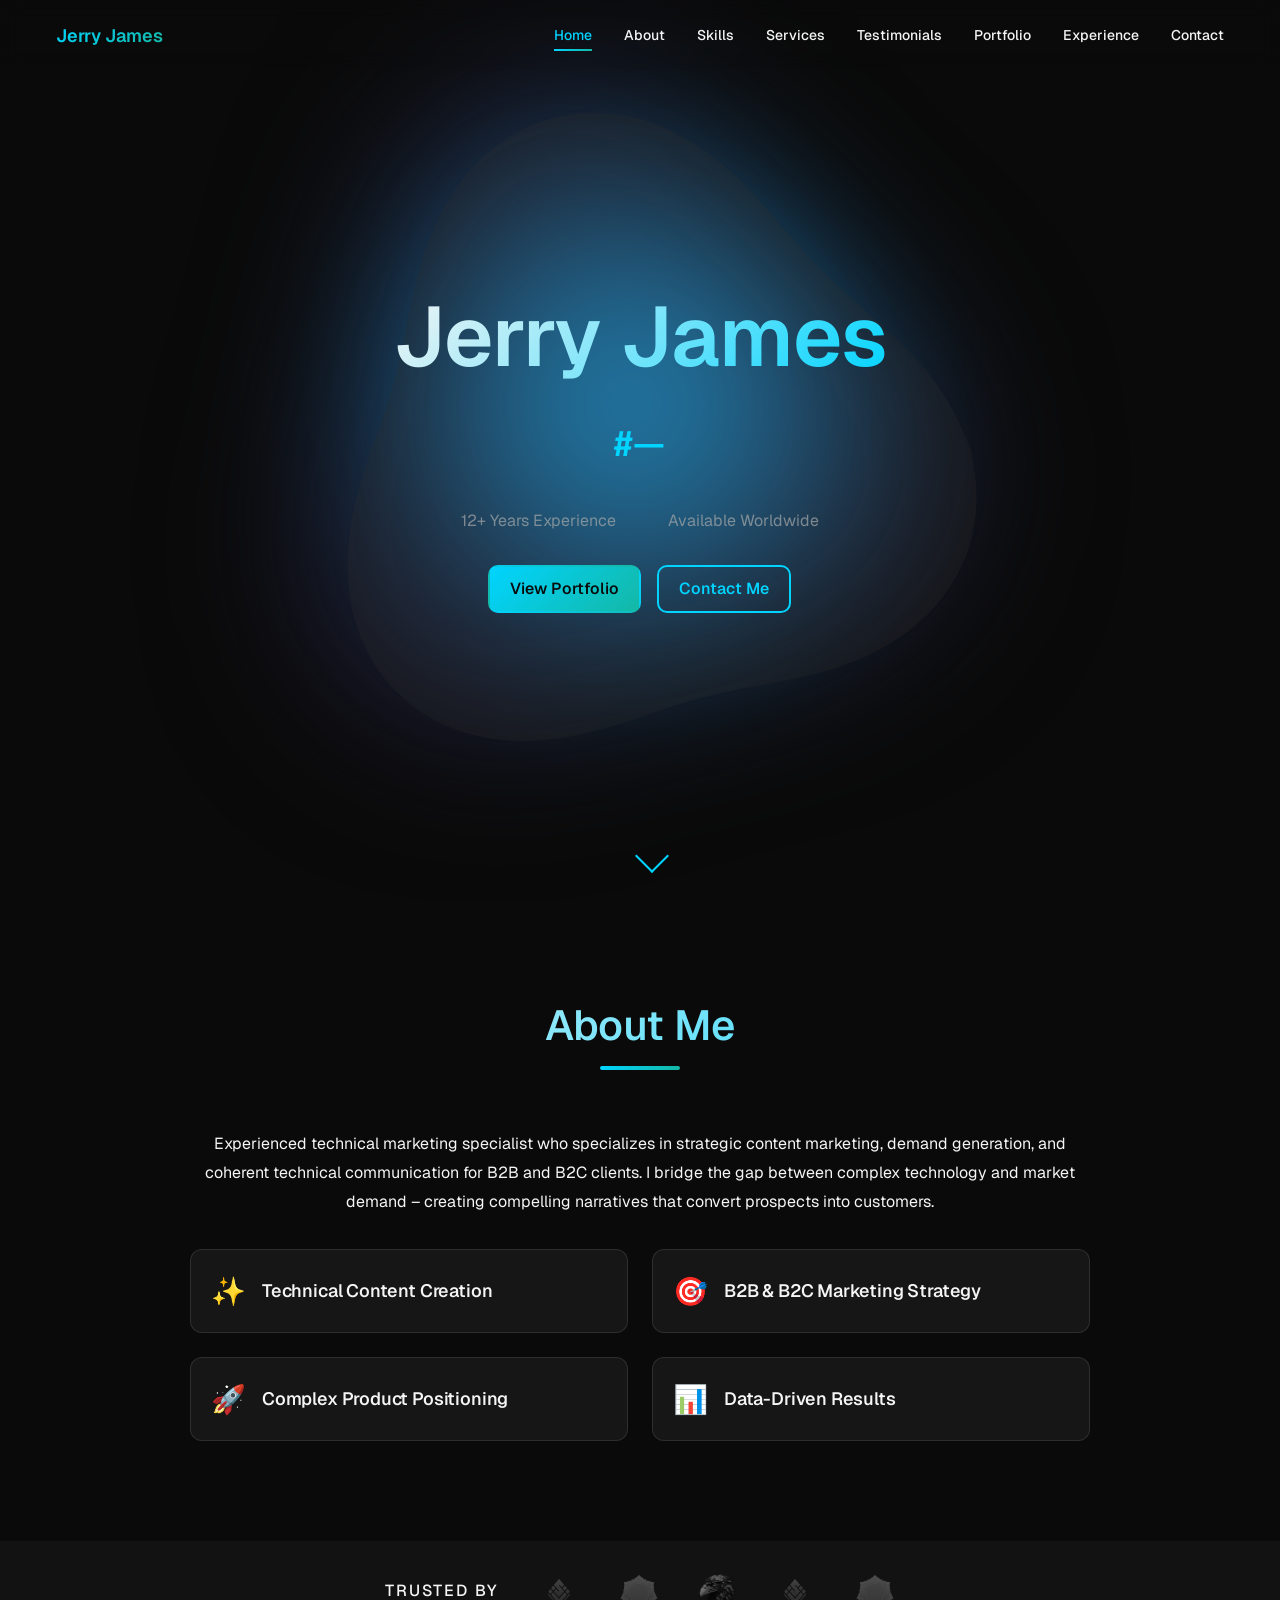
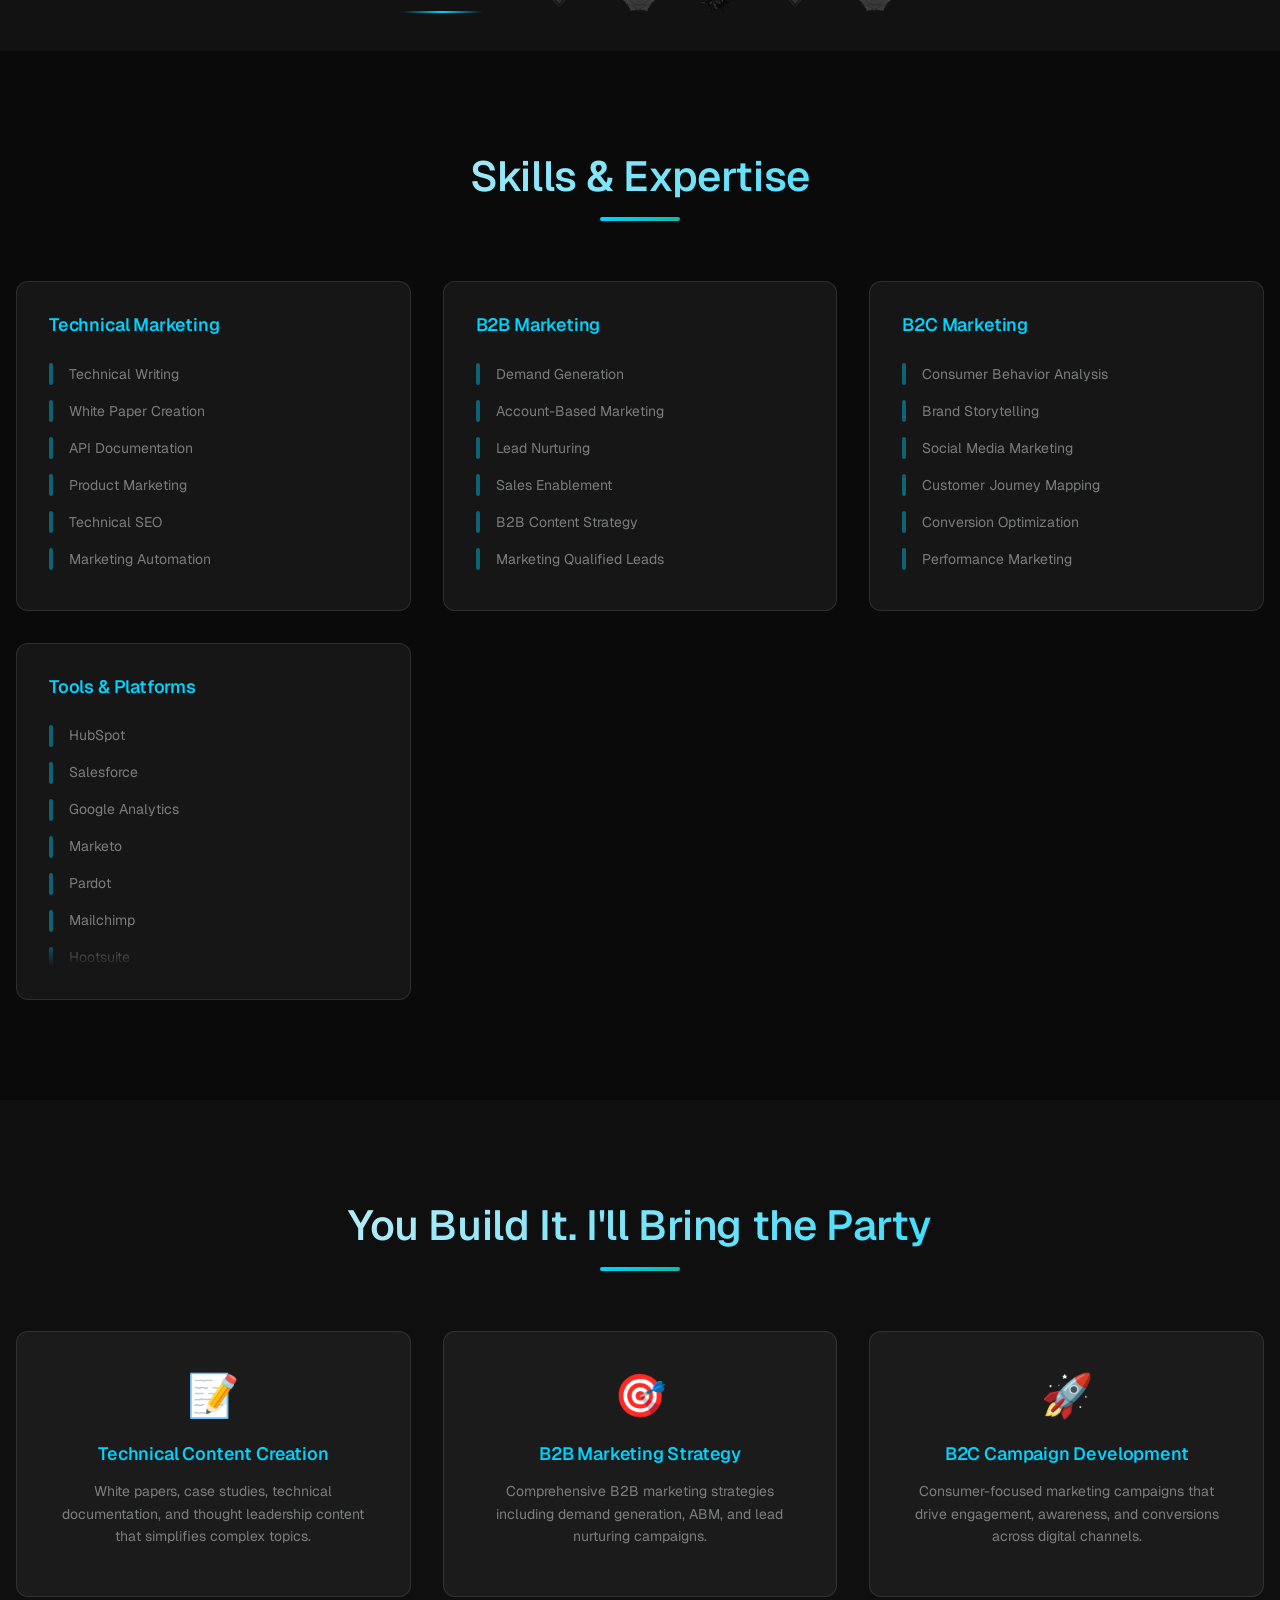
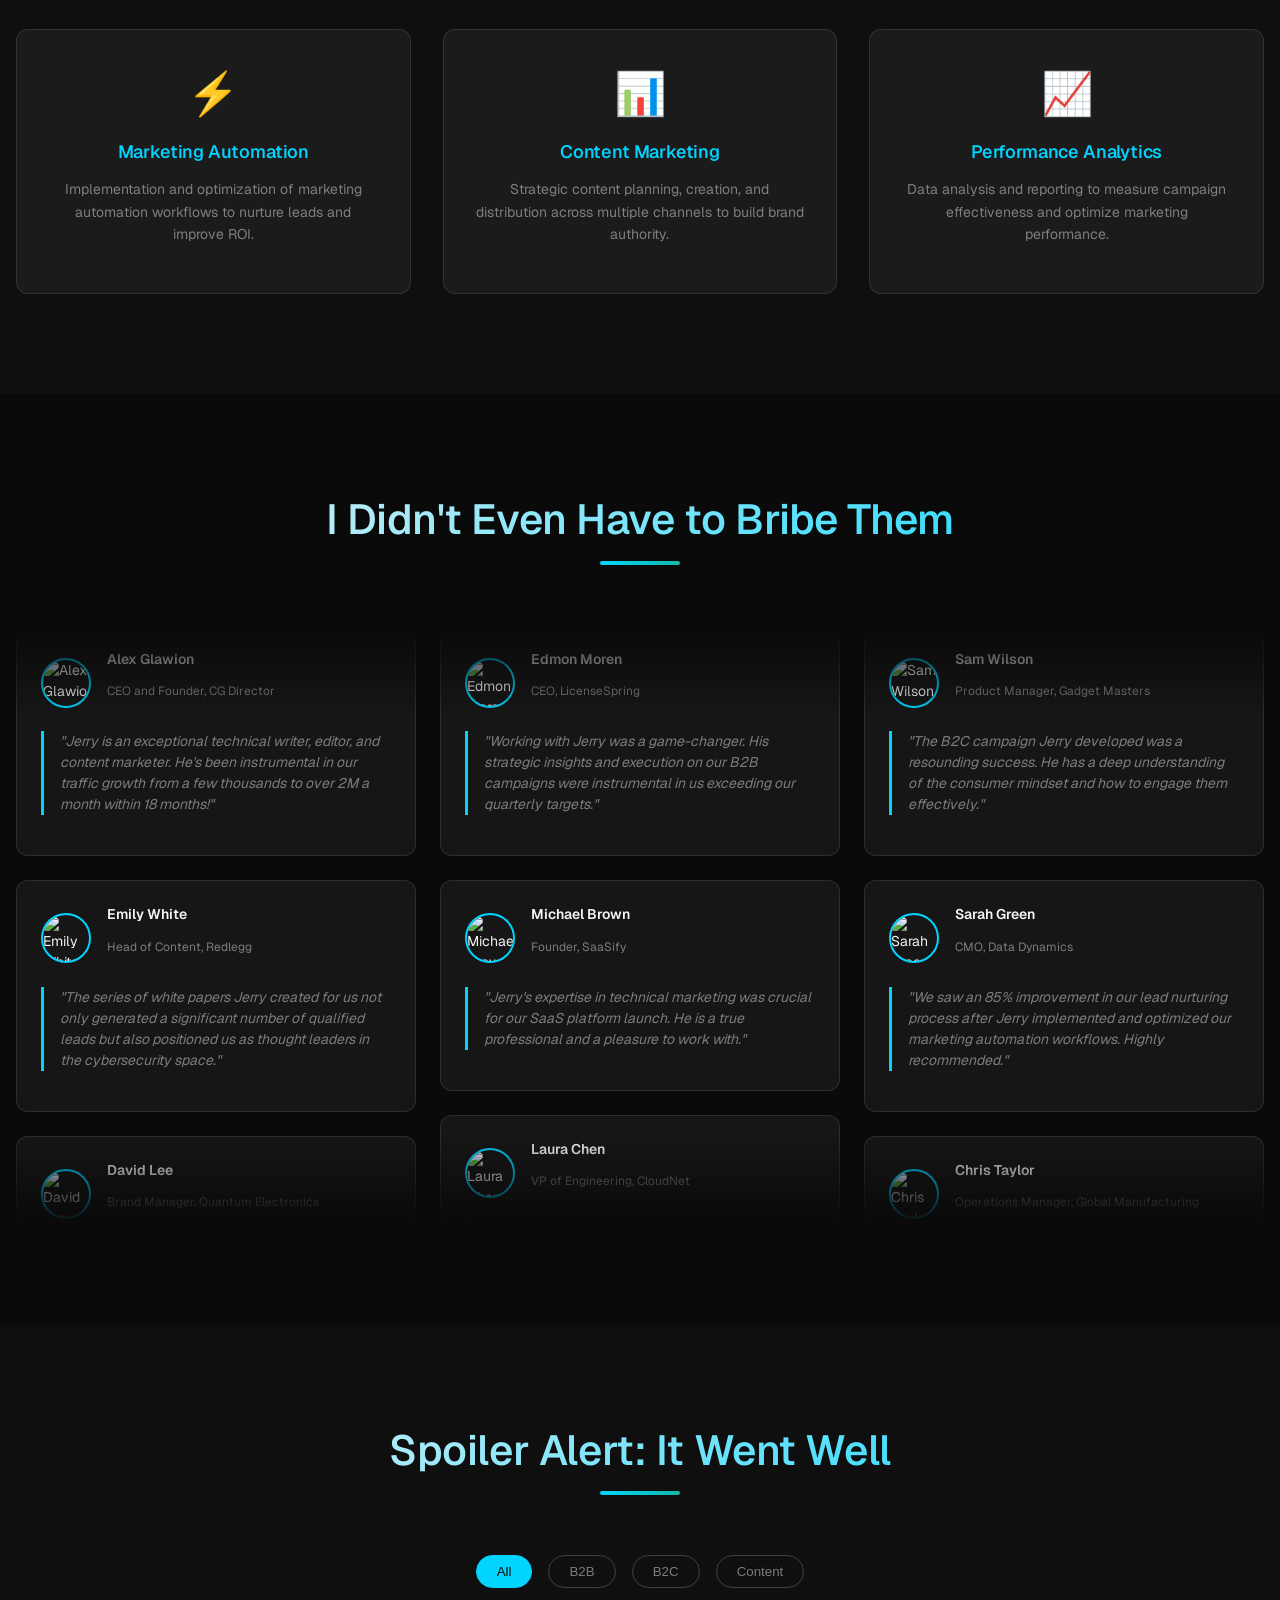
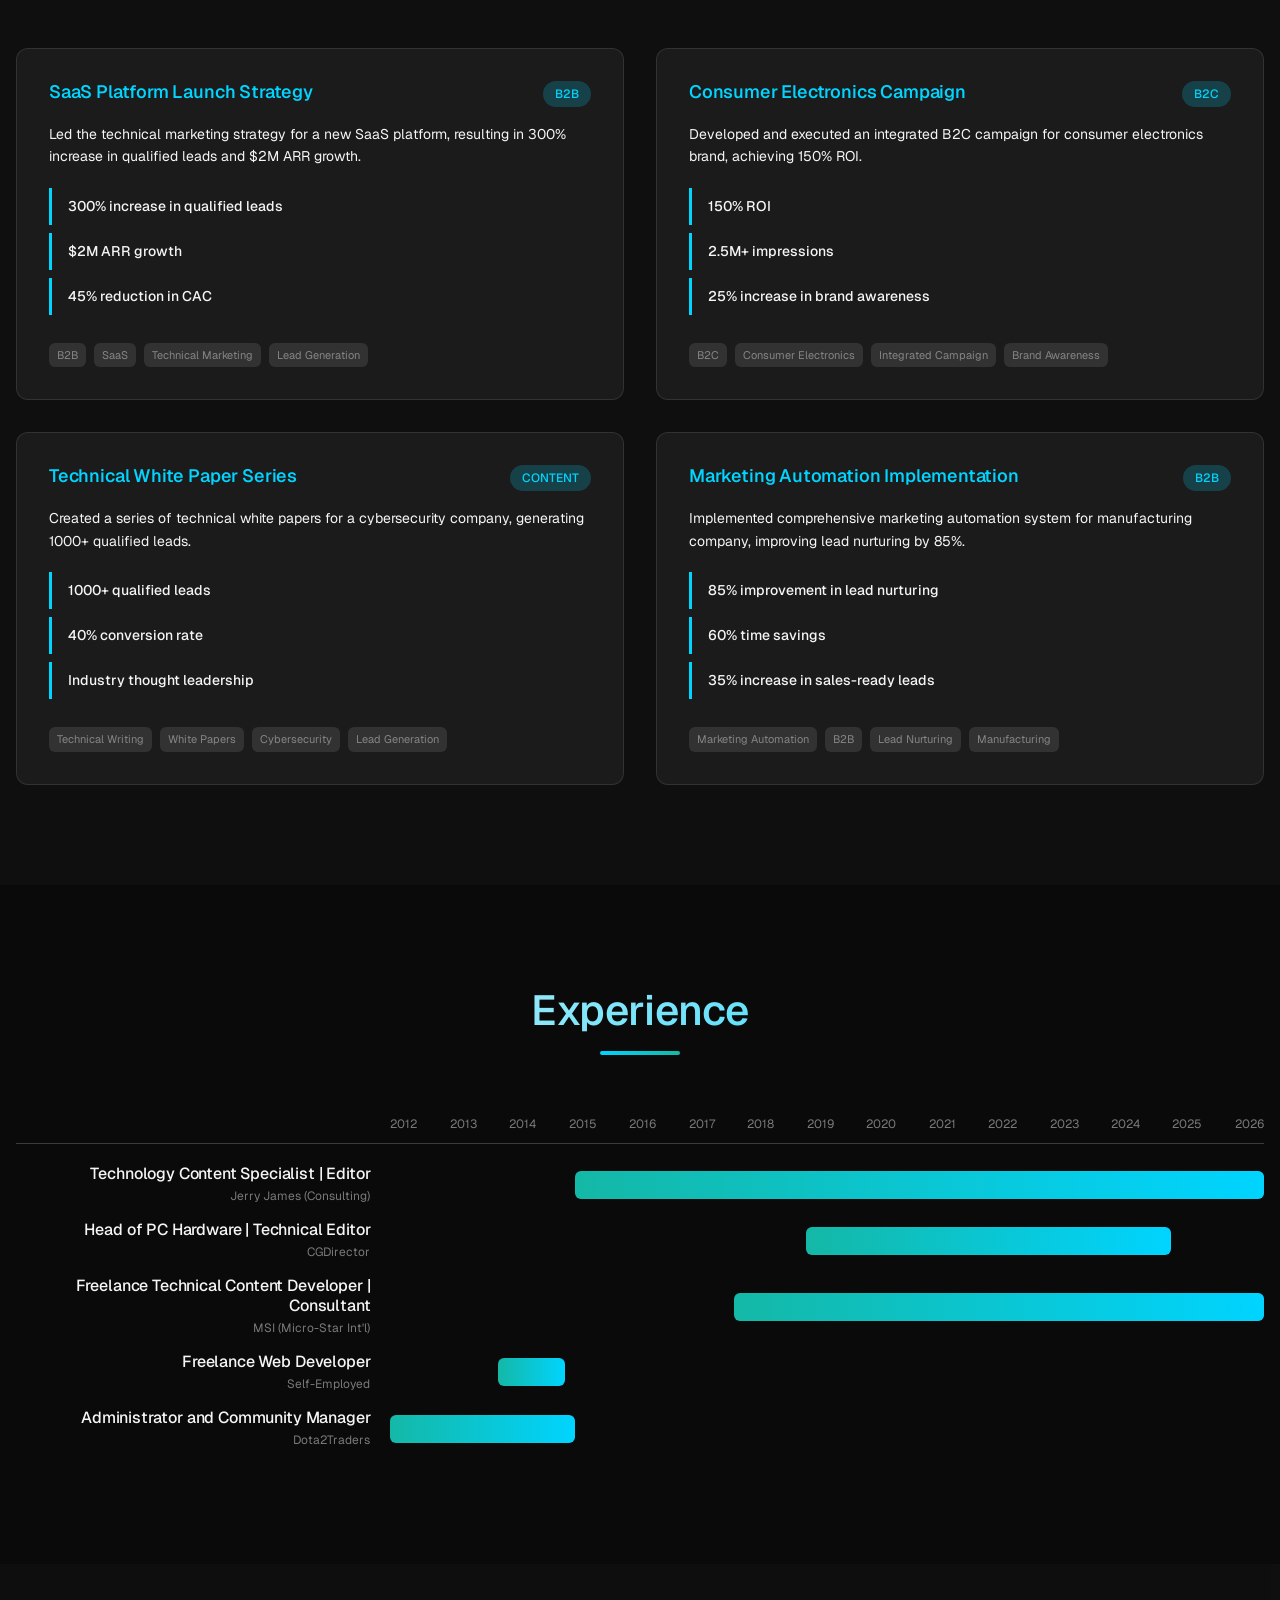
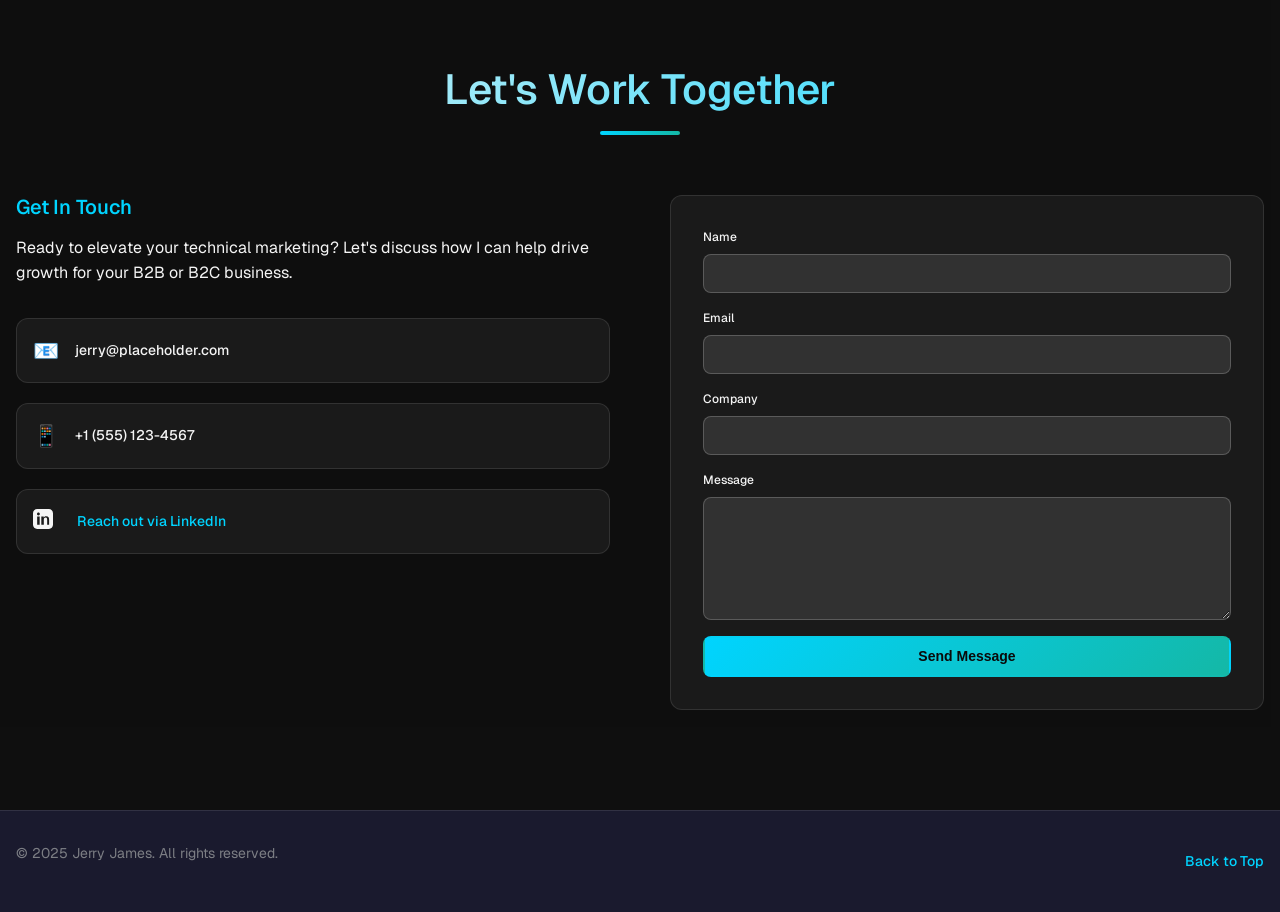
==== index.html @ 5242ea87 "Updated Hero section with a gradient blob" ====
<!DOCTYPE html>
<html lang="en" data-color-scheme="dark">
<head>
    <meta charset="UTF-8">
    <meta name="viewport" content="width=device-width, initial-scale=1.0">
    <title>Jerry James - Technical Marketing Specialist</title>
    <link rel="preconnect" href="https://fonts.googleapis.com">
    <link rel="preconnect" href="https://fonts.gstatic.com" crossorigin>
    <link href="https://fonts.googleapis.com/css2?family=Geist:wght@100..900&display=swap" rel="stylesheet">
    <link rel="stylesheet" href="style.css">
</head>
<body>
    <!-- Loading Screen -->
    <div id="loading-screen" class="loading-screen">
        <div class="loading-animation">
            <div class="loading-dot"></div>
            <div class="loading-dot"></div>
            <div class="loading-dot"></div>
        </div>
    </div>

    <!-- Navigation -->
    <nav class="navbar" id="navbar">
        <div class="nav-container">
            <div class="nav-brand">Jerry James</div>
            <div class="nav-menu" id="nav-menu">
                <a href="#hero" class="nav-link active">Home</a>
                <a href="#about" class="nav-link">About</a>
                <a href="#skills" class="nav-link">Skills</a>
                <a href="#services" class="nav-link">Services</a>
                <a href="#testimonials" class="nav-link">Testimonials</a>
                <a href="#portfolio" class="nav-link">Portfolio</a>
                <a href="#experience" class="nav-link">Experience</a>
                <a href="#contact" class="nav-link">Contact</a>
            </div>
            <div class="hamburger" id="hamburger">
                <span></span>
                <span></span>
                <span></span>
            </div>
        </div>
    </nav>

    <!-- Hero Section -->
    <section id="hero" class="hero">
        <div class="hero-background">

        </div>
        <svg id="hero-blob-svg" class="hero-blob-svg" width="100%" height="100%">
            <defs>
                <!-- This gradient will be applied to both paths -->
                <radialGradient id="vibrant-core-gradient">
                    <stop offset="0%" stop-color="#00d4ff" id="gradient-stop-1" />
                    <stop offset="90%" stop-color="#1a1a2e" />
                </radialGradient>
            </defs>
            <!-- A group to move both paths together -->
            <g id="blob-group">
                <!-- This path creates the soft, blurred glow effect -->
                <path id="hero-blob-glow-path" fill="url(#vibrant-core-gradient)"></path>
                <!-- This path is the sharp, main orb -->
                <path id="hero-blob-path" fill="url(#vibrant-core-gradient)"></path>
            </g>
        </svg>
        <div class="hero-content">
            <div class="hero-text">
                <h1 class="hero-name">Jerry James</h1>
                <div class="hero-title">
                    <span class="typing-text" id="typing-text"></span>
                </div>
                <p class="hero-subtitle">
                    <span class="subtitle-experience">
                        <span id="years-experience"></span>+ Years Experience
                    </span> 
                    <span class="shape-assembler" id="shape-assembler">
                        <i></i><i></i><i></i>
                        <i></i><i></i><i></i>
                        <i></i><i></i><i></i>
                    </span>
                    <span class="subtitle-location">
                        Available Worldwide
                    </span>
                </p>
                <div class="hero-buttons">
                    <a href="#portfolio" class="btn btn--primary btn--lg">View Portfolio</a>
                    <a href="#contact" class="btn btn--outline btn--lg">Contact Me</a>
                </div>
            </div>
        </div>
        <div class="scroll-indicator">
            <div class="scroll-arrow"></div>
        </div>
    </section>

    <!-- About Section -->
    <section id="about" class="section">
        <div class="container">
            <div class="section-header">
                <h2 class="section-title">About Me</h2>
                <div class="section-line"></div>
            </div>
            <div class="about-content">
                <div class="about-text">
                    <p class="about-description">Experienced technical marketing specialist who specializes in strategic content marketing, demand generation, and coherent technical communication for B2B and B2C clients. I bridge the gap between complex technology and market demand – creating compelling narratives that convert prospects into customers.</p>
                    <div class="about-highlights">
                        <div class="highlight-item" tabindex="0">
                            <div class="highlight-header">
                                <div class="highlight-icon">✨</div>
                                <h4 class="highlight-title">Technical Content Creation</h4>
                            </div>
                            <div class="highlight-description">
                                <p>I create compelling white papers, case studies, and documentation that translate complex technical features into clear business value, driving lead generation and establishing thought leadership.</p>
                            </div>
                        </div>
                        <div class="highlight-item" tabindex="0">
                            <div class="highlight-header">
                                <div class="highlight-icon">🎯</div>
                                <h4 class="highlight-title">B2B & B2C Marketing Strategy</h4>
                            </div>
                            <div class="highlight-description">
                                <p>From account-based marketing (ABM) for enterprise clients to broad consumer campaigns, I develop and execute cohesive strategies that resonate with the target audience and achieve measurable goals.</p>
                            </div>
                        </div>
                        <div class="highlight-item" tabindex="0">
                            <div class="highlight-header">
                                <div class="highlight-icon">🚀</div>
                                <h4 class="highlight-title">Complex Product Positioning</h4>
                            </div>
                            <div class="highlight-description">
                                <p>I specialize in taking multifaceted tech products and positioning them in crowded markets. I build the narrative that highlights unique strengths and solves real-world customer problems.</p>
                            </div>
                        </div>
                        <div class="highlight-item" tabindex="0">
                            <div class="highlight-header">
                                <div class="highlight-icon">📊</div>
                                <h4 class="highlight-title">Data-Driven Results</h4>
                            </div>
                            <div class="highlight-description">
                                <p>Every decision is backed by data. I leverage analytics from Google, HubSpot, and other platforms to track KPIs, optimize campaign performance, and demonstrate clear marketing ROI.</p>
                            </div>
                        </div>
                    </div>
                </div>
            </div>
        </div>
    </section>

    <!-- Logo Bar Section -->
    <section id="logos" class="logo-bar-section">
        <div class="logo-bar-wrapper">
            <div class="logo-bar">
                <div class="logo-bar-label">
                    Trusted By
                </div>
                <div class="logo-set-container">
                    <div class="logo-item"><img src="logos/Logo1_CompanyA.png" alt="Company A logo" class="logo-img" /></div>
                    <div class="logo-item"><img src="logos/Logo2_CompanyB.png" alt="Company B logo" class="logo-img" /></div>
                    <div class="logo-item"><img src="logos/Logo3_CompanyC.png" alt="Company C logo" class="logo-img" /></div>
                    <div class="logo-item"><img src="logos/Logo4_CompanyD.png" alt="Company D logo" class="logo-img" /></div>
                    <div class="logo-item"><img src="logos/Logo5_CompanyE.png" alt="Company E logo" class="logo-img" /></div>
                </div>
            </div>
        </div>
    </section>  

    <!-- Skills Section -->
    <section id="skills" class="section">
        <div class="container">
            <div class="section-header">
                <h2 class="section-title">Skills & Expertise</h2>
                <div class="section-line"></div>
            </div>
            <div class="skills-grid" id="skills-grid">
            <!-- SKILLS WILL BE INJECTED HERE BY JAVASCRIPT -->
            </div>
        </div>
    </section>

    <!-- Services Section -->
    <section id="services" class="section">
        <div class="container">
            <div class="section-header">
                <h2 class="section-title">You Build It. I'll Bring the Party</h2>
                <div class="section-line"></div>
            </div>
            <div class="services-grid" id="services-grid">
            <!-- SERVICES WILL BE INJECTED HERE BY JAVASCRIPT -->
            </div>
        </div>
    </section>

    <!-- Testimonials Section -->
    <section id="testimonials" class="section">
        <div class="container">
            <div class="section-header">
                <h2 class="section-title">I Didn't Even Have to Bribe Them</h2>
                <div class="section-line"></div>
            </div>
            <!-- This container will hold our scrolling columns -->
            <div id="testimonials-container" class="testimonials-scroller">
                <!-- Columns will be generated by JavaScript -->
            </div>
        </div>
    </section>

    <!-- Portfolio Section -->
    <section id="portfolio" class="section">
        <div class="container">
            <div class="section-header">
                <h2 class="section-title">Spoiler Alert: It Went Well</h2>
                <div class="section-line"></div>
            </div>
            <div class="portfolio-filters">
                <button class="filter-btn active" data-filter="all">All</button>
                <button class="filter-btn" data-filter="b2b">B2B</button>
                <button class="filter-btn" data-filter="b2c">B2C</button>
                <button class="filter-btn" data-filter="content">Content</button>
            </div>
            <div class="portfolio-grid" id="portfolio-grid">
            <!-- PORTFOLIO CARDS WILL BE INJECTED HERE BY JAVASCRIPT -->
            </div>
        </div>
    </section>

    <!-- Experience Section -->
    <section id="experience" class="section">
        <div class="container">
            <div class="section-header">
                <h2 class="section-title">Experience</h2>
                <div class="section-line"></div>
            </div>
            <div id="gantt-chart-container">
            <!-- EXPERIENCE GANTT CHART WILL BE INJECTED HERE BY JAVASCRIPT -->
            </div>
        </div>
    </section>

    <!-- Contact Section -->
    <section id="contact" class="section">
        <div class="container">
            <div class="section-header">
                <h2 class="section-title">Let's Work Together</h2>
                <div class="section-line"></div>
            </div>
            <div class="contact-content">
                <div class="contact-info">
                    <h3>Get In Touch</h3>
                    <p>Ready to elevate your technical marketing? Let's discuss how I can help drive growth for your B2B or B2C business.</p>
                    <div class="contact-details">
                        <div class="contact-item">
                            <div class="contact-icon">📧</div>
                            <div class="contact-text">jerry@placeholder.com</div>
                        </div>
                        <div class="contact-item">
                            <div class="contact-icon">📱</div>
                            <div class="contact-text">+1 (555) 123-4567</div>
                        </div>
                        <div class="contact-item">
                            <div class="contact-icon" aria-label="LinkedIn">
                                <svg xmlns="http://www.w3.org/2000/svg" width="20" height="20" viewBox="0 0 24 24" fill="currentColor" style="margin-right: 8px;"><path d="M19 0h-14c-2.761 0-5 2.239-5 5v14c0 2.761 2.239 5 5 5h14c2.761 0 5-2.239 5-5v-14c0-2.761-2.239-5-5-5zm-11 19h-3v-10h3v10zm-1.5-11.268c-.966 0-1.75-.784-1.75-1.75s.784-1.75 1.75-1.75 1.75.784 1.75 1.75-.784 1.75-1.75 1.75zm13.5 11.268h-3v-5.604c0-1.337-.026-3.063-1.868-3.063-1.868 0-2.154 1.459-2.154 2.967v5.7h-3v-10h2.881v1.367h.041c.401-.761 1.379-1.563 2.838-1.563 3.036 0 3.599 2 3.599 4.594v5.602z"/></svg>
                            </div>
                            <div class="contact-text">
                                <a href="https://linkedin.com/in/jerry-james-tech/" target="_blank" rel="noopener">Reach out via LinkedIn</a>
                            </div>
                        </div>
                    </div>
                </div>
                <div class="contact-form-container">
                    <form class="contact-form" id="contact-form">
                        <div class="form-group">
                            <label for="name" class="form-label">Name</label>
                            <input type="text" id="name" name="name" class="form-control" required>
                        </div>
                        <div class="form-group">
                            <label for="email" class="form-label">Email</label>
                            <input type="email" id="email" name="email" class="form-control" required>
                        </div>
                        <div class="form-group">
                            <label for="company" class="form-label">Company</label>
                            <input type="text" id="company" name="company" class="form-control">
                        </div>
                        <div class="form-group">
                            <label for="message" class="form-label">Message</label>
                            <textarea id="message" name="message" rows="5" class="form-control" required></textarea>
                        </div>
                        <button type="submit" class="btn btn--primary btn--full-width">Send Message</button>
                    </form>
                </div>
            </div>
        </div>
    </section>

    <!-- Footer -->
    <footer class="footer">
        <div class="container">
            <div class="footer-content">
                <div class="footer-text">
                    <p>&copy; 2025 Jerry James. All rights reserved.</p>
                </div>
                <div class="footer-links">
                    <a href="#hero" class="footer-link">Back to Top</a>
                </div>
            </div>
        </div>
    </footer>
    <script src="content.js" defer></script>
    <script src="app.js" defer></script>
</body>
</html>
---- style.css ----
/* Jerry James Portfolio - Refactored and Reformatted CSS */

:root {
  /* Colors */
  --color-background: rgba(252, 252, 249, 1);
  --color-surface: rgba(255, 255, 253, 1);
  --color-text: rgba(19, 52, 59, 1);
  --color-text-secondary: rgba(98, 108, 113, 1);
  --color-primary: rgba(33, 128, 141, 1);
  --color-primary-hover: rgba(29, 116, 128, 1);
  --color-primary-active: rgba(26, 104, 115, 1);
  --color-secondary: rgba(94, 82, 64, 0.12);
  --color-secondary-hover: rgba(94, 82, 64, 0.2);
  --color-secondary-active: rgba(94, 82, 64, 0.25);
  --color-border: rgba(94, 82, 64, 0.2);
  --color-btn-primary-text: rgba(252, 252, 249, 1);
  --color-card-border: rgba(94, 82, 64, 0.12);
  --color-card-border-inner: rgba(94, 82, 64, 0.12);
  --color-error: rgba(192, 21, 47, 1);
  --color-success: rgba(33, 128, 141, 1);
  --color-warning: rgba(168, 75, 47, 1);
  --color-info: rgba(98, 108, 113, 1);
  --color-focus-ring: rgba(33, 128, 141, 0.4);
  --color-select-caret: rgba(19, 52, 59, 0.8);

  /* RGB versions for opacity control */
  --color-success-rgb: 33, 128, 141;
  --color-error-rgb: 192, 21, 47;
  --color-warning-rgb: 168, 75, 47;
  --color-info-rgb: 98, 108, 113;

  /* Typography */
  --font-family-base: "Geist", "Inter", -apple-system, BlinkMacSystemFont, "Segoe UI", Roboto, sans-serif;
  --font-family-mono: "Berkeley Mono", ui-monospace, SFMono-Regular, Menlo, Monaco, Consolas, monospace;
  --font-size-xs: 11px; --font-size-sm: 12px; --font-size-base: 14px; --font-size-md: 14px; --font-size-lg: 16px; --font-size-xl: 18px; --font-size-2xl: 20px; --font-size-3xl: 24px; --font-size-4xl: 30px;
  --font-weight-normal: 400; --font-weight-medium: 500; --font-weight-semibold: 550; --font-weight-bold: 600;
  --line-height-tight: 1.2; --line-height-normal: 1.5;
  --letter-spacing-tight: -0.01em;

  /* Spacing */
  --space-0: 0; --space-1: 1px; --space-2: 2px; --space-4: 4px; --space-6: 6px; --space-8: 8px; --space-10: 10px; --space-12: 12px; --space-16: 16px; --space-20: 20px; --space-24: 24px; --space-32: 32px;

  /* Border Radius */
  --radius-sm: 6px; --radius-base: 8px; --radius-md: 10px; --radius-lg: 12px; --radius-full: 9999px;

  /* Shadows */
  --shadow-xs: 0 1px 2px rgba(0, 0, 0, 0.02);
  --shadow-sm: 0 1px 3px rgba(0, 0, 0, 0.04), 0 1px 2px rgba(0, 0, 0, 0.02);
  --shadow-md: 0 4px 6px -1px rgba(0, 0, 0, 0.04), 0 2px 4px -1px rgba(0, 0, 0, 0.02);
  --shadow-lg: 0 10px 15px -3px rgba(0, 0, 0, 0.04), 0 4px 6px -2px rgba(0, 0, 0, 0.02);
  --shadow-inset-sm: inset 0 1px 0 rgba(255, 255, 255, 0.15), inset 0 -1px 0 rgba(0, 0, 0, 0.03);

  /* Animation */
  --duration-fast: 150ms; --duration-normal: 250ms; --ease-standard: cubic-bezier(0.16, 1, 0.3, 1);

  /* Layout */
  --container-sm: 640px; --container-md: 768px; --container-lg: 1024px; --container-xl: 1280px;

  /* Common style patterns */
  --focus-ring: 0 0 0 3px var(--color-focus-ring);
  --focus-outline: 2px solid var(--color-primary);
  --status-bg-opacity: 0.15;
  --status-border-opacity: 0.25;
  --select-caret-light: url("data:image/svg+xml,%3Csvg xmlns='http://www.w3.org/2000/svg' width='16' height='16' viewBox='0 0 24 24' fill='none' stroke='%23134252' stroke-width='2' stroke-linecap='round' stroke-linejoin='round'%3E%3Cpolyline points='6 9 12 15 18 9'%3E%3C/polyline%3E%3C/svg%3E");
  --select-caret-dark: url("data:image/svg+xml,%3Csvg xmlns='http://www.w3.org/2000/svg' width='16' height='16' viewBox='0 0 24 24' fill='none' stroke='%23f5f5f5' stroke-width='2' stroke-linecap='round' stroke-linejoin='round'%3E%3Cpolyline points='6 9 12 15 18 9'%3E%3C/polyline%3E%3C/svg%3E");

  /* Custom styles for Jerry James Portfolio */
  --color-dark-primary: #0a0a0a;
  --color-dark-secondary: #1a1a2e;
  --color-electric-blue: #00d4ff;
  --color-electric-blue-hover: #0066cc;
  --color-accent-teal: #14b8a6;
  --animation-speed: 0.3s;
  --animation-curve: cubic-bezier(0.4, 0, 0.2, 1);
}

/* --- CONSOLIDATED DARK MODE --- */
@media (prefers-color-scheme: dark) {
  :root:not([data-color-scheme="light"]) {
    --color-background: var(--color-dark-primary);
    --color-surface: var(--color-dark-secondary);
    --color-primary: var(--color-electric-blue);
    --color-primary-hover: var(--color-electric-blue-hover);
  }
}

[data-color-scheme="dark"] {
  --color-background: var(--color-dark-primary);
  --color-surface: var(--color-dark-secondary);
  --color-primary: var(--color-electric-blue);
  --color-primary-hover: var(--color-electric-blue-hover);
  --color-text: rgba(245, 245, 245, 1);
  --color-text-secondary: rgba(167, 169, 169, 0.7);
  --color-primary-active: rgba(41, 150, 161, 1);
  --color-secondary: rgba(119, 124, 124, 0.15);
  --color-secondary-hover: rgba(119, 124, 124, 0.25);
  --color-secondary-active: rgba(119, 124, 124, 0.3);
  --color-border: rgba(119, 124, 124, 0.3);
  --color-error: rgba(255, 84, 89, 1);
  --color-success: rgba(50, 184, 198, 1);
  --color-warning: rgba(230, 129, 97, 1);
  --color-info: rgba(167, 169, 169, 1);
  --color-focus-ring: rgba(50, 184, 198, 0.4);
  --color-btn-primary-text: rgba(19, 52, 59, 1);
  --color-card-border: rgba(119, 124, 124, 0.2);
  --color-card-border-inner: rgba(119, 124, 124, 0.15);
  --color-border-secondary: rgba(119, 124, 124, 0.2);
  --color-select-caret: rgba(245, 245, 245, 0.8);
  --shadow-inset-sm: inset 0 1px 0 rgba(255, 255, 255, 0.1), inset 0 -1px 0 rgba(0, 0, 0, 0.15);
  --color-success-rgb: 50, 184, 198;
  --color-error-rgb: 255, 84, 89;
  --color-warning-rgb: 230, 129, 97;
  --color-info-rgb: 167, 169, 169;
}

/* --- BASE STYLES --- */
html {
  font-family: var(--font-family-base);
  font-size: var(--font-size-base);
  line-height: var(--line-height-normal);
  color: var(--color-text);
  background-color: var(--color-background);
  -webkit-font-smoothing: antialiased;
  box-sizing: border-box;
  scroll-behavior: smooth;
}
body {
  margin: 0;
  padding: 0;
}
*, *::before, *::after {
  box-sizing: inherit;
}

/* --- TYPOGRAPHY --- */
h1, h2, h3, h4, h5, h6 {
  margin: 0;
  font-weight: var(--font-weight-semibold);
  line-height: var(--line-height-tight);
  letter-spacing: var(--letter-spacing-tight);
}
h1 { font-size: var(--font-size-4xl); }
h2 { font-size: var(--font-size-3xl); }
h3 { font-size: var(--font-size-2xl); }
h4 { font-size: var(--font-size-xl); }
h5 { font-size: var(--font-size-lg); }
h6 { font-size: var(--font-size-md); }

p {
  margin: 0 0 var(--space-16) 0;
}
a {
  color: var(--color-primary);
  text-decoration: none;
  transition: color var(--duration-fast) var(--ease-standard);
}
a:hover {
  color: var(--color-primary-hover);
}
code, pre {
  font-family: var(--font-family-mono);
  font-size: calc(var(--font-size-base) * 0.95);
  background-color: var(--color-secondary);
  border-radius: var(--radius-sm);
}
code {
  padding: var(--space-1) var(--space-4);
}
pre {
  padding: var(--space-16);
  margin: var(--space-16) 0;
  overflow: auto;
  border: 1px solid var(--color-border);
}
pre code {
  background: none;
  padding: 0;
}

/* --- BUTTONS --- */
.btn {
  display: inline-flex;
  align-items: center;
  justify-content: center;
  padding: var(--space-8) var(--space-16);
  border-radius: var(--radius-base);
  font-size: var(--font-size-base);
  font-weight: 500;
  line-height: 1.5;
  cursor: pointer;
  transition: all var(--duration-normal) var(--ease-standard);
  border: none;
  text-decoration: none;
  position: relative;
}
.btn:focus-visible {
  outline: none;
  box-shadow: var(--focus-ring);
}
.btn--primary {
  background: var(--color-primary);
  color: var(--color-btn-primary-text);
}
.btn--primary:hover { background: var(--color-primary-hover); }
.btn--primary:active { background: var(--color-primary-active); }
.btn--secondary {
  background: var(--color-secondary);
  color: var(--color-text);
}
.btn--secondary:hover { background: var(--color-secondary-hover); }
.btn--secondary:active { background: var(--color-secondary-active); }
.btn--outline {
  background: transparent;
  border: 1px solid var(--color-border);
  color: var(--color-text);
}
.btn--outline:hover { background: var(--color-secondary); }
.btn--sm { padding: var(--space-4) var(--space-12); font-size: var(--font-size-sm); border-radius: var(--radius-sm); }
.btn--lg { padding: var(--space-10) var(--space-20); font-size: var(--font-size-lg); border-radius: var(--radius-md); }
.btn--full-width { width: 100%; }
.btn:disabled { opacity: 0.5; cursor: not-allowed; }

/* --- FORM ELEMENTS --- */
.form-control {
  display: block;
  width: 100%;
  padding: var(--space-8) var(--space-12);
  font-size: var(--font-size-md);
  line-height: 1.5;
  color: var(--color-text);
  background-color: var(--color-surface);
  border: 1px solid var(--color-border);
  border-radius: var(--radius-base);
  transition: border-color var(--duration-fast) var(--ease-standard), box-shadow var(--duration-fast) var(--ease-standard);
}
textarea.form-control {
  font-family: var(--font-family-base);
  font-size: var(--font-size-base);
}
select.form-control {
  -webkit-appearance: none;
  -moz-appearance: none;
  appearance: none;
  background-image: var(--select-caret-light);
  background-repeat: no-repeat;
  background-position: right var(--space-12) center;
  background-size: 16px;
  padding-right: var(--space-32);
}
[data-color-scheme="dark"] select.form-control {
  background-image: var(--select-caret-dark);
}
.form-control:focus {
  border-color: var(--color-primary);
  outline: var(--focus-outline);
}
.form-label {
  display: block;
  margin-bottom: var(--space-8);
  font-weight: var(--font-weight-medium);
  font-size: var(--font-size-sm);
}
.form-group {
  margin-bottom: var(--space-16);
}

/* --- CARD COMPONENTS --- */
.card-base {
  background: rgba(255, 255, 255, 0.05);
  border: 1px solid rgba(255, 255, 255, 0.1);
  border-radius: var(--radius-lg);
  transition: transform 0.3s ease, background 0.3s ease, border-color 0.3s ease;
}
.card-base:hover {
  background: rgba(255, 255, 255, 0.08);
  border-color: var(--color-electric-blue);
}
.card {
  background-color: var(--color-surface);
  border-radius: var(--radius-lg);
  border: 1px solid var(--color-card-border);
  box-shadow: var(--shadow-sm);
  overflow: hidden;
  transition: box-shadow var(--duration-normal) var(--ease-standard);
}
.card:hover {
  box-shadow: var(--shadow-md);
}
.card__body {
  padding: var(--space-16);
}
.card__header,
.card__footer {
  padding: var(--space-16);
  border-bottom: 1px solid var(--color-card-border-inner);
}

/* --- STATUS INDICATORS --- */
.status {
  display: inline-flex;
  align-items: center;
  padding: var(--space-6) var(--space-12);
  border-radius: var(--radius-full);
  font-weight: var(--font-weight-medium);
  font-size: var(--font-size-sm);
}
.status--success { background-color: rgba(var(--color-success-rgb), var(--status-bg-opacity)); color: var(--color-success); border: 1px solid rgba(var(--color-success-rgb), var(--status-border-opacity)); }
.status--error { background-color: rgba(var(--color-error-rgb), var(--status-bg-opacity)); color: var(--color-error); border: 1px solid rgba(var(--color-error-rgb), var(--status-border-opacity)); }
.status--warning { background-color: rgba(var(--color-warning-rgb), var(--status-bg-opacity)); color: var(--color-warning); border: 1px solid rgba(var(--color-warning-rgb), var(--status-border-opacity)); }
.status--info { background-color: rgba(var(--color-info-rgb), var(--status-bg-opacity)); color: var(--color-info); border: 1px solid rgba(var(--color-info-rgb), var(--status-border-opacity)); }

/* --- LAYOUT & UTILITIES --- */
.container {
  width: 100%;
  margin: 0 auto;
  padding: 0 var(--space-16);
}
@media (min-width: 640px) { .container { max-width: var(--container-sm); } }
@media (min-width: 768px) { .container { max-width: var(--container-md); } }
@media (min-width: 1024px) { .container { max-width: var(--container-lg); } }
@media (min-width: 1280px) { .container { max-width: var(--container-xl); } }

.flex { display: flex; }
.flex-col { flex-direction: column; }
.items-center { align-items: center; }
.justify-center { justify-content: center; }
.justify-between { justify-content: space-between; }
.gap-4 { gap: var(--space-4); } .gap-8 { gap: var(--space-8); } .gap-16 { gap: var(--space-16); }
.m-0 { margin: 0; } .mt-8 { margin-top: var(--space-8); } .mb-8 { margin-bottom: var(--space-8); }
.p-0 { padding: 0; } .py-8 { padding-top: var(--space-8); padding-bottom: var(--space-8); }
.block { display: block; }
.hidden { display: none; }
.sr-only { position: absolute; width: 1px; height: 1px; padding: 0; margin: -1px; overflow: hidden; clip: rect(0, 0, 0, 0); white-space: nowrap; border-width: 0; }
:focus-visible { outline: var(--focus-outline); outline-offset: 2px; }

/* Custom Font */
@font-face {
  font-family: 'FKGroteskNeue';
  src: url('https://r2cdn.perplexity.ai/fonts/FKGroteskNeue.woff2') format('woff2');
}

/* --- PORTFOLIO SPECIFIC STYLES --- */

/* Loading Screen */
.loading-screen {
  position: fixed;
  top: 0; left: 0;
  width: 100%;
  height: 100%;
  background: linear-gradient(135deg, var(--color-dark-primary) 0%, var(--color-dark-secondary) 100%);
  display: flex;
  justify-content: center;
  align-items: center;
  z-index: 10000;
  transition: opacity 0.5s ease-out, visibility 0.5s ease-out;
}
.loading-screen.hidden { opacity: 0; visibility: hidden; }
.loading-animation { display: flex; gap: 10px; }
.loading-dot {
  width: 12px;
  height: 12px;
  border-radius: 50%;
  background: var(--color-electric-blue);
  animation: loadingPulse 1.4s infinite ease-in-out both;
}
.loading-dot:nth-child(1) { animation-delay: -0.32s; }
.loading-dot:nth-child(2) { animation-delay: -0.16s; }
@keyframes loadingPulse {
  0%, 80%, 100% { transform: scale(0); opacity: 0.5; }
  40% { transform: scale(1); opacity: 1; }
}

/* Navigation */
.navbar {
  position: fixed;
  top: 0; left: 0;
  width: 100%;
  backdrop-filter: blur(10px);
  z-index: 1000;
  transition: background-color 0.4s ease, box-shadow 0.4s ease;
}
.navbar.scrolled {
  background-color: rgba(10, 10, 10, 0.85);
  box-shadow: 0 6px 50px rgba(245, 245, 245, 0.1);
}
.navbar::after {
  content: '';
  position: absolute;
  left: 0;
  bottom: -2px;
  width: 100%;
  height: 2px;
  background: radial-gradient(ellipse var(--glow-size, 50px 5px) at var(--glow-position-x, 50%) 50%, var(--glow-color, rgba(20, 184, 166, 0.5)) 0%, transparent 80%);
  opacity: var(--glow-opacity, 0);
  transition: opacity 0.5s ease-in-out;
}
.nav-container {
  max-width: 1200px;
  margin: 0 auto;
  padding: 0 var(--space-16);
  display: flex;
  justify-content: space-between;
  align-items: center;
  height: 70px;
}
.nav-brand {
  font-size: var(--font-size-xl);
  font-weight: var(--font-weight-bold);
  background: linear-gradient(135deg, var(--color-electric-blue) 0%, var(--color-accent-teal) 100%);
  -webkit-background-clip: text;
  -webkit-text-fill-color: transparent;
  background-clip: text;
}
.nav-menu {
  display: flex;
  gap: var(--space-32);
  align-items: center;
}
.nav-link {
  color: var(--color-text);
  text-decoration: none;
  font-weight: var(--font-weight-medium);
  transition: all var(--animation-speed) var(--animation-curve);
  position: relative;
}
.nav-link::after {
  content: '';
  position: absolute;
  bottom: -5px;
  left: 0;
  width: 0;
  height: 2px;
  background: linear-gradient(90deg, var(--color-electric-blue), var(--color-accent-teal));
  transition: width var(--animation-speed) var(--animation-curve);
}
.nav-link:hover,
.nav-link.active {
  color: var(--color-electric-blue);
}
.nav-link:hover::after,
.nav-link.active::after {
  width: 100%;
}
.hamburger {
  display: none;
  flex-direction: column;
  cursor: pointer;
  gap: 4px;
}
.hamburger span {
  width: 25px;
  height: 3px;
  background: var(--color-text);
  transition: all var(--animation-speed) var(--animation-curve);
}

/* Hero Section */
.hero {
  min-height: 100vh;
  display: flex;
  align-items: center;
  justify-content: center;
  position: relative;
  overflow: hidden;
  background: var(--color-dark-primary);
}
.hero-content {
  position: relative;
  z-index: 2;
  text-align: center;
  max-width: 800px;
  padding: 0 var(--space-16);
}
.hero-background {
  position: absolute;
  top: 0; left: 0;
  width: 100%;
  height: 100%;
  z-index: 1;
}
.hero-blob-svg {
  position: absolute;
  top: 0; left: 0;
  width: 100%;
  height: 100%;
  pointer-events: none;
  z-index: 1;
}

#hero-blob-glow-path {
  filter: blur(70px); 
  transform: scale(1.05);
  transform-origin: center center;
}

#hero-blob-path {
  fill: rgba(43, 43, 43, 0.28);
}
.hero-name {
  font-size: clamp(3rem, 8vw, 6rem);
  font-weight: var(--font-weight-bold);
  margin-bottom: var(--space-16);
  background: linear-gradient(135deg, var(--color-text) 0%, var(--color-electric-blue) 100%);
  -webkit-background-clip: text;
  -webkit-text-fill-color: transparent;
  background-clip: text;
  animation: fadeInUp 1s ease-out 0.5s both;
}
.hero-title {
  font-size: clamp(1.5rem, 4vw, 2.5rem);
  margin-bottom: var(--space-24);
  min-height: 80px;
  display: flex;
  align-items: center;
  justify-content: center;
  gap: 5px;
  flex-wrap: wrap;
}
.typing-text {
  color: var(--color-electric-blue);
  font-weight: var(--font-weight-semibold);
}
.cursor {
  color: var(--color-electric-blue);
  animation: blink 1s infinite;
}
@keyframes blink { 50% { opacity: 0; } }
#typing-text {
  transition: opacity 0.3s ease-out, transform 0.3s ease-out;
}
#typing-text.scramble-fade-out {
  opacity: 0;
  transform: translateY(10px);
}
.hero-subtitle {
  font-size: var(--font-size-lg);
  color: var(--color-text-secondary);
  margin-bottom: var(--space-32);
  animation: fadeInUp 1s ease-out 1s both;
}
.hero-subtitle .subtitle-experience,
.hero-subtitle .subtitle-location {
  display: inline-block;
  vertical-align: middle;
}
.hero-buttons {
  display: flex;
  gap: var(--space-16);
  justify-content: center;
  flex-wrap: wrap;
  animation: fadeInUp 1s ease-out 1.2s both;
}
.scroll-indicator {
  position: absolute;
  bottom: var(--space-32);
  left: 50%;
  transform: translateX(-50%);
  z-index: 2;
  animation: fadeInUp 1s ease-out 1.5s both;
}
.scroll-arrow {
  width: 24px;
  height: 24px;
  border: 2px solid var(--color-electric-blue);
  border-top: none;
  border-left: none;
  transform: rotate(45deg);
  animation: bounce 2s infinite;
}
@keyframes bounce {
  0%, 20%, 50%, 80%, 100% { transform: translateY(0) rotate(45deg); }
  40% { transform: translateY(-10px) rotate(45deg); }
  60% { transform: translateY(-5px) rotate(45deg); }
}
@keyframes fadeInUp {
  from { opacity: 0; transform: translateY(30px); }
  to { opacity: 1; transform: translateY(0); }
}

/* Sections */
.section {
  padding: 100px 0;
  position: relative;
  opacity: 0;
  transform: translateY(50px);
  transition: all 0.8s var(--animation-curve);
}
.section.visible {
  opacity: 1;
  transform: translateY(0);
}
.section:nth-child(even) {
  background: rgba(255, 255, 255, 0.02);
}
.section-header {
  text-align: center;
  margin-bottom: 60px;
}
.section-title {
  font-size: clamp(2rem, 5vw, 3rem);
  margin-bottom: var(--space-16);
  background: linear-gradient(135deg, var(--color-text) 0%, var(--color-electric-blue) 100%);
  -webkit-background-clip: text;
  -webkit-text-fill-color: transparent;
  background-clip: text;
}
.section-line {
  width: 80px;
  height: 4px;
  background: linear-gradient(90deg, var(--color-electric-blue), var(--color-accent-teal));
  margin: 0 auto;
  border-radius: 2px;
}
section[id] {
  scroll-margin-top: 80px;
}
/* About Section */
.about-content {
  max-width: 900px;
  margin: 0 auto;
}
.about-description {
  font-size: var(--font-size-lg);
  line-height: 1.8;
  margin-bottom: var(--space-32);
  text-align: center;
}
.about-highlights {
  display: flex;
  flex-wrap: wrap;
  gap: var(--space-24);
  align-items: flex-start;
}
.highlight-item {
  flex: 1 1 calc(50% - 12px);
  padding: var(--space-20);
  border-radius: var(--radius-lg);
  cursor: pointer;
  background: rgba(255, 255, 255, 0.05);
  border: 1px solid rgba(255, 255, 255, 0.1);
  transition: transform 0.3s ease, background 0.3s ease, border-color 0.3s ease;
}
.highlight-item:hover {
  transform: translateY(-5px);
  background: rgba(255, 255, 255, 0.1);
  border-color: var(--color-electric-blue);
}
.highlight-header {
  display: flex;
  align-items: center;
  gap: var(--space-16);
}
.highlight-description {
  max-height: 0;
  opacity: 0;
  overflow: hidden;
  margin-top: 0;
  transition: max-height 0.5s ease-out, opacity 0.5s ease-out, margin-top 0.5s ease-out;
}
.highlight-item.expanded {
  cursor: default;
  border-color: var(--color-electric-blue);
  box-shadow: 0 0 20px rgba(0, 212, 255, 0.15);
  transform: translateY(0);
}
.highlight-item.expanded .highlight-description {
  max-height: 200px;
  opacity: 1;
  margin-top: var(--space-20);
}
.highlight-icon { font-size: 2rem; }
.highlight-text { font-weight: var(--font-weight-medium); font-size: var(--font-size-lg); }

/* Logo Bar */
.logo-bar-section {
  padding: 32px 0;
  background: rgba(255,255,255,0.03);
}
.logo-bar-wrapper {
  max-width: 1200px;
  margin: 0 auto;
  padding: 0 20px;
}
.logo-bar {
  display: flex;
  justify-content: center;
  align-items: center;
  flex-wrap: nowrap;
  gap: 40px;
}
.logo-bar-label {
  color: var(--color-text);
  font-weight: var(--font-weight-medium);
  font-size: var(--font-size-lg);
  text-transform: uppercase;
  letter-spacing: 2px;
  flex-shrink: 0;
  position: relative;
  padding-bottom: 10px;
}
.logo-bar-label::after {
  content: '';
  position: absolute;
  bottom: 0;
  left: 50%;
  transform: translateX(-50%);
  width: 70%;
  height: 2px;
  background: linear-gradient(to right, transparent 0%, var(--color-electric-blue) 50%, transparent 100%);
}
.logo-set-container {
  display: flex;
  justify-content: center;
  align-items: center;
  gap: 40px;
}
.logo-item {
  position: relative;
}
.logo-item::after {
  content: '';
  position: absolute;
  bottom: -15px;
  left: 50%;
  width: 80%;
  height: 10px;
  background: radial-gradient(ellipse, rgba(0, 212, 255, 0.4) 0%, transparent 80%);
  filter: blur(5px);
  transform: translateX(-50%) perspective(100px) rotateX(70deg);
  opacity: 0;
  transition: opacity 0.5s ease;
}
.logo-img {
  height: 40px;
  max-width: 150px;
  width: auto;
  flex-shrink: 0;
  opacity: 0.6;
  filter: grayscale(1) brightness(0.7);
  transform: scale(1);
  transition: all 0.5s cubic-bezier(0.4, 0, 0.2, 1);
}
.logo-item.active .logo-img,
.logo-item:hover .logo-img {
  opacity: 1;
  filter: grayscale(0) brightness(1) drop-shadow(0 5px 15px rgba(0, 212, 255, 0.2));
  transform: scale(1.1);
}
.logo-item.active::after,
.logo-item:hover::after {
  opacity: 1;
}

/* Skills Section */
.skills-grid {
  display: grid;
  grid-template-columns: repeat(auto-fit, minmax(300px, 1fr));
  gap: var(--space-32);
}
.skill-category {
  padding: var(--space-32);
}
.skill-category-title {
  font-size: var(--font-size-xl);
  margin-bottom: var(--space-20);
  color: var(--color-electric-blue);
}
.skill-tags .skill-tag {
  display: block;
  padding: var(--space-8) 0 var(--space-8) 20px;
  font-size: var(--font-size-base);
  color: var(--color-text-secondary);
  position: relative;
  transition: all var(--animation-speed) var(--animation-curve);
}
.skill-tags .skill-tag::before {
  content: '';
  position: absolute;
  left: 0;
  top: 50%;
  transform: translateY(-50%);
  width: 4px;
  height: 60%;
  background: var(--color-electric-blue);
  opacity: 0.4;
  border-radius: 2px;
  transition: all var(--animation-speed) var(--animation-curve);
}
.skill-tags .skill-tag:hover {
  color: var(--color-electric-blue);
}
.skill-tags .skill-tag:hover::before {
  opacity: 1;
  box-shadow: 0 0 8px rgba(0, 212, 255, 0.5);
  height: 80%;
}
.skill-pane-container {
  max-height: 250px;
  overflow-y: auto;
  padding-right: 10px;
  -webkit-mask-image: linear-gradient(to bottom, black 90%, transparent 100%);
  mask-image: linear-gradient(to bottom, black 90%, transparent 100%);
}
.skill-pane-container::-webkit-scrollbar { width: 5px; }
.skill-pane-container::-webkit-scrollbar-track { background: transparent; }
.skill-pane-container::-webkit-scrollbar-thumb { background: rgba(98, 108, 113, 0.4); border-radius: 10px; transition: background 0.2s ease-in-out; }
.skill-pane-container::-webkit-scrollbar-thumb:hover { background: rgba(98, 108, 113, 0.7); }
.section.visible .skill-tag { transform: translateY(0) scale(1); }

/* --- CONSOLIDATED HOVER EFFECT for Cards --- */
.service-card:hover,
.skill-category:hover {
  transform: translateY(-5px);
  border-color: var(--color-electric-blue); 
}

.portfolio-card:hover {
  transform: translateY(-10px);
  border-color: var(--color-electric-blue); /* Make border consistent */
  box-shadow: 0 20px 40px rgba(0, 212, 255, 0.1);
}

/* Services Section */
.services-grid {
  display: grid;
  grid-template-columns: repeat(auto-fit, minmax(350px, 1fr));
  gap: var(--space-32);
}
.service-card {
  padding: var(--space-32);
  text-align: center;
  position: relative;
  overflow: hidden;
}
.service-card:hover {
  box-shadow: 0 20px 40px rgba(0, 212, 255, 0.1);
}
.service-card::before {
  content: '';
  position: absolute;
  top: 0;
  left: -100%;
  width: 100%;
  height: 100%;
  background: linear-gradient(90deg, transparent, rgba(0, 212, 255, 0.1), transparent);
  transition: left 0.5s ease;
}
.service-card:hover::before {
  left: 100%;
}
.service-icon {
  font-size: 3rem;
  margin-bottom: var(--space-16);
}
.service-title {
  font-size: var(--font-size-xl);
  margin-bottom: var(--space-16);
  color: var(--color-electric-blue);
}
.service-description {
  line-height: 1.6;
  color: var(--color-text-secondary);
}

/* Testimonials Section */
#testimonials {
  position: relative;
}
.testimonials-scroller {
  display: flex;
  gap: var(--space-24);
  height: 600px;
}
.testimonials-scroller-column {
  flex: 1;
  display: flex;
  flex-direction: column;
  gap: var(--space-24);
  -webkit-mask-image: linear-gradient(to bottom, transparent, black 15%, black 85%, transparent);
  mask-image: linear-gradient(to bottom, transparent, black 15%, black 85%, transparent);
}
.testimonials-scroller-inner {
  display: flex;
  flex-direction: column;
  gap: var(--space-24);
  animation: scroll-vertical var(--scroll-duration, 100s) linear infinite;
}
.testimonials-scroller-column:nth-child(even) .testimonials-scroller-inner {
  animation-direction: reverse;
}
.testimonials-scroller:hover .testimonials-scroller-inner {
  animation-play-state: paused;
}
@keyframes scroll-vertical {
  from { transform: translateY(0); }
  to { transform: translateY(-50%); }
}
.testimonial-card {
  background: rgba(255, 255, 255, 0.05);
  border: 1px solid rgba(255, 255, 255, 0.1);
  border-radius: var(--radius-lg);
  padding: var(--space-24);
  display: flex;
  flex-direction: column;
  gap: var(--space-16);
}
.testimonial-header {
  display: flex;
  align-items: center;
  gap: var(--space-16);
}
.testimonial-image {
  width: 50px;
  height: 50px;
  border-radius: 50%;
  object-fit: cover;
  border: 2px solid var(--color-electric-blue);
}
.testimonial-author-info { line-height: 1.3; }
.testimonial-author { font-weight: var(--font-weight-bold); }
.testimonial-title { font-size: var(--font-size-sm); color: var(--color-text-secondary); }
.testimonial-quote {
  font-style: italic;
  color: var(--color-text-secondary);
  border-left: 3px solid var(--color-electric-blue);
  padding-left: var(--space-16);
}

/* Portfolio Section */
.portfolio-filters {
  display: flex;
  justify-content: center;
  gap: var(--space-16);
  margin-bottom: 60px;
  flex-wrap: wrap;
}
.filter-btn {
  padding: var(--space-8) var(--space-20);
  background: transparent;
  color: var(--color-text-secondary);
  border: 1px solid rgba(255, 255, 255, 0.2);
  border-radius: var(--radius-full);
  cursor: pointer;
  transition: all var(--animation-speed) var(--animation-curve);
  font-weight: var(--font-weight-medium);
}
.filter-btn:hover,
.filter-btn.active {
  background: var(--color-electric-blue);
  color: var(--color-dark-primary);
  border-color: var(--color-electric-blue);
}
.portfolio-grid {
  display: grid;
  grid-template-columns: repeat(auto-fit, minmax(400px, 1fr));
  gap: var(--space-32);
}
.portfolio-item {
  transition: all var(--animation-speed) var(--animation-curve);
}
.portfolio-item.hidden {
  opacity: 0;
  transform: scale(0.8);
  pointer-events: none;
}
.portfolio-card {
  padding: var(--space-32);
  height: 100%;
  display: flex;
  flex-direction: column;
}
.portfolio-header {
  display: flex;
  justify-content: space-between;
  align-items: flex-start;
  margin-bottom: var(--space-16);
  gap: var(--space-16);
}
.portfolio-title {
  font-size: var(--font-size-xl);
  color: var(--color-electric-blue);
  flex: 1;
}
.portfolio-category {
  padding: var(--space-4) var(--space-12);
  background: rgba(0, 212, 255, 0.2);
  color: var(--color-electric-blue);
  border-radius: var(--radius-full);
  font-size: var(--font-size-sm);
  font-weight: var(--font-weight-medium);
  white-space: nowrap;
}
.portfolio-description {
  margin-bottom: var(--space-20);
  line-height: 1.6;
  flex: 1;
}
.portfolio-results { margin-bottom: var(--space-20); }
.result-item {
  padding: var(--space-8) 0 var(--space-8) var(--space-16);
  border-left: 3px solid var(--color-electric-blue);
  margin-bottom: var(--space-8);
  font-weight: var(--font-weight-medium);
}
.portfolio-tags { display: flex; flex-wrap: wrap; gap: var(--space-8); }
.tag {
  padding: var(--space-4) var(--space-8);
  background: rgba(255, 255, 255, 0.1);
  border-radius: var(--radius-sm);
  font-size: var(--font-size-xs);
  color: var(--color-text-secondary);
}

/* Experience Section */
#gantt-chart-container {
    width: 100%;
    margin: 0 auto;
    opacity: 0; /* Initially hidden for scroll animation */
    transition: opacity 0.8s ease-out;
}

#gantt-chart-container.visible {
    opacity: 1;
}

.gantt-timeline {
    display: flex;
    justify-content: space-between;
    padding: 0 0 10px 30%; /* Align with bars, left padding = label width */
    border-bottom: 1px solid rgba(255, 255, 255, 0.2);
    margin-bottom: 20px;
    font-size: var(--font-size-sm);
    color: var(--color-text-secondary);
}

.gantt-row {
    display: flex;
    align-items: center;
    margin-bottom: 15px;
    position: relative;
}

.gantt-label {
    width: 30%;
    padding-right: 20px;
    flex-shrink: 0;
    text-align: right;
    transition: color 0.3s ease;
}

.gantt-label h3 {
    font-size: var(--font-size-lg);
    font-weight: 500;
    margin-bottom: 4px;
    color: var(--color-text);
    transition: color 0.3s ease;
}

.gantt-label p {
    font-size: var(--font-size-sm);
    color: var(--color-text-secondary);
    margin: 0;
}

.gantt-bar-area {
    width: 70%;
    position: relative;
}

.gantt-bar {
    height: 28px;
    border-radius: 6px;
    background: linear-gradient(90deg, var(--color-accent-teal) 0%, var(--color-electric-blue) 100%);
    position: relative;
    overflow: hidden;
    transform: scaleX(0);
    transform-origin: left;
}

#gantt-chart-container.visible .gantt-bar {
    animation: drawBar 1s cubic-bezier(0.645, 0.045, 0.355, 1) forwards;
}

.gantt-bar.present::after {
    content: '';
    position: absolute;
    right: 0;
    top: 0;
    height: 100%;
    width: 20px;
    background: linear-gradient(90deg, rgba(0, 212, 255, 0), rgba(0, 212, 255, 0.8));
    box-shadow: 0 0 12px 4px rgba(0, 212, 255, 0.5);
    filter: blur(3px);
    border-radius: 0 6px 6px 0;
}

.gantt-tooltip {
    position: absolute;
    bottom: 110%; /* Position above the bar */
    left: 10px;
    background: rgba(36, 36, 60, 0.95);
    border: 1px solid rgba(255, 255, 255, 0.2);
    padding: 15px;
    border-radius: var(--radius-lg);
    width: 350px;
    z-index: 10;
    opacity: 0;
    visibility: hidden;
    transform: translateY(10px);
    transition: all 0.3s var(--animation-curve);
    backdrop-filter: blur(5px);
}

.gantt-bar-area:hover .gantt-tooltip {
    opacity: 1;
    visibility: visible;
    transform: translateY(0);
}

.gantt-row:hover .gantt-label h3 {
    color: var(--color-electric-blue);
}

.tooltip-period {
    font-size: var(--font-size-sm);
    font-weight: 500;
    color: var(--color-accent-teal);
    margin-bottom: 12px;
}

.tooltip-achievements {
    list-style: none;
    padding: 0;
    margin: 0;
}

.tooltip-achievements li {
    display: flex;
    align-items: center;
    gap: 10px;
    margin-bottom: 8px;
    font-size: var(--font-size-sm);
}

@keyframes drawBar {
    from { transform: scaleX(0); }
    to { transform: scaleX(1); }
}

/* Responsive adjustments for Gantt Chart */
@media (max-width: 768px) {
    .gantt-row {
        flex-direction: column;
        align-items: flex-start;
        background: rgba(255, 255, 255, 0.03);
        padding: 15px;
        border-radius: var(--radius-md);
        margin-bottom: 20px;
    }
    .gantt-label {
        width: 100%;
        text-align: left;
        margin-bottom: 15px;
        padding-right: 0;
    }
    .gantt-bar-area {
        width: 100%;
        height: 28px;
    }
    .gantt-timeline {
        padding: 0 0 10px 0; /* Remove left padding on mobile */
    }
    .gantt-tooltip {
       width: 90%;
       left: 50%;
       transform: translateX(-50%) translateY(10px);
    }
    .gantt-bar-area:hover .gantt-tooltip {
       transform: translateX(-50%) translateY(0);
    }
}

/* Contact Section */
.contact-content {
  display: grid;
  grid-template-columns: 1fr 1fr;
  gap: 60px;
  align-items: start;
}
.contact-info h3 {
  font-size: var(--font-size-2xl);
  margin-bottom: var(--space-16);
  color: var(--color-electric-blue);
}
.contact-info p {
  font-size: var(--font-size-lg);
  line-height: 1.6;
  margin-bottom: var(--space-32);
}
.contact-details { display: flex; flex-direction: column; gap: var(--space-20); }
.contact-item {
  display: flex;
  align-items: center;
  gap: var(--space-16);
  padding: var(--space-16);
  background: rgba(255, 255, 255, 0.05);
  border-radius: var(--radius-lg);
  border: 1px solid rgba(255, 255, 255, 0.1);
  transition: all var(--animation-speed) var(--animation-curve);
}
.contact-item:hover {
  background: rgba(255, 255, 255, 0.08);
  border-color: var(--color-electric-blue);
  transform: translateX(5px);
}
.contact-icon { font-size: 1.5rem; }
.contact-text { font-weight: var(--font-weight-medium); }
.contact-form-container {
  background: rgba(255, 255, 255, 0.05);
  padding: var(--space-32);
  border-radius: var(--radius-lg);
  border: 1px solid rgba(255, 255, 255, 0.1);
}
.contact-form .form-control {
  background: rgba(255, 255, 255, 0.1);
  border: 1px solid rgba(255, 255, 255, 0.2);
  color: var(--color-text);
}
.contact-form .form-control:focus {
  border-color: var(--color-electric-blue);
  box-shadow: 0 0 0 3px rgba(0, 212, 255, 0.1);
}

/* Footer */
.footer {
  background: var(--color-dark-secondary);
  padding: var(--space-32) 0;
  border-top: 1px solid rgba(255, 255, 255, 0.1);
}
.footer-content {
  display: flex;
  justify-content: space-between;
  align-items: center;
}
.footer-text {
  color: var(--color-text-secondary);
}
.footer-link {
  color: var(--color-electric-blue);
  text-decoration: none;
  font-weight: var(--font-weight-medium);
  transition: color var(--animation-speed) var(--animation-curve);
}
.footer-link:hover {
  color: var(--color-accent-teal);
}

/* --- RESPONSIVE DESIGN --- */
@media (max-width: 768px) {
  .hamburger { display: flex; }
  .nav-menu {
    position: fixed;
    top: 70px;
    left: -100%;
    width: 100%;
    height: calc(100vh - 70px);
    background: rgba(26, 26, 46, 0.98);
    backdrop-filter: blur(10px);
    flex-direction: column;
    justify-content: flex-start;
    padding-top: 60px;
    transition: left var(--animation-speed) var(--animation-curve);
  }
  .nav-menu.active { left: 0; }
  .hamburger.active span:nth-child(1) { transform: rotate(-45deg) translate(-5px, 6px); }
  .hamburger.active span:nth-child(2) { opacity: 0; }
  .hamburger.active span:nth-child(3) { transform: rotate(45deg) translate(-5px, -6px); }
  .hero-buttons { flex-direction: column; align-items: center; }
  .hero-buttons .btn { width: 100%; max-width: 300px; }
  .skills-grid,
  .services-grid,
  .portfolio-grid,
  .contact-content { grid-template-columns: 1fr; }
  .footer-content { flex-direction: column; gap: var(--space-16); text-align: center; }
  .logo-bar { flex-direction: column; gap: 35px; }
  .logo-bar-label { font-size: var(--font-size-base); }
  .logo-set-container { flex-wrap: wrap; justify-content: center; }
  .testimonials-scroller { height: 500px; }
  .testimonials-scroller-column:nth-child(n+2) { display: none; }
}

@media (max-width: 480px) {
  .section { padding: 60px 0; }
  .container { padding: 0 var(--space-20); }
  .highlight-item { flex-direction: column; text-align: center; }
  .filter-btn { padding: var(--space-6) var(--space-16); font-size: var(--font-size-sm); }
}

/* Custom button overrides */
.btn--primary,
.btn--outline {
  border: 2px solid transparent;
  font-weight: var(--font-weight-semibold);
  position: relative;
  overflow: hidden;
  transition: all 0.3s cubic-bezier(0.4, 0, 0.2, 1);
}
.btn--primary:hover,
.btn--outline:hover {
  transform: translateY(-3px);
  box-shadow: 0 8px 25px rgba(0, 212, 255, 0.2);
}
.btn--primary {
  background: linear-gradient(135deg, var(--color-electric-blue) 0%, var(--color-accent-teal) 100%);
  color: var(--color-dark-primary);
}
.btn--primary:hover {
  background: transparent;
  border-color: var(--color-electric-blue);
  color: var(--color-electric-blue);
}
.btn--outline {
  background: transparent;
  border-color: var(--color-electric-blue);
  color: var(--color-electric-blue);
}
.btn--outline:hover {
  background: linear-gradient(135deg, var(--color-electric-blue) 0%, var(--color-accent-teal) 100%);
  border-color: transparent;
  color: var(--color-dark-primary);
}

/* Shape Assembler Animation */
.shape-assembler {
  display: inline-grid;
  grid-template-columns: repeat(3, 1fr);
  grid-template-rows: repeat(3, 1fr);
  gap: 3px;
  width: 24px;
  height: 24px;
  margin: 0 0.6em;
  vertical-align: middle;
}

.shape-assembler i {
  width: 100%;
  height: 100%;
  background-color: var(--color-electric-blue);
  border-radius: 2px;
  opacity: 0;
  transform: scale(0);
  animation: assemble-square 3s infinite ease-in-out;
}

@keyframes assemble-square {
  5%, 15% { opacity: 0.5; transform: scale(1); }
  10%, 20% { opacity: 0; transform: scale(0); }
  45%, 90% { opacity: 1; transform: scale(1); box-shadow: 0 0 4px var(--color-electric-blue); }
  95%, 100% { opacity: 0; transform: scale(0); box-shadow: none; }
}
.shape-assembler i:nth-child(1) { animation-delay: 0s; }
.shape-assembler i:nth-child(2) { animation-delay: 0.1s; }
.shape-assembler i:nth-child(3) { animation-delay: 0.2s; }
.shape-assembler i:nth-child(4) { animation-delay: 0.6s; }
.shape-assembler i:nth-child(5) { animation-delay: 0.4s; }
.shape-assembler i:nth-child(6) { animation-delay: 0.3s; }
.shape-assembler i:nth-child(7) { animation-delay: 0.8s; }
.shape-assembler i:nth-child(8) { animation-delay: 0.5s; }
.shape-assembler i:nth-child(9) { animation-delay: 0.7s; }
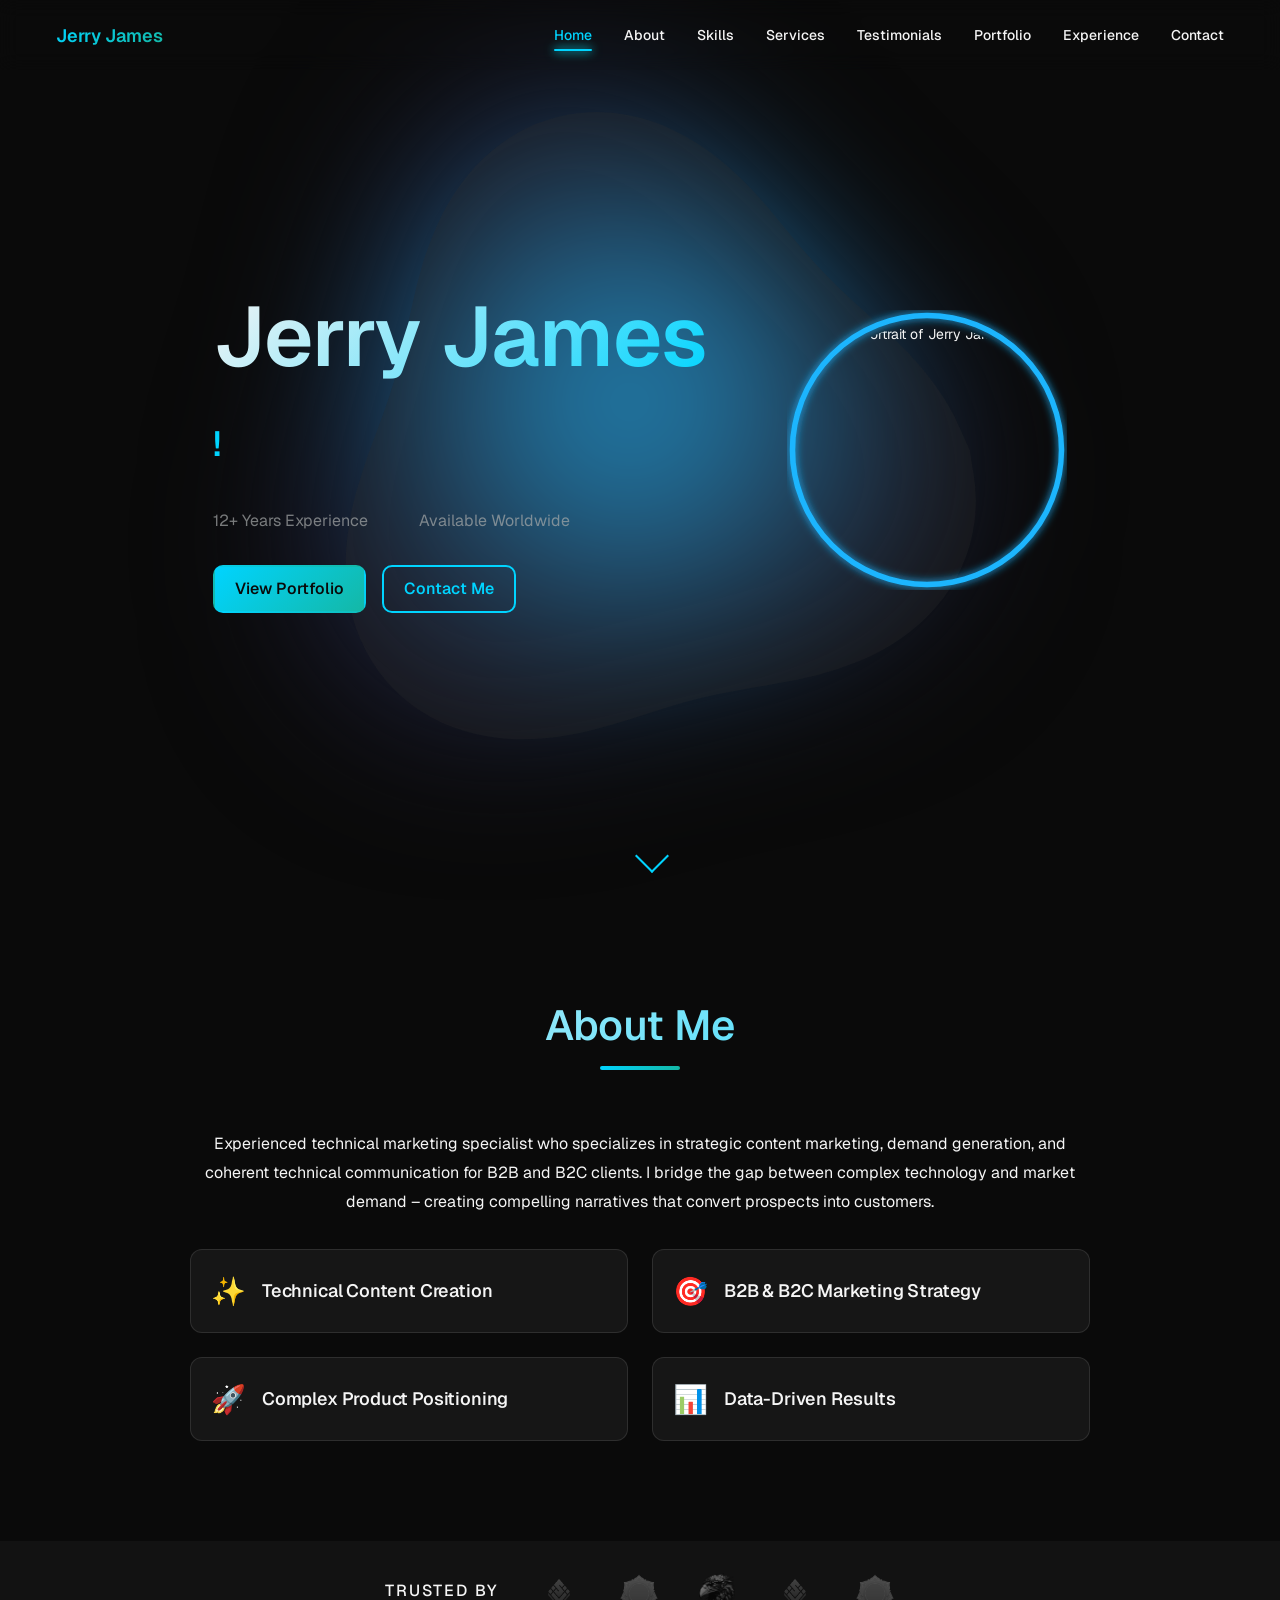
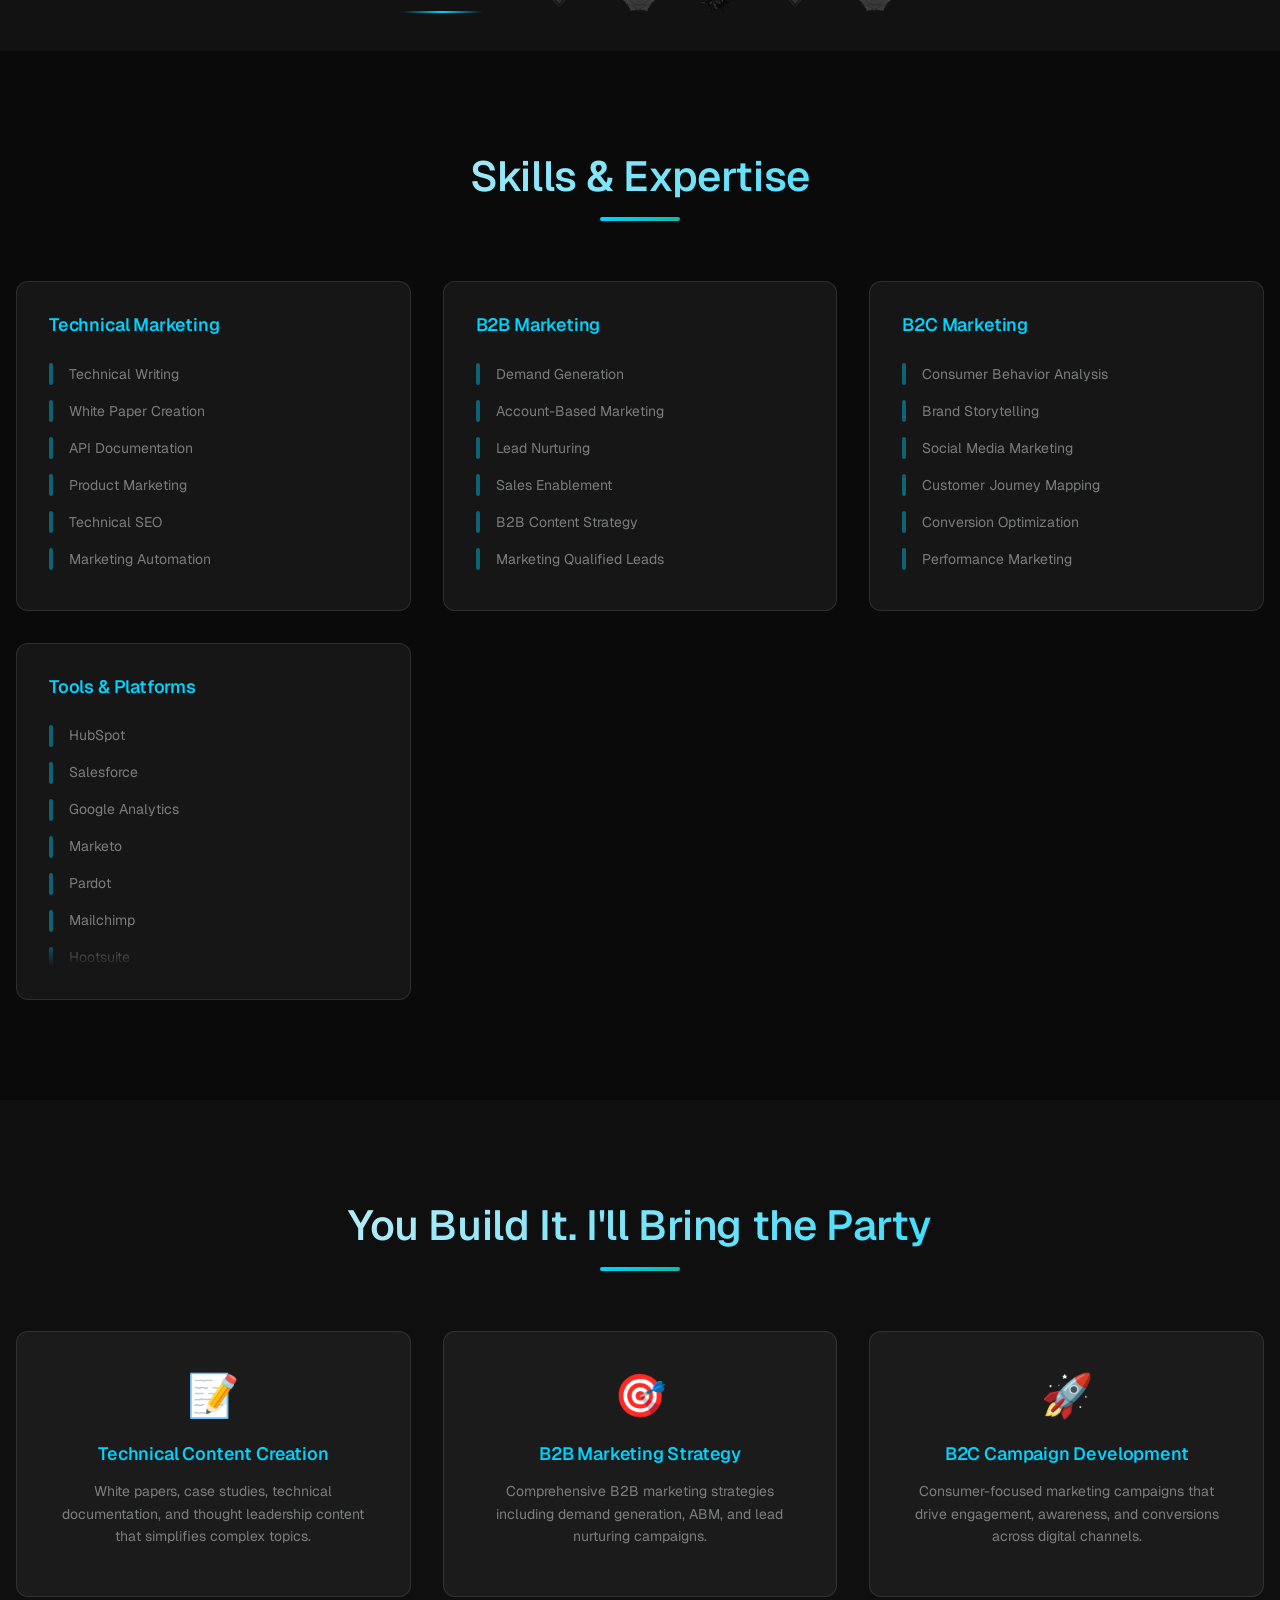
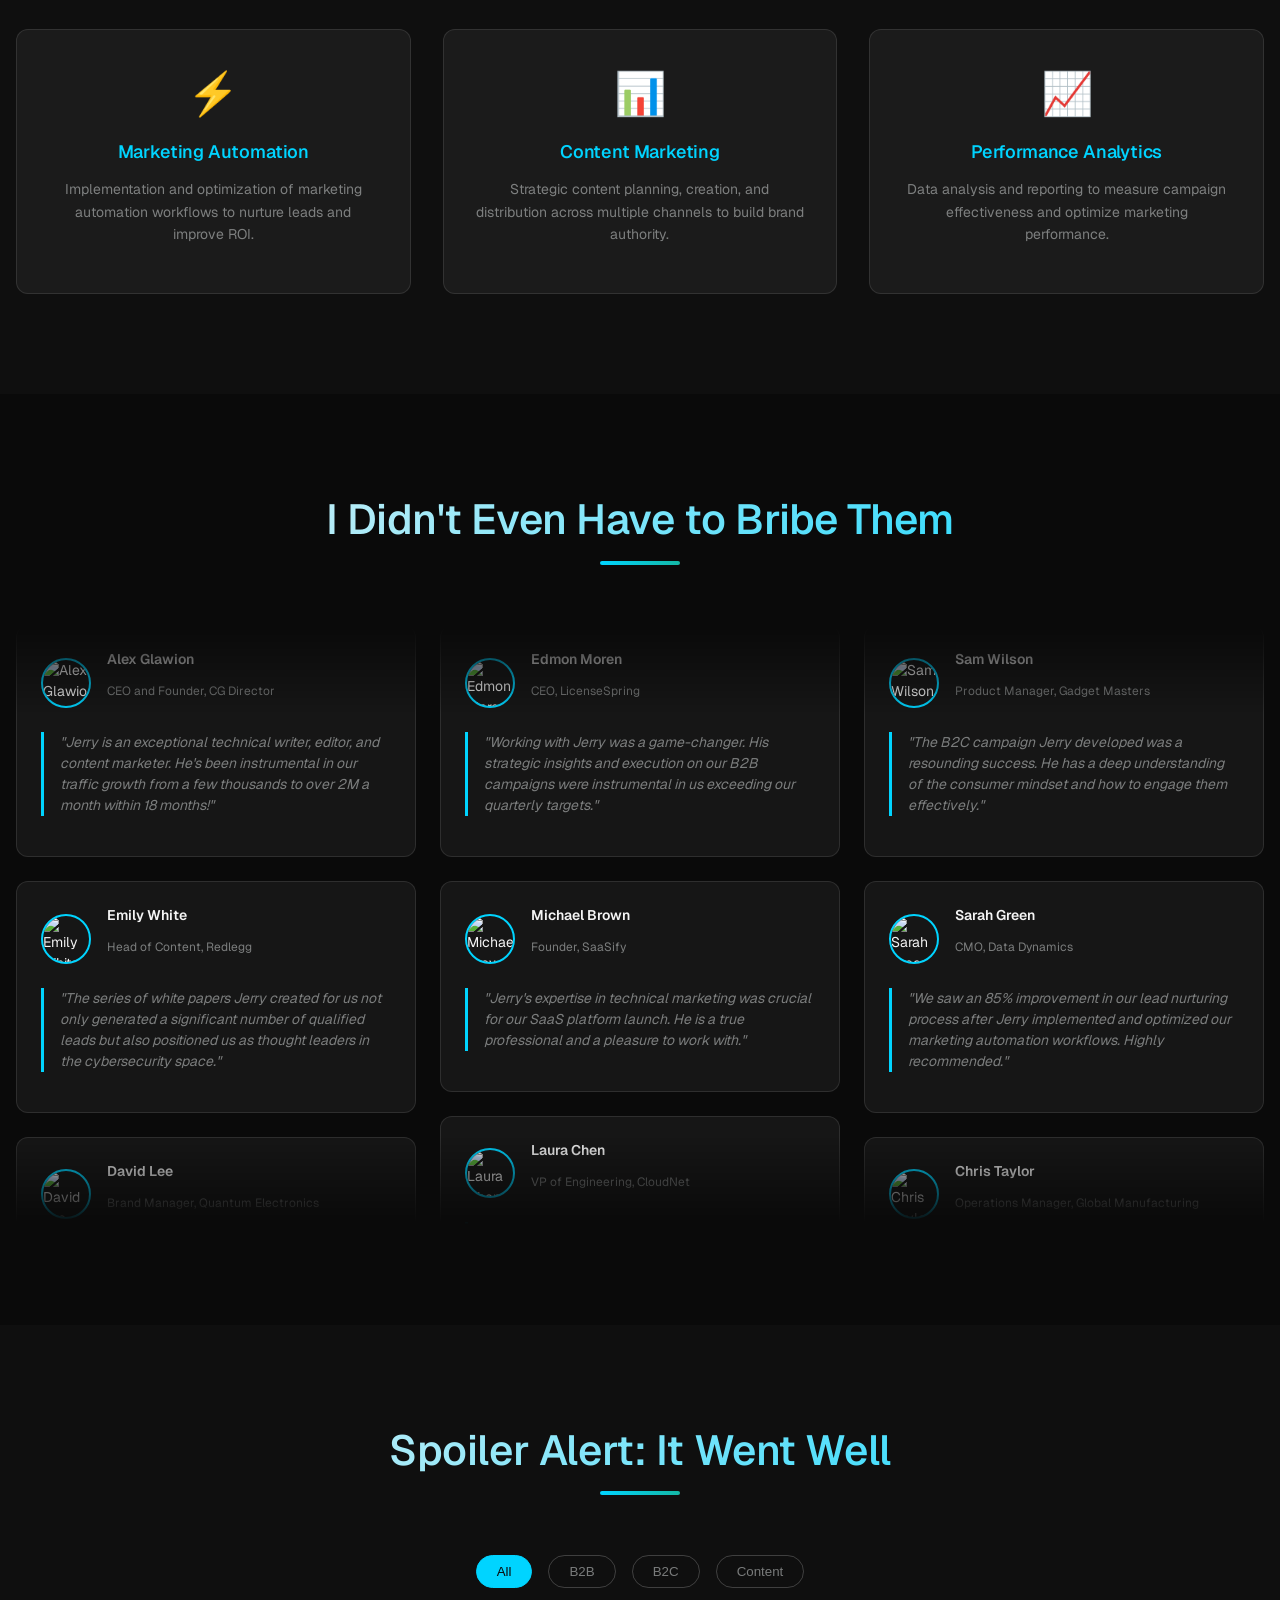
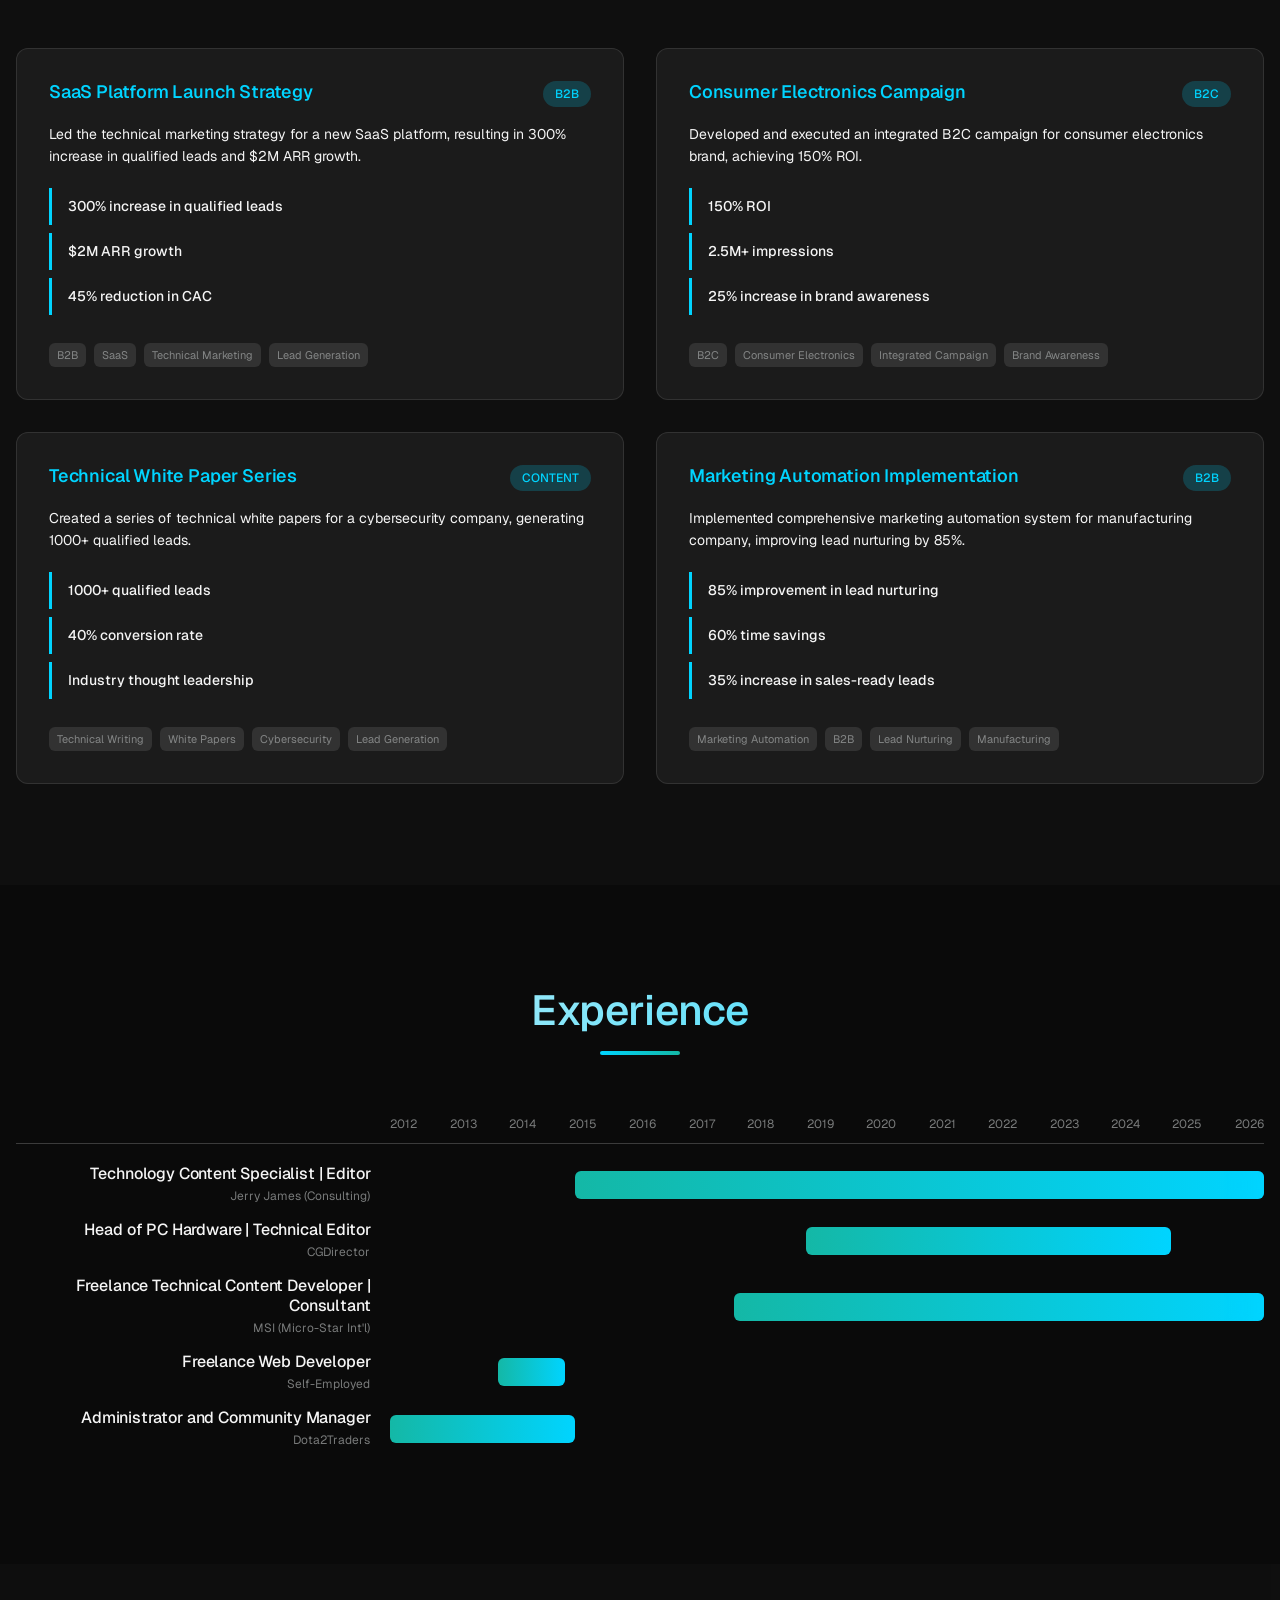
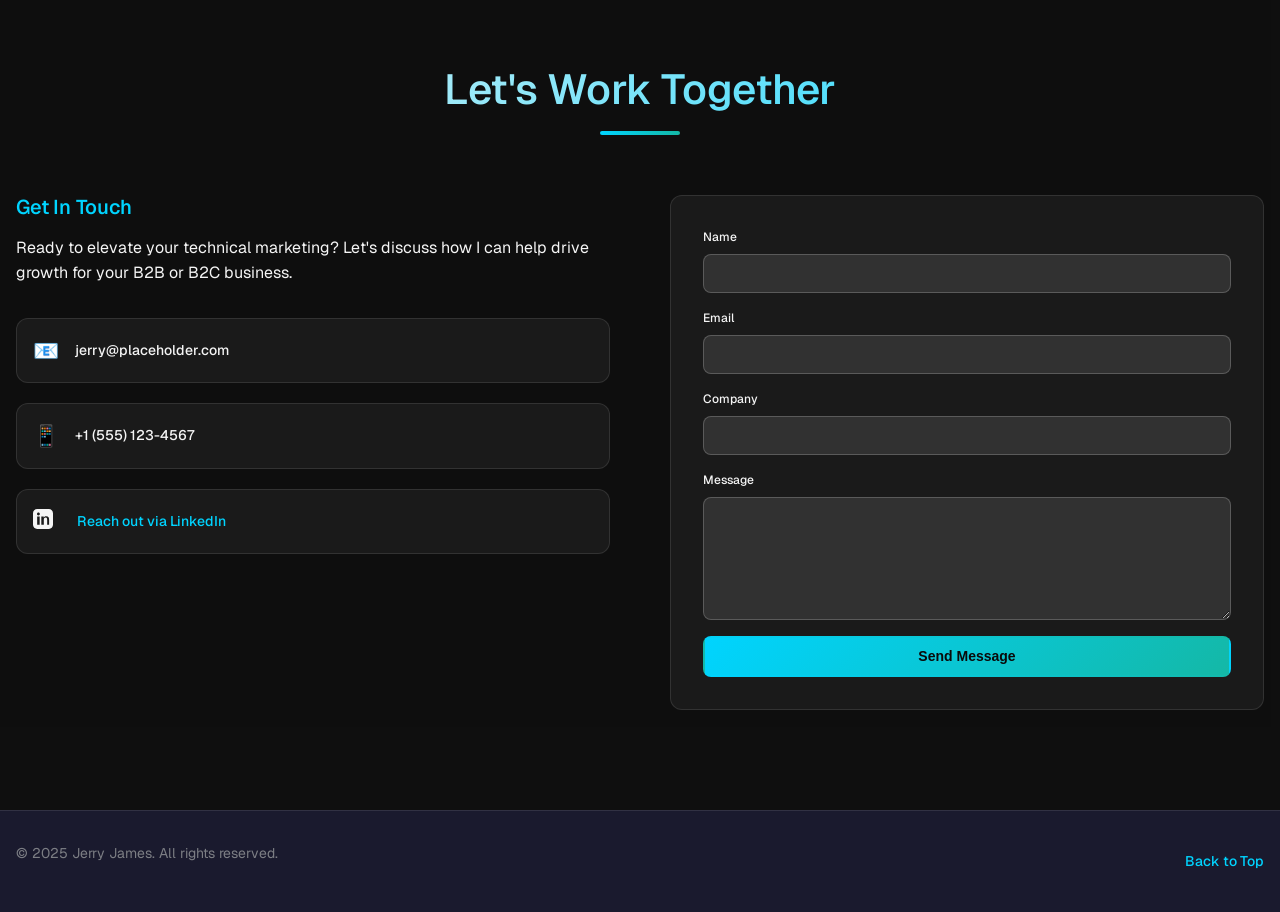
==== commit b668549c: "Hero section blob and neon portrait updates" ====
--- a/index.html
+++ b/index.html
@@ -63,6 +63,26 @@
             </g>
         </svg>
         <div class="hero-content">
+            <div class="neon-frame-container">
+                <img src="https://media.licdn.com/dms/image/v2/D5603AQEUhyjoCfiYQw/profile-displayphoto-shrink_400_400/profile-displayphoto-shrink_400_400/0/1703645590071?e=1761177600&v=beta&t=E82Wj0ZMJxB6Xwj0-I_wD7GXDjmtjI4IOEeLKBDLzR8" alt="Portrait of Jerry James" class="neon-frame-image">
+                
+                <!-- This SVG will draw the glowing circle -->
+                <svg class="neon-circle-svg" viewBox="0 0 102 102" xmlns="http://www.w3.org/2000/svg">
+                    <defs>
+                        <!-- This filter creates the "glow" effect -->
+                        <filter id="neon-glow">
+                            <feGaussianBlur stdDeviation="1.5" result="coloredBlur"></feGaussianBlur>
+                            <feMerge>
+                                <feMergeNode in="coloredBlur"></feMergeNode>
+                                <feMergeNode in="SourceGraphic"></feMergeNode>
+                            </feMerge>
+                        </filter>
+                    </defs>
+                    <!-- The circle that gets animated -->
+                    <circle class="neon-circle" cx="51" cy="51" r="49"></circle>
+                </svg>
+            </div>
+            <!-- The Text Content -->
             <div class="hero-text">
                 <h1 class="hero-name">Jerry James</h1>
                 <div class="hero-title">
--- a/style.css
+++ b/style.css
@@ -333,12 +333,6 @@
 .sr-only { position: absolute; width: 1px; height: 1px; padding: 0; margin: -1px; overflow: hidden; clip: rect(0, 0, 0, 0); white-space: nowrap; border-width: 0; }
 :focus-visible { outline: var(--focus-outline); outline-offset: 2px; }
 
-/* Custom Font */
-@font-face {
-  font-family: 'FKGroteskNeue';
-  src: url('https://r2cdn.perplexity.ai/fonts/FKGroteskNeue.woff2') format('woff2');
-}
-
 /* --- PORTFOLIO SPECIFIC STYLES --- */
 
 /* Loading Screen */
@@ -415,6 +409,7 @@
   display: flex;
   gap: var(--space-32);
   align-items: center;
+  position: relative; 
 }
 .nav-link {
   color: var(--color-text);
@@ -423,23 +418,32 @@
   transition: all var(--animation-speed) var(--animation-curve);
   position: relative;
 }
-.nav-link::after {
+.nav-link.active {
+  color: var(--color-electric-blue);
+}
+.nav-link:hover {
+  color: var(--color-electric-blue); /* Uses the existing teal color variable */
+  transition: color 0.2s ease-in-out;
+}
+#nav-menu::after {
   content: '';
   position: absolute;
-  bottom: -5px;
-  left: 0;
-  width: 0;
+  bottom: -5px; /* Position it below the nav links */
   height: 2px;
-  background: linear-gradient(90deg, var(--color-electric-blue), var(--color-accent-teal));
-  transition: width var(--animation-speed) var(--animation-curve);
-}
-.nav-link:hover,
-.nav-link.active {
-  color: var(--color-electric-blue);
-}
-.nav-link:hover::after,
-.nav-link.active::after {
-  width: 100%;
+  background: var(--color-electric-blue);
+  box-shadow: 0 0 8px var(--color-electric-blue), 0 0 12px var(--color-accent-teal);
+  border-radius: 2px;
+
+  /* Use CSS variables for dynamic positioning from JavaScript */
+  width: var(--glow-width, 0);
+  left: var(--glow-left, 0);
+  opacity: var(--glow-opacity, 0);
+
+  /* This is the key to the smooth transition */
+  transition: 
+    left 0.4s cubic-bezier(0.65, 0, 0.35, 1), 
+    width 0.4s cubic-bezier(0.65, 0, 0.35, 1),
+    opacity 0.2s ease-out;
 }
 .hamburger {
   display: none;
@@ -452,6 +456,60 @@
   height: 3px;
   background: var(--color-text);
   transition: all var(--animation-speed) var(--animation-curve);
+}
+
+/* Notifications */
+.notification {
+  position: fixed;
+  top: 100px;
+  right: 20px;
+  color: white;
+  padding: 16px 20px;
+  border-radius: 8px;
+  box-shadow: 0 10px 30px rgba(0, 0, 0, 0.2);
+  z-index: 10000;
+  transform: translateX(120%); /* Start further off-screen */
+  transition: transform 0.4s cubic-bezier(0.25, 1, 0.5, 1);
+  backdrop-filter: blur(10px);
+  max-width: 350px;
+}
+
+.notification.visible {
+  transform: translateX(0);
+}
+
+.notification--success {
+  background: rgba(20, 184, 166, 0.95);
+}
+
+.notification--error {
+  background: rgba(239, 68, 68, 0.95);
+}
+
+.notification-content {
+  display: flex;
+  align-items: center;
+  gap: 15px;
+}
+
+.notification-message {
+  flex-grow: 1;
+}
+
+.notification-close {
+  background: none;
+  border: none;
+  color: white;
+  font-size: 24px;
+  line-height: 1;
+  padding: 0 5px;
+  cursor: pointer;
+  opacity: 0.7;
+  transition: opacity 0.2s ease;
+}
+
+.notification-close:hover {
+  opacity: 1;
 }
 
 /* Hero Section */
@@ -520,11 +578,6 @@
   color: var(--color-electric-blue);
   font-weight: var(--font-weight-semibold);
 }
-.cursor {
-  color: var(--color-electric-blue);
-  animation: blink 1s infinite;
-}
-@keyframes blink { 50% { opacity: 0; } }
 #typing-text {
   transition: opacity 0.3s ease-out, transform 0.3s ease-out;
 }
@@ -576,6 +629,90 @@
   from { opacity: 0; transform: translateY(30px); }
   to { opacity: 1; transform: translateY(0); }
 }
+
+
+/* 2. Styles for the Portrait and its Container */
+.neon-frame-container {
+    width: 280px;
+    height: 280px;
+    position: relative;
+    display: flex;
+    align-items: center;
+    justify-content: center;
+    flex-shrink: 0; /* Prevents the container from shrinking */
+}
+
+.neon-frame-image {
+    width: 90%;
+    height: 90%;
+    object-fit: cover;
+    border-radius: 50%; /* This makes the image circular */
+    filter: grayscale(30%);
+    animation: fadeInUp 1s 0.2s ease-out both; /* Use existing fade-in animation */
+}
+
+/* 3. Styles for the SVG Circle Animation */
+.neon-circle-svg {
+    position: absolute;
+    top: 0;
+    left: 0;
+    width: 100%;
+    height: 100%;
+    transform: rotate(-90deg); /* Starts the drawing animation from the top */
+}
+
+.neon-circle {
+    fill: none;
+    stroke-width: 2;
+    /* Circumference = 2 * PI * r = 2 * 3.14159 * 49 ≈ 308 */
+    stroke-dasharray: 308;
+    stroke-dashoffset: 308; /* Start with the circle "undrawn" */
+    animation: draw-circle 1.5s 0.5s ease-out forwards;
+    filter: url(#neon-glow); /* Applies the glow effect from the SVG <defs> */
+}
+
+@keyframes draw-circle {
+    to {
+        stroke-dashoffset: 0; /* Animates the stroke into view */
+    }
+}
+
+@media (min-width: 820px) {
+    .hero-content {
+        display: flex;
+        /* This reverses the visual order to keep the image on the right */
+        flex-direction: row-reverse; 
+        align-items: center;
+        justify-content: space-between;
+        gap: 80px;
+        max-width: 1100px;
+    }
+    .hero-text {
+        text-align: left;
+        flex: 1;
+    }
+    .hero-buttons, .hero-title {
+        justify-content: flex-start;
+    }
+}
+
+/* 2. Updated Mobile Styles */
+@media (max-width: 819px) {
+    .hero-content {
+        /* This now creates the natural stacking order you want */
+        flex-direction: column; 
+        text-align: center;
+        gap: 40px;
+    }
+    .hero-buttons, .hero-title {
+        justify-content: center;
+    }
+    .neon-frame-container {
+        width: 220px;
+        height: 220px;
+    }
+}
+
 
 /* Sections */
 .section {
@@ -884,6 +1021,7 @@
   flex-direction: column;
   gap: var(--space-24);
   animation: scroll-vertical var(--scroll-duration, 100s) linear infinite;
+  will-change: transform;
 }
 .testimonials-scroller-column:nth-child(even) .testimonials-scroller-inner {
   animation-direction: reverse;
@@ -957,6 +1095,7 @@
 }
 .portfolio-item {
   transition: all var(--animation-speed) var(--animation-curve);
+  will-change: opacity, transform;
 }
 .portfolio-item.hidden {
   opacity: 0;
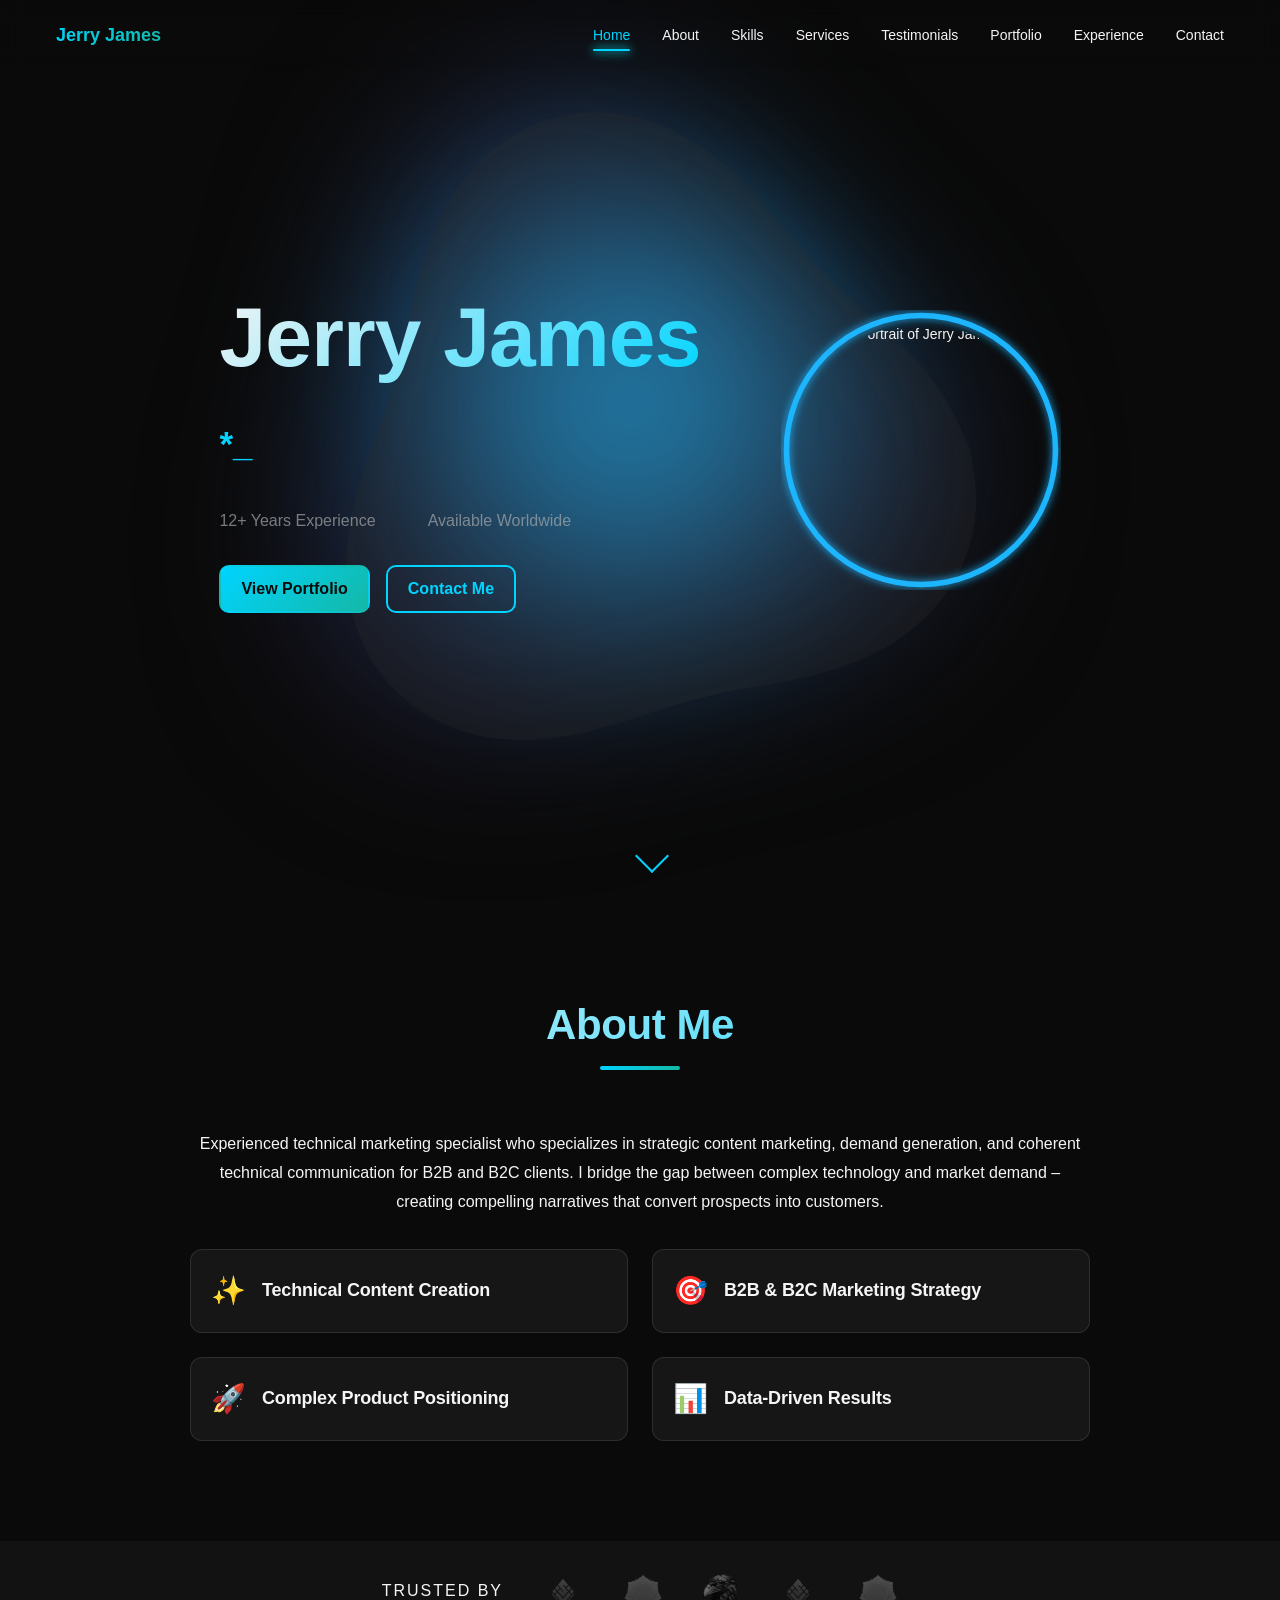
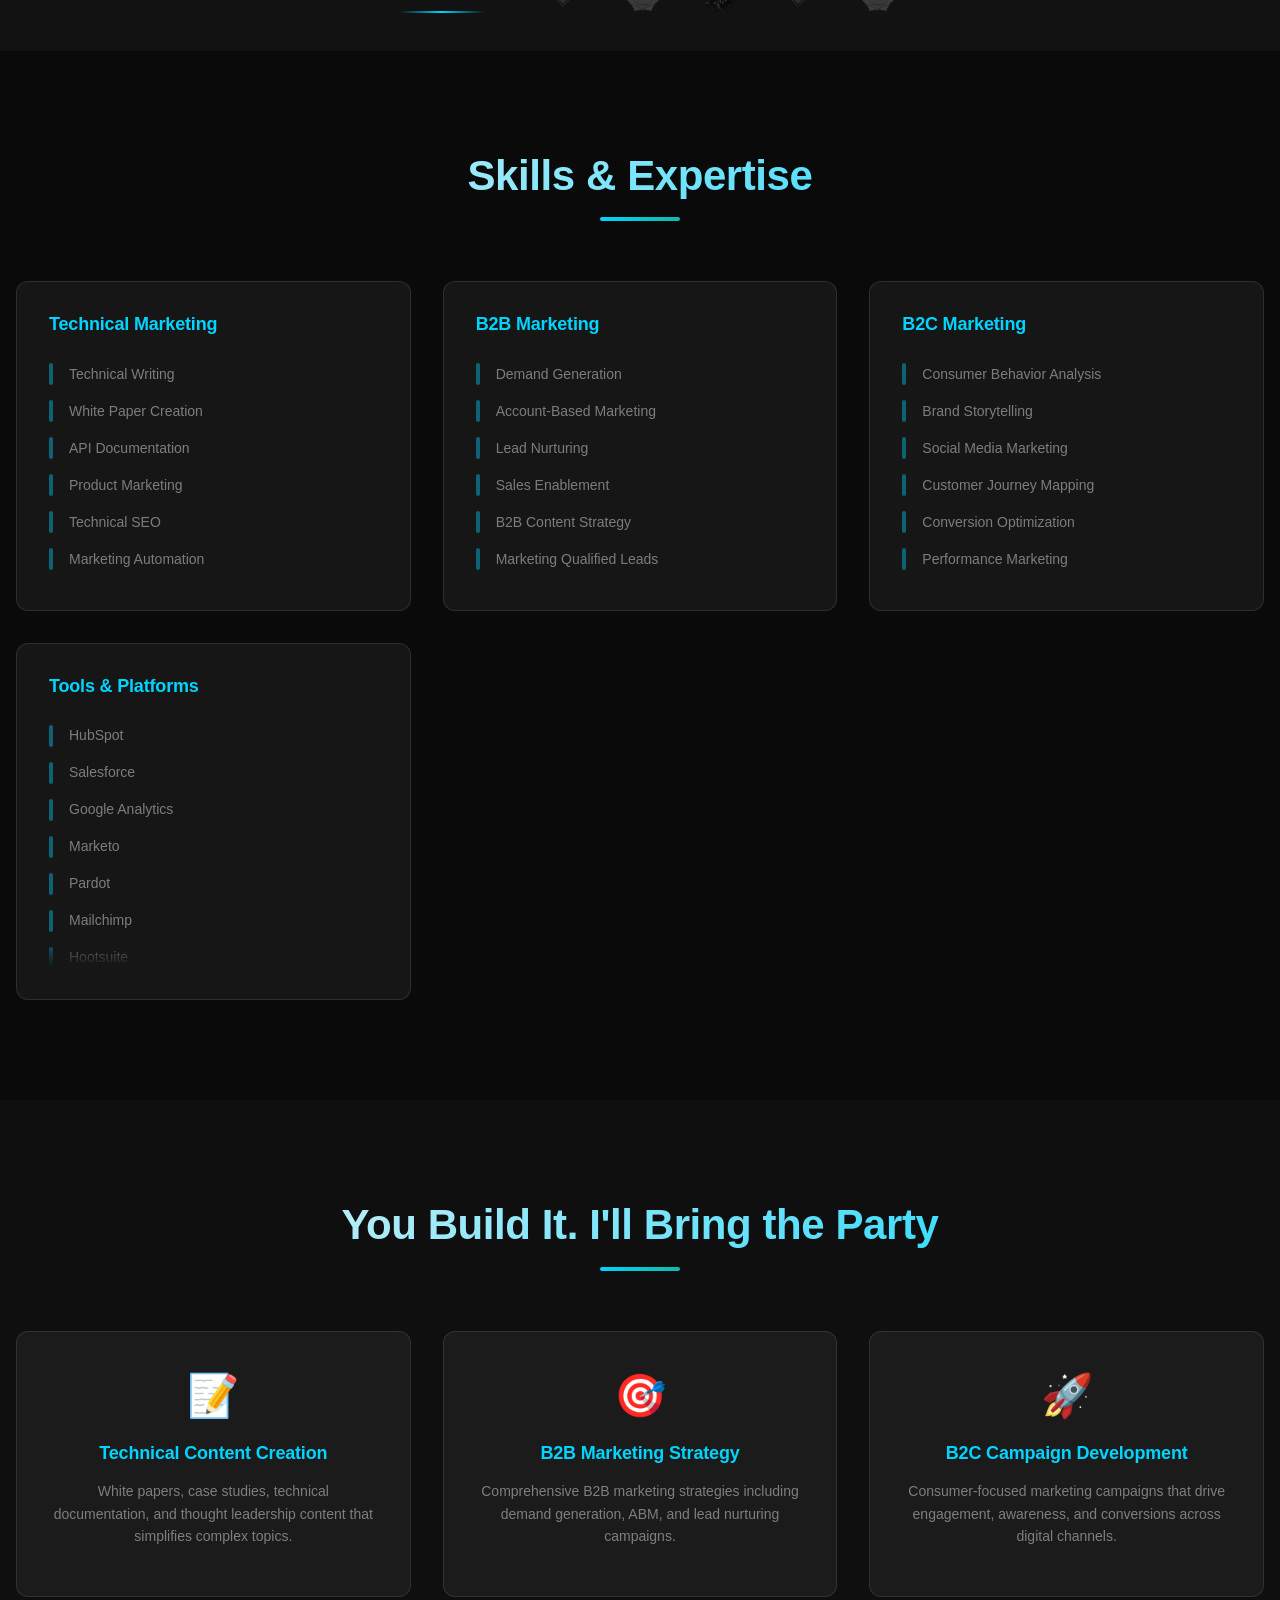
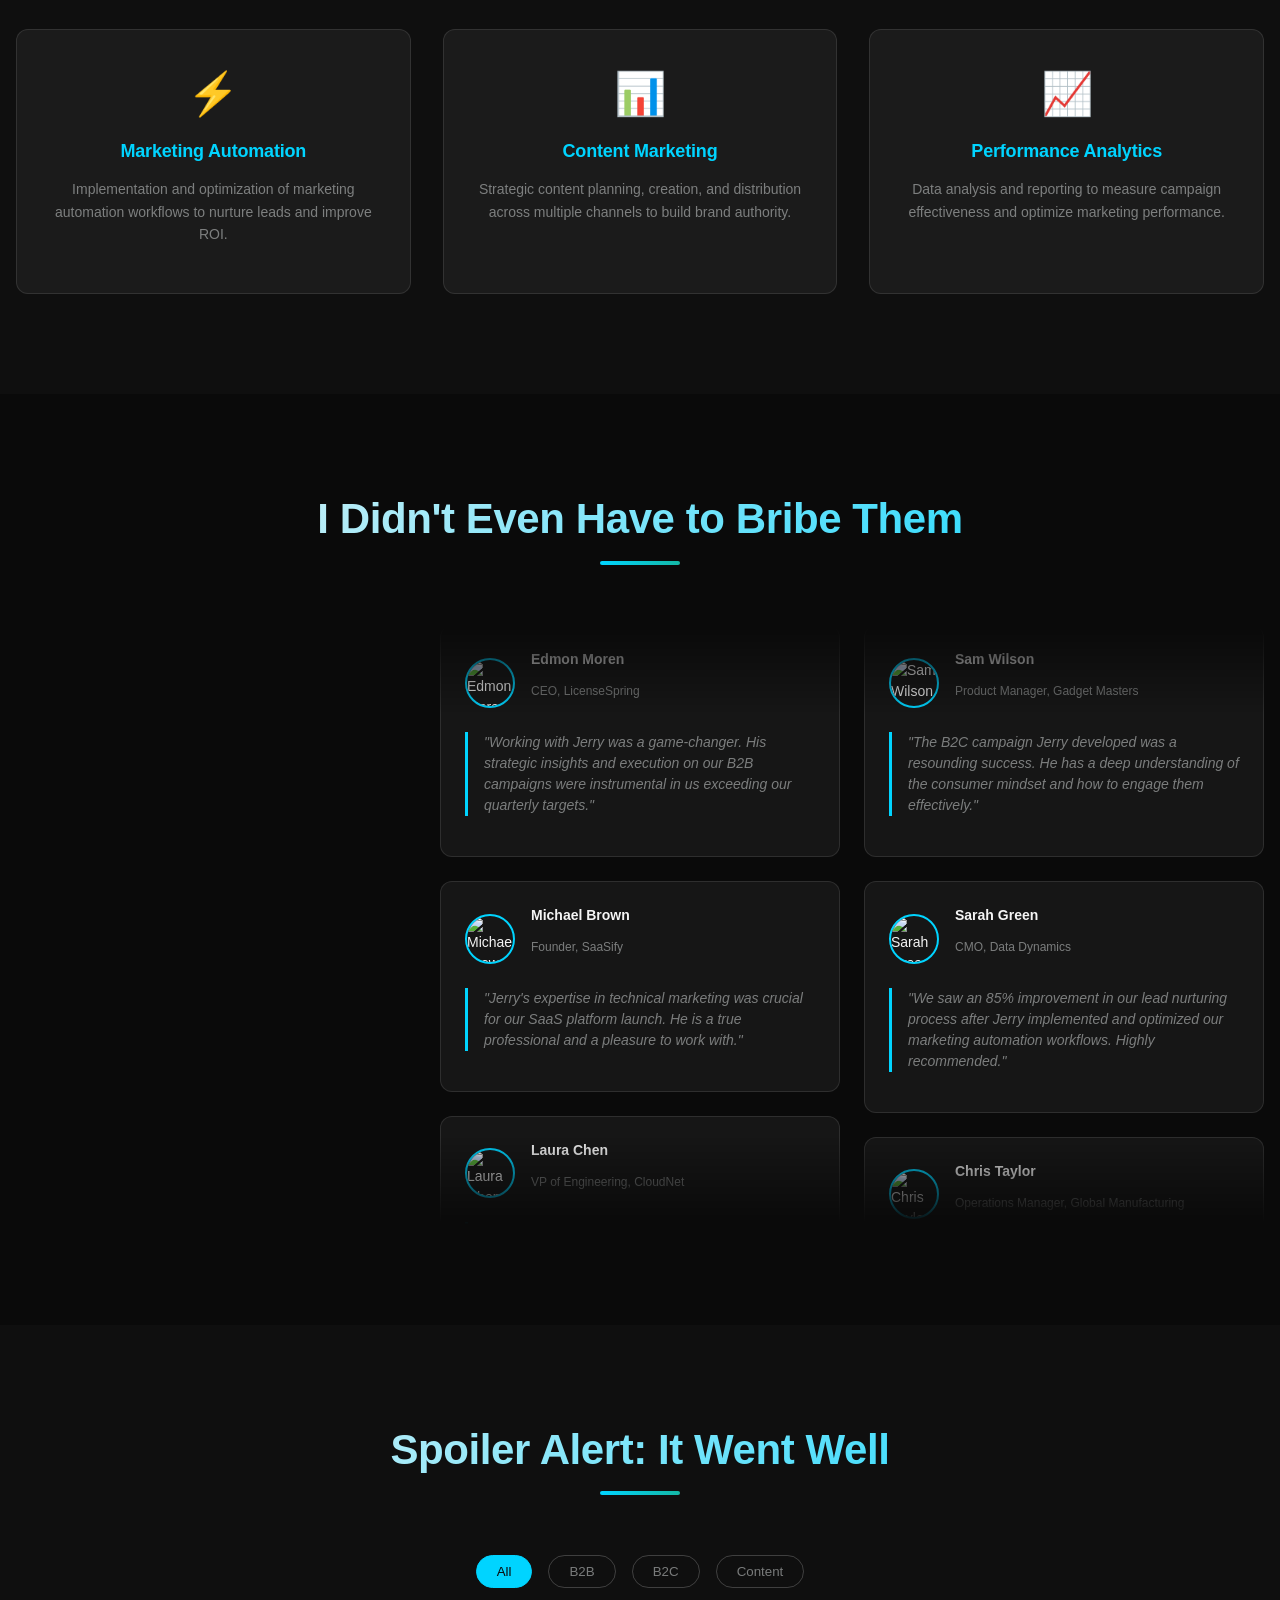
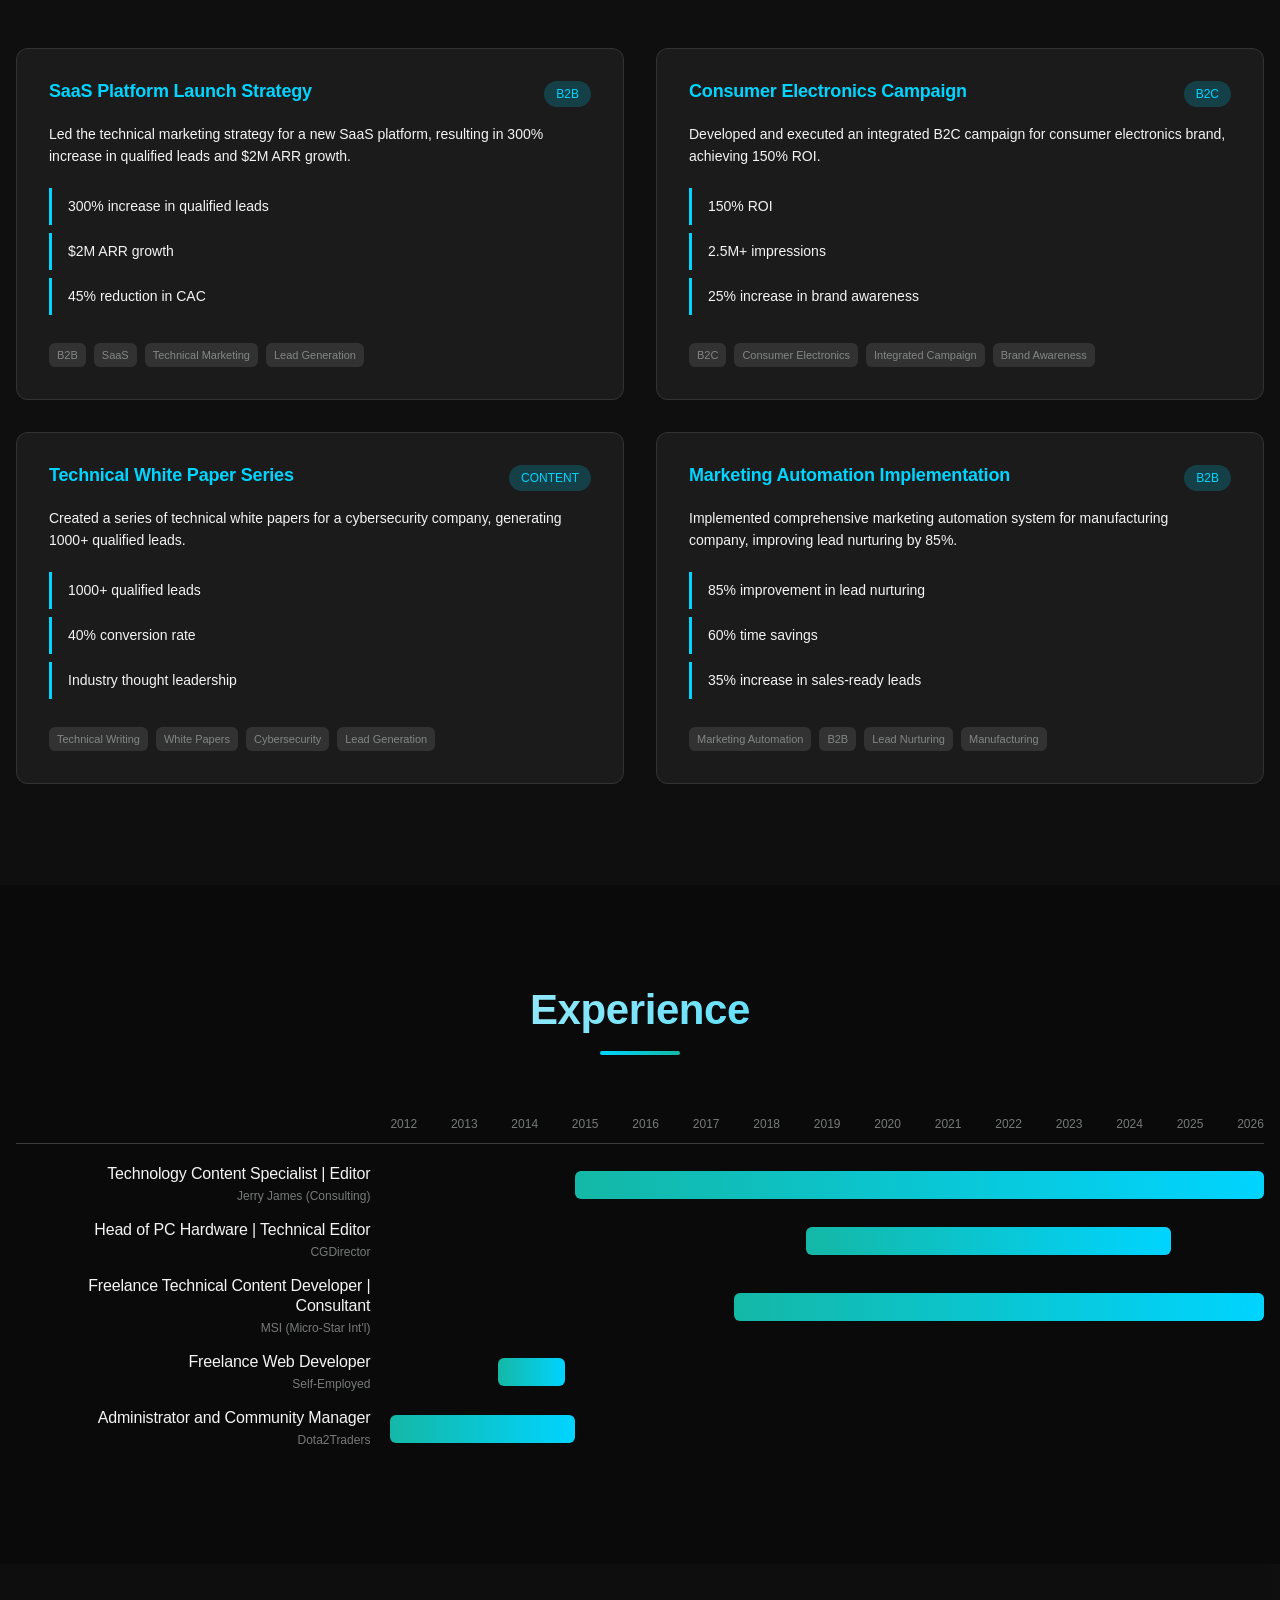
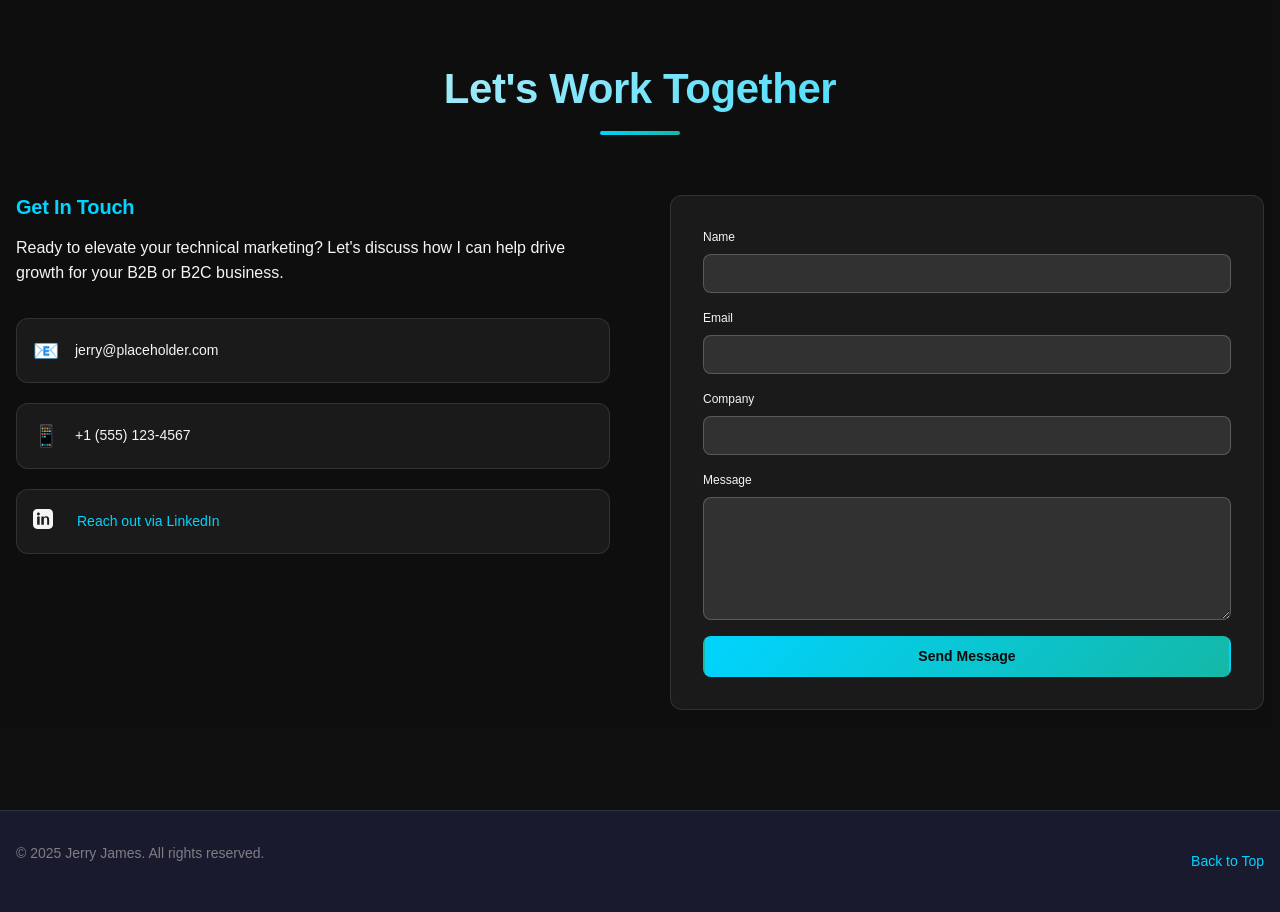
==== commit 451c2917: "Maintainability changes, moved more hardcoded values to config in app.js + moved HTML to templates f" ====
--- a/index.html
+++ b/index.html
@@ -323,6 +323,73 @@
             </div>
         </div>
     </footer>
+    <!-- ======================================================================= -->
+    <!-- TEMPLATES for Dynamic Content Injection -->
+    <!-- ======================================================================= -->
+
+    <template id="skill-category-template">
+        <div class="skill-category card-base">
+            <h3 class="skill-category-title"></h3>
+            <!-- The specific layout for tags will be injected here by JavaScript -->
+        </div>
+    </template>
+
+    <template id="service-card-template">
+        <div class="service-card card-base">
+            <div class="service-icon"></div>
+            <h3 class="service-title"></h3>
+            <p class="service-description"></p>
+        </div>
+    </template>
+
+    <template id="testimonial-card-template">
+        <div class="testimonial-card">
+            <div class="testimonial-header">
+                <img class="testimonial-image" loading="lazy" width="50" height="50">
+                <div class="testimonial-author-info">
+                    <p class="testimonial-author"></p>
+                    <p class="testimonial-title"></p>
+                </div>
+            </div>
+            <p class="testimonial-quote"></p>
+        </div>
+    </template>
+
+    <template id="portfolio-item-template">
+        <div class="portfolio-item" data-category="">
+            <div class="portfolio-card card-base">
+                <div class="portfolio-header">
+                    <h3 class="portfolio-title"></h3>
+                    <span class="portfolio-category"></span>
+                </div>
+                <p class="portfolio-description"></p>
+                <div class="portfolio-results">
+                    <!-- Result items will be inserted here -->
+                </div>
+                <div class="portfolio-tags">
+                    <!-- Tags will be inserted here -->
+                </div>
+            </div>
+        </div>
+    </template>
+
+    <template id="gantt-row-template">
+        <div class="gantt-row">
+            <div class="gantt-label">
+                <h3></h3>
+                <p></p>
+            </div>
+            <div class="gantt-bar-area">
+                <div class="gantt-bar"></div>
+                <div class="gantt-tooltip">
+                    <div class="tooltip-period"></div>
+                    <ul class="tooltip-achievements">
+                        <!-- Achievements will be inserted here -->
+                    </ul>
+                </div>
+            </div>
+        </div>
+    </template>
     <script src="content.js" defer></script>
     <script src="app.js" defer></script>
 </body>
--- a/style.css
+++ b/style.css
@@ -30,7 +30,7 @@
   --color-info-rgb: 98, 108, 113;
 
   /* Typography */
-  --font-family-base: "Geist", "Inter", -apple-system, BlinkMacSystemFont, "Segoe UI", Roboto, sans-serif;
+  --font-family-base: "Inter", -apple-system, BlinkMacSystemFont, "Segoe UI", Roboto, sans-serif;
   --font-family-mono: "Berkeley Mono", ui-monospace, SFMono-Regular, Menlo, Monaco, Consolas, monospace;
   --font-size-xs: 11px; --font-size-sm: 12px; --font-size-base: 14px; --font-size-md: 14px; --font-size-lg: 16px; --font-size-xl: 18px; --font-size-2xl: 20px; --font-size-3xl: 24px; --font-size-4xl: 30px;
   --font-weight-normal: 400; --font-weight-medium: 500; --font-weight-semibold: 550; --font-weight-bold: 600;
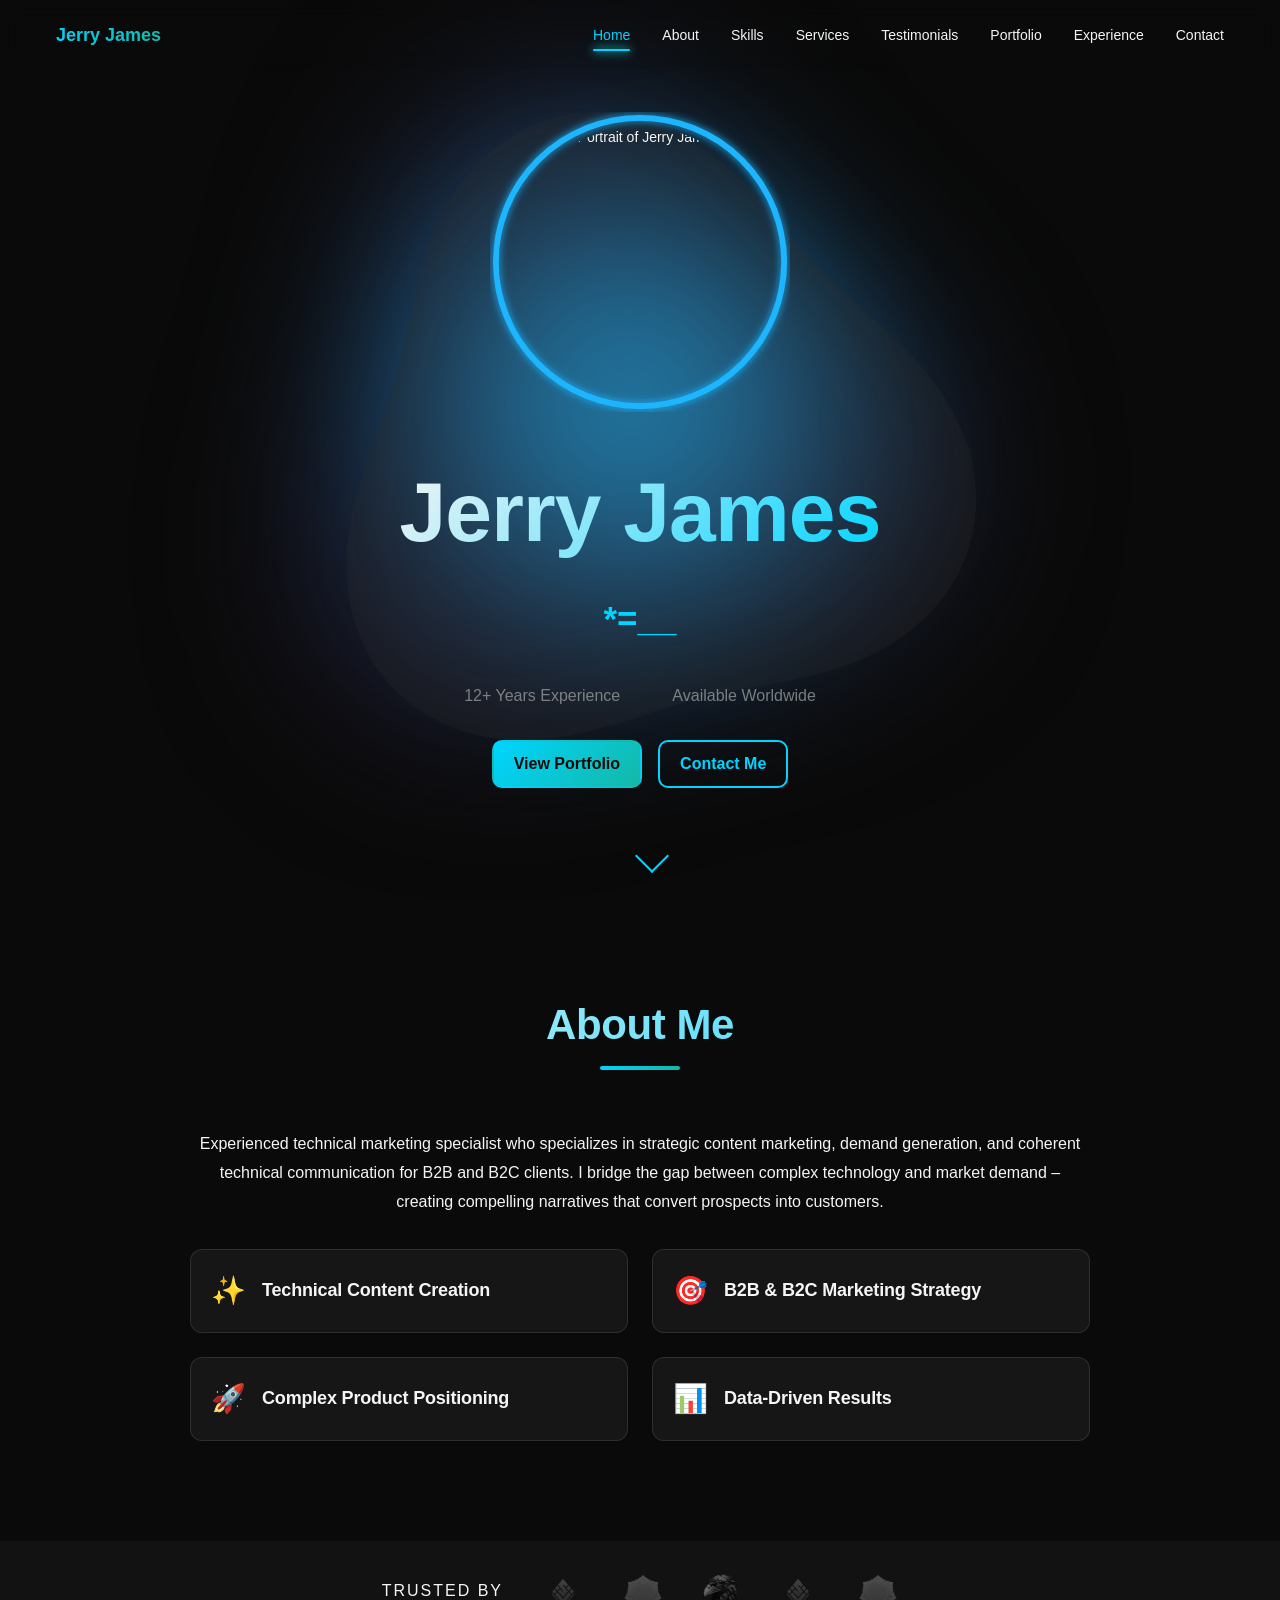
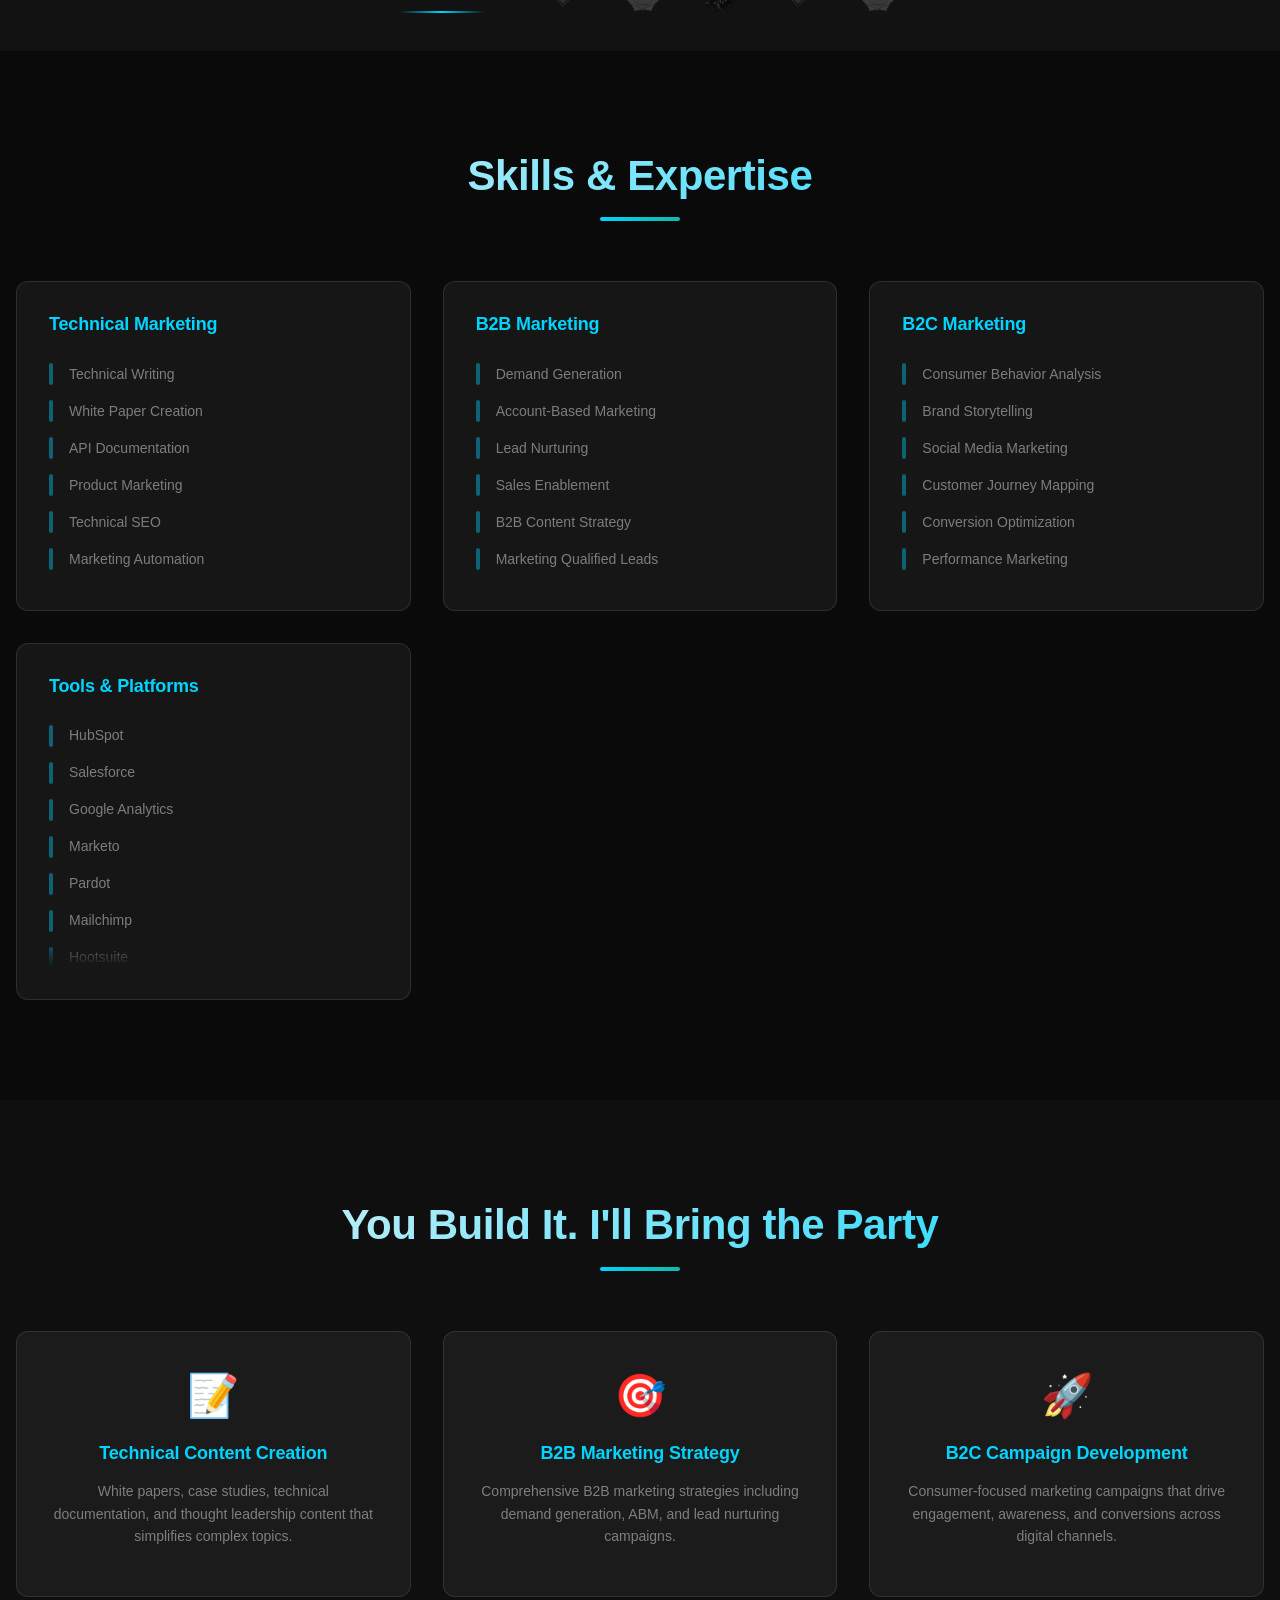
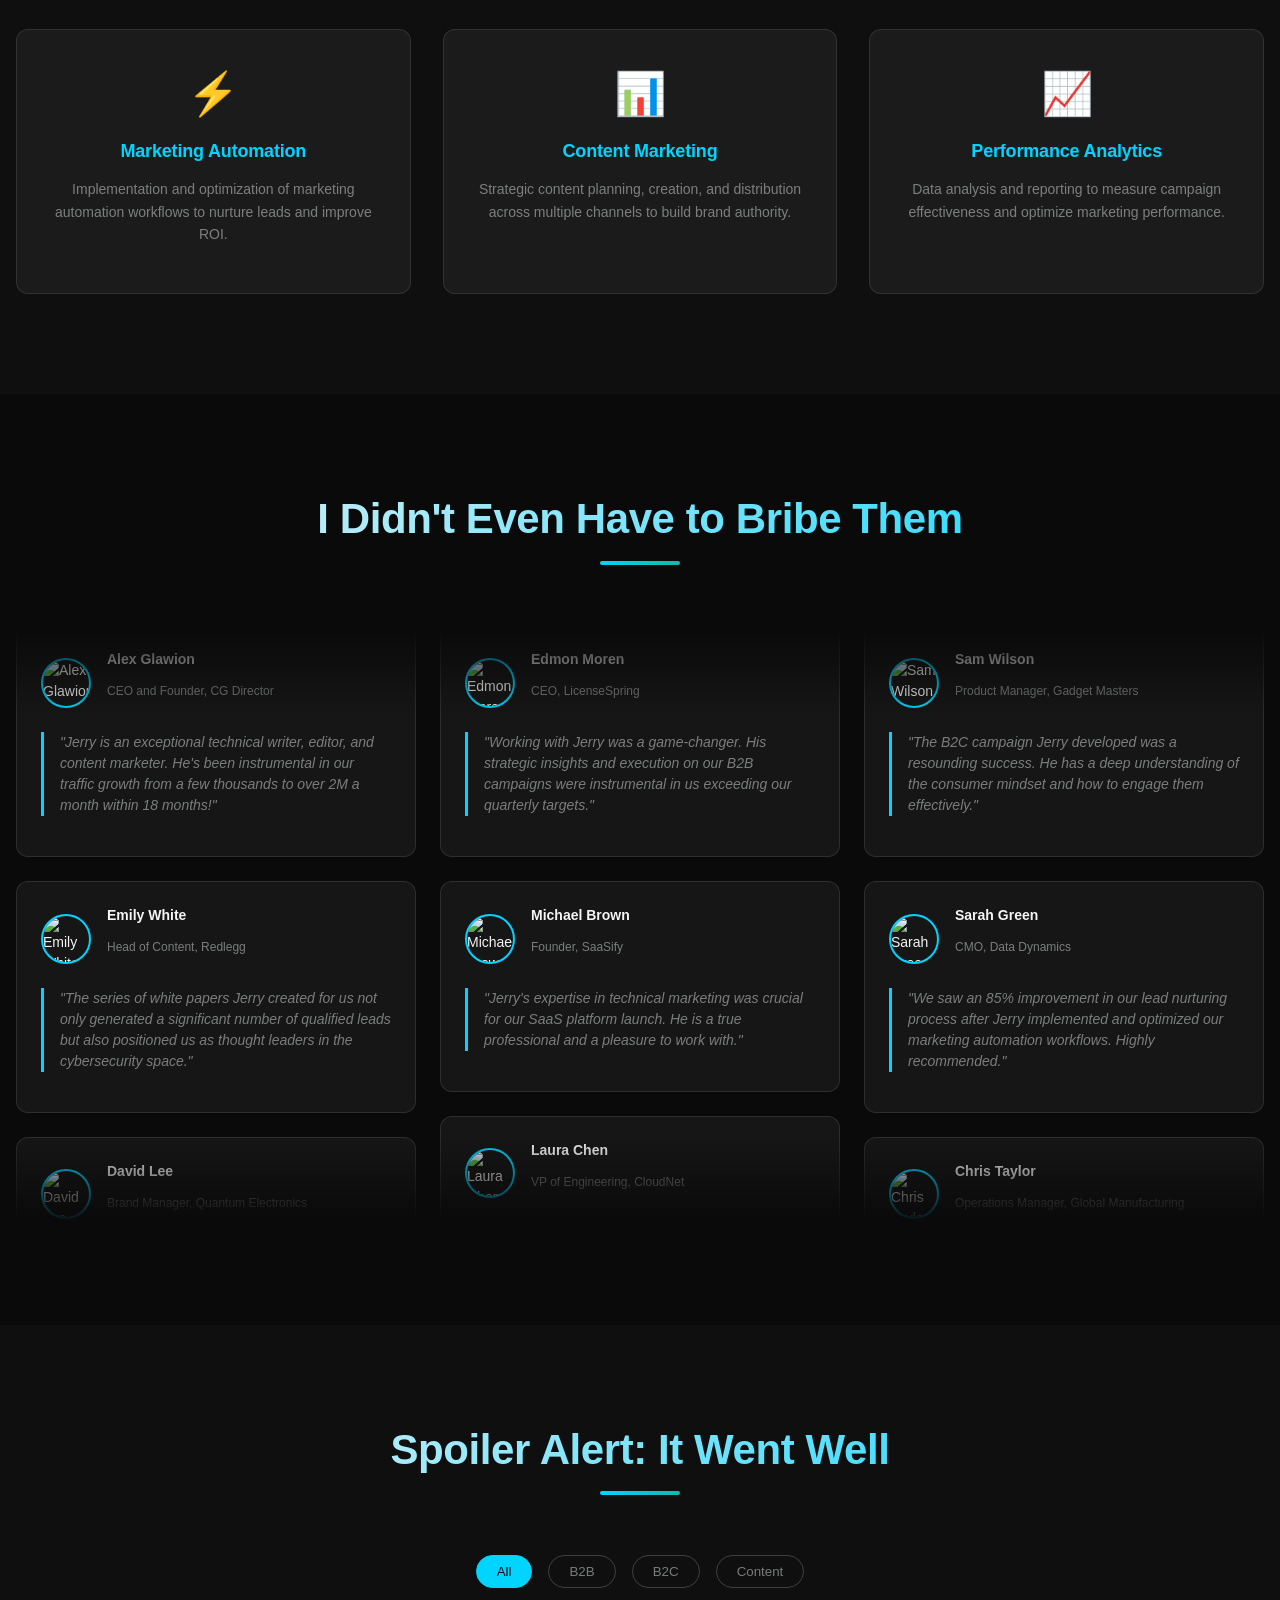
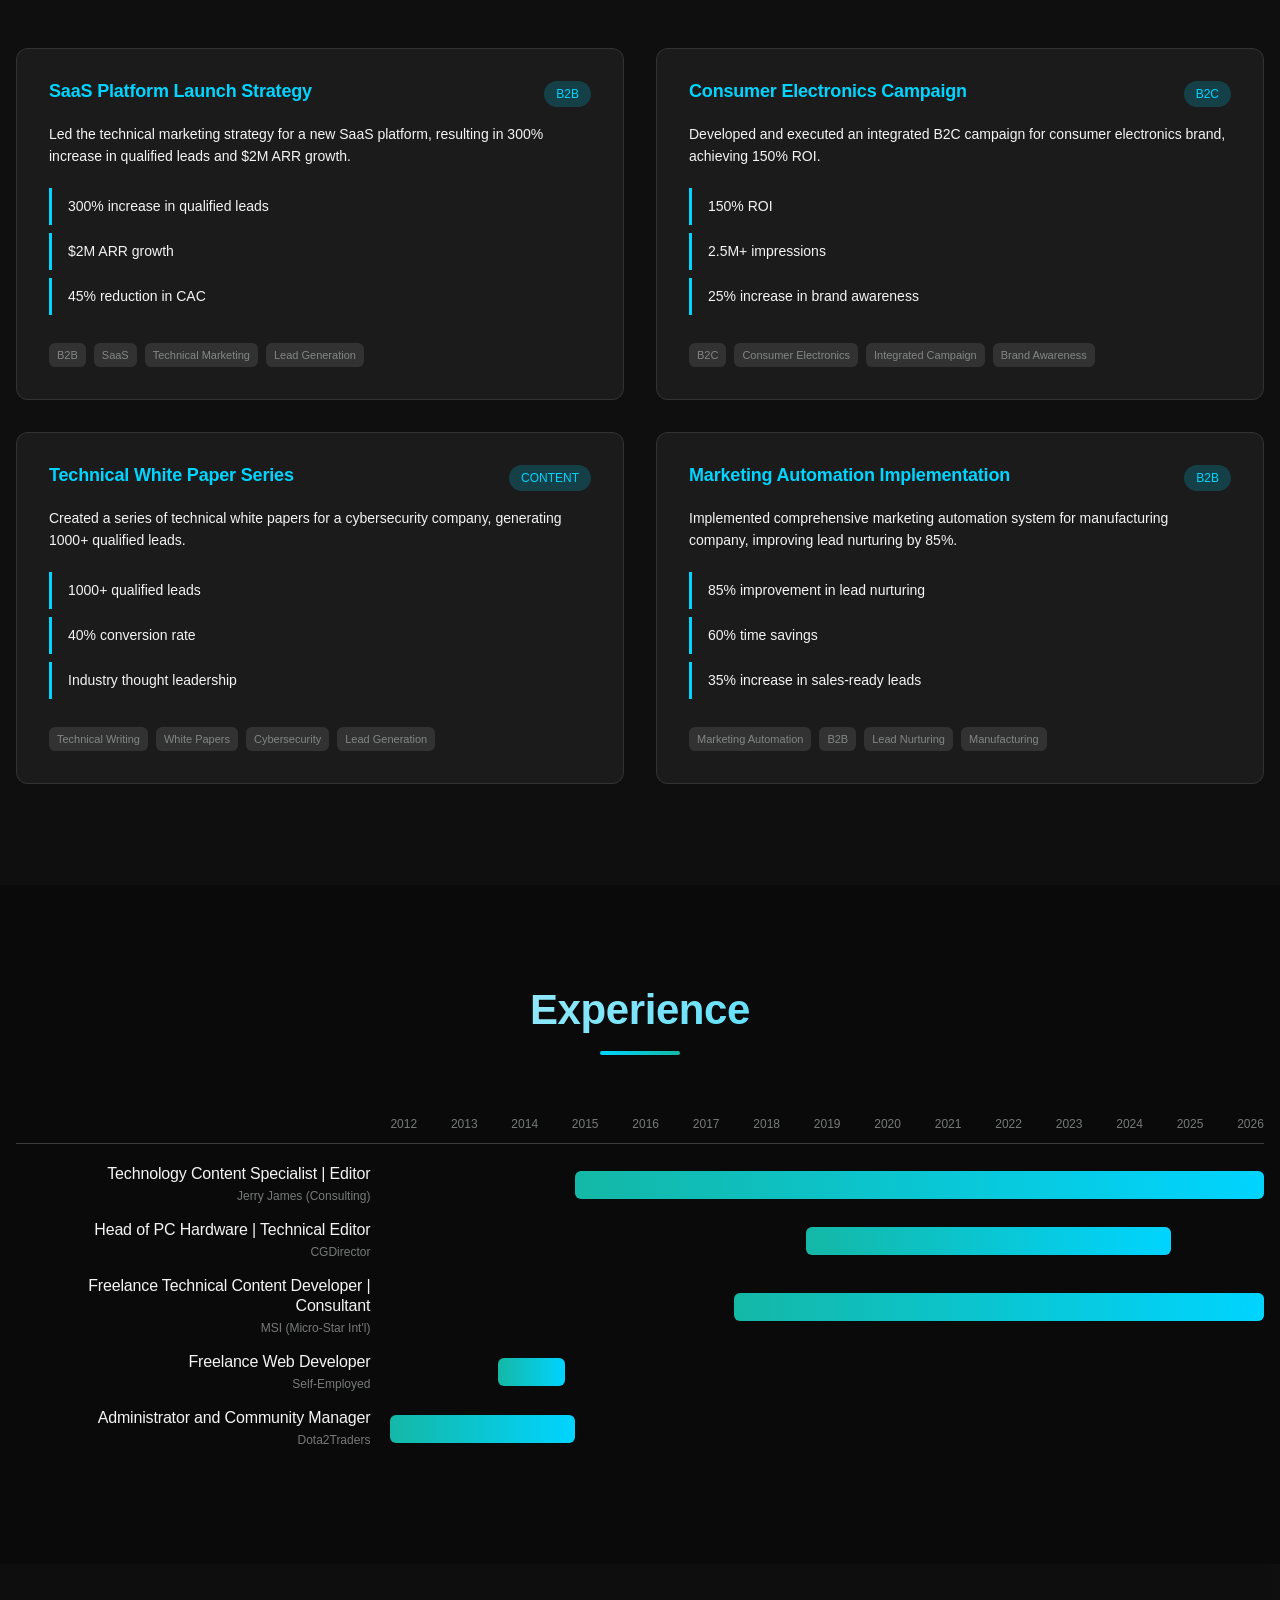
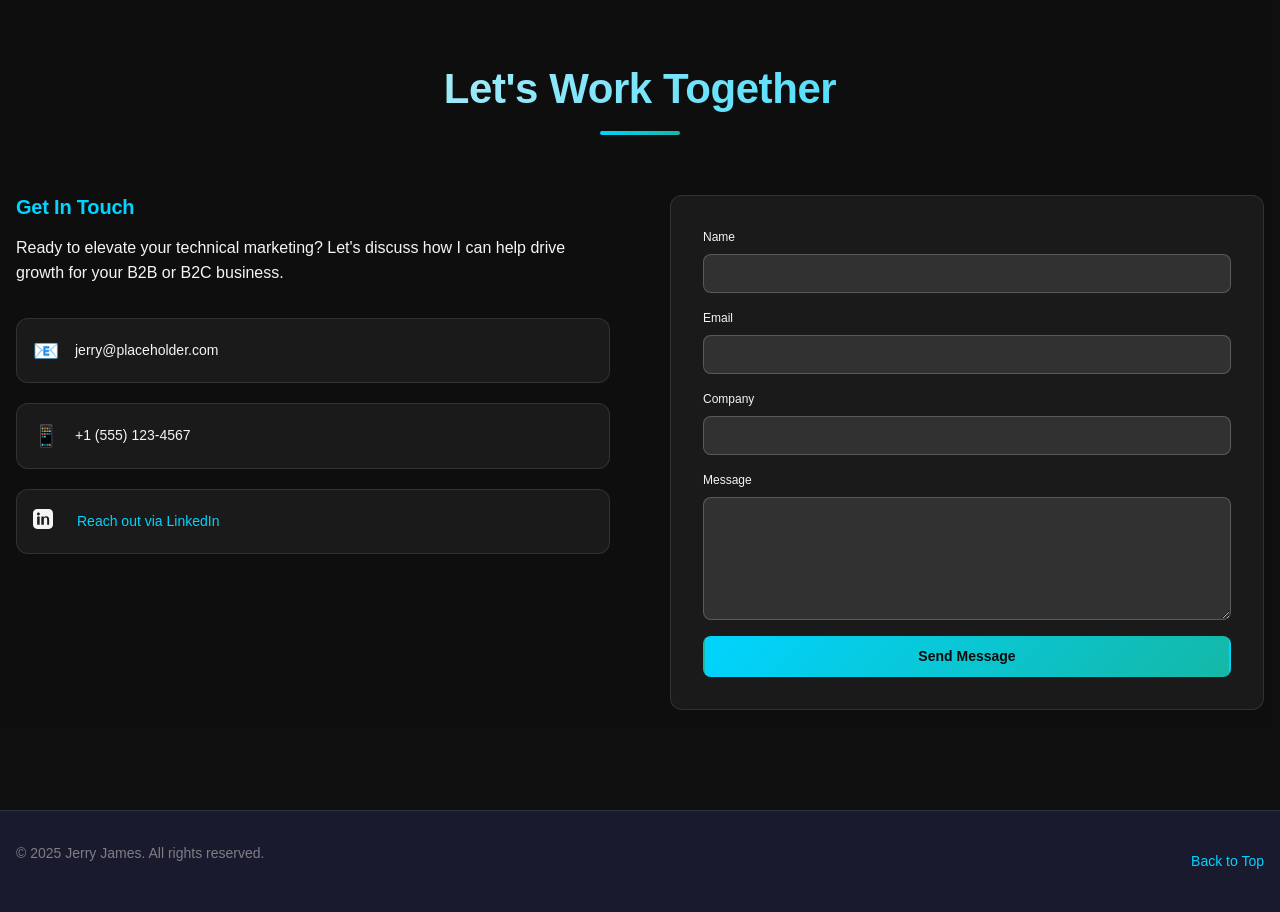
==== commit 4bbf00b9: "Updated hero section layout, reworked mobile experience and navigation" ====
--- a/index.html
+++ b/index.html
@@ -22,7 +22,7 @@
     <!-- Navigation -->
     <nav class="navbar" id="navbar">
         <div class="nav-container">
-            <div class="nav-brand">Jerry James</div>
+            <a href="#hero" class="nav-brand">Jerry James</a>
             <div class="nav-menu" id="nav-menu">
                 <a href="#hero" class="nav-link active">Home</a>
                 <a href="#about" class="nav-link">About</a>
--- a/style.css
+++ b/style.css
@@ -522,13 +522,7 @@
   overflow: hidden;
   background: var(--color-dark-primary);
 }
-.hero-content {
-  position: relative;
-  z-index: 2;
-  text-align: center;
-  max-width: 800px;
-  padding: 0 var(--space-16);
-}
+
 .hero-background {
   position: absolute;
   top: 0; left: 0;
@@ -630,88 +624,88 @@
   to { opacity: 1; transform: translateY(0); }
 }
 
-
-/* 2. Styles for the Portrait and its Container */
+.hero-content {
+    position: relative;
+    z-index: 2;
+    padding: 0 16px; 
+    max-width: 800px; /* Constrains the width of the text on large screens */
+    margin: 0 auto;
+    /* This creates the stacked, centered column layout */
+    display: flex;
+    flex-direction: column; 
+    align-items: center;
+    text-align: center;
+    gap: 40px; /* Vertical space between portrait and text */
+    transition: gap 0.4s ease-in-out;
+}
+
+.hero-text {
+    width: 100%;
+}
+
+.hero-title, 
+.hero-buttons {
+    justify-content: center;
+}
+
+/* --- 2. Portrait Component Styles --- */
+/* These rules ensure the portrait and its neon circle are styled correctly. */
 .neon-frame-container {
-    width: 280px;
-    height: 280px;
+    /* We set a fixed size to prevent stretching */
+    width: 240px;
+    height: 240px;
     position: relative;
     display: flex;
     align-items: center;
     justify-content: center;
-    flex-shrink: 0; /* Prevents the container from shrinking */
+    flex-shrink: 0;
+    transition: width 0.4s ease-in-out, height 0.4s ease-in-out;
 }
 
 .neon-frame-image {
     width: 90%;
     height: 90%;
     object-fit: cover;
-    border-radius: 50%; /* This makes the image circular */
+    border-radius: 50%; /* This will now work correctly */
     filter: grayscale(30%);
-    animation: fadeInUp 1s 0.2s ease-out both; /* Use existing fade-in animation */
-}
-
-/* 3. Styles for the SVG Circle Animation */
+}
+
 .neon-circle-svg {
     position: absolute;
     top: 0;
     left: 0;
     width: 100%;
     height: 100%;
-    transform: rotate(-90deg); /* Starts the drawing animation from the top */
+    transform: rotate(-90deg);
 }
 
 .neon-circle {
     fill: none;
     stroke-width: 2;
-    /* Circumference = 2 * PI * r = 2 * 3.14159 * 49 ≈ 308 */
     stroke-dasharray: 308;
-    stroke-dashoffset: 308; /* Start with the circle "undrawn" */
+    stroke-dashoffset: 308;
     animation: draw-circle 1.5s 0.5s ease-out forwards;
-    filter: url(#neon-glow); /* Applies the glow effect from the SVG <defs> */
-}
-
-@keyframes draw-circle {
-    to {
-        stroke-dashoffset: 0; /* Animates the stroke into view */
+    filter: url(#neon-glow);
+}
+
+@keyframes draw-circle { to { stroke-dashoffset: 0; } }
+
+
+/* --- 3. Desktop Scaling Adjustments --- */
+/* We no longer change the layout, we just scale things up for a better look. */
+@media (min-width: 820px) {
+    .neon-frame-container {
+        /* Make the portrait larger on desktop for more impact */
+        width: 300px;
+        height: 300px;
     }
-}
-
-@media (min-width: 820px) {
+    
     .hero-content {
-        display: flex;
-        /* This reverses the visual order to keep the image on the right */
-        flex-direction: row-reverse; 
-        align-items: center;
-        justify-content: space-between;
-        gap: 80px;
-        max-width: 1100px;
+        /* Add a bit more vertical spacing on larger screens */
+        gap: 50px;
     }
-    .hero-text {
-        text-align: left;
-        flex: 1;
-    }
-    .hero-buttons, .hero-title {
-        justify-content: flex-start;
-    }
-}
-
-/* 2. Updated Mobile Styles */
-@media (max-width: 819px) {
-    .hero-content {
-        /* This now creates the natural stacking order you want */
-        flex-direction: column; 
-        text-align: center;
-        gap: 40px;
-    }
-    .hero-buttons, .hero-title {
-        justify-content: center;
-    }
-    .neon-frame-container {
-        width: 220px;
-        height: 220px;
-    }
-}
+}
+
 
 
 /* Sections */
@@ -1400,17 +1394,56 @@
   .nav-menu {
     position: fixed;
     top: 70px;
-    left: -100%;
+    left: 0; /* Changed from left: -100% */
     width: 100%;
     height: calc(100vh - 70px);
-    background: rgba(26, 26, 46, 0.98);
-    backdrop-filter: blur(10px);
+    
+    /* New "glass" background that matches the theme */
+    background: rgba(10, 10, 10, 0.8); /* Using your --color-dark-primary */
+    backdrop-filter: blur(12px);
+    
+    /* Center the links vertically and horizontally */
+    display: flex; /* Ensure flex is active */
     flex-direction: column;
-    justify-content: flex-start;
-    padding-top: 60px;
-    transition: left var(--animation-speed) var(--animation-curve);
+    justify-content: center; /* Changed from flex-start */
+    align-items: center;
+    padding-top: 0; /* Removed old padding */
+
+    /* New performant animation: fade and move from top */
+    opacity: 0;
+    transform: translateY(-20px);
+    pointer-events: none; /* Prevent interaction when hidden */
+    transition: opacity 0.3s ease-out, transform 0.3s ease-out;
+}
+
+  .nav-menu.active {
+      opacity: 1;
+      transform: translateY(0);
+      pointer-events: auto; /* Allow interaction when visible */
   }
-  .nav-menu.active { left: 0; }
+  .nav-menu .nav-link {
+      font-size: var(--font-size-2xl); /* Make links larger and easier to tap */
+      padding: var(--space-16) 0;
+      opacity: 0;
+      transform: translateY(-10px);
+      transition: opacity 0.3s ease-out, transform 0.3s ease-out;
+  }
+
+  /* When the menu is active, animate the links into view */
+  .nav-menu.active .nav-link {
+      opacity: 1;
+      transform: translateY(0);
+  }
+
+  /* Staggered animation for each link */
+  .nav-menu.active .nav-link:nth-child(1) { transition-delay: 0.1s; }
+  .nav-menu.active .nav-link:nth-child(2) { transition-delay: 0.15s; }
+  .nav-menu.active .nav-link:nth-child(3) { transition-delay: 0.2s; }
+  .nav-menu.active .nav-link:nth-child(4) { transition-delay: 0.25s; }
+  .nav-menu.active .nav-link:nth-child(5) { transition-delay: 0.3s; }
+  .nav-menu.active .nav-link:nth-child(6) { transition-delay: 0.35s; }
+  .nav-menu.active .nav-link:nth-child(7) { transition-delay: 0.4s; }
+  .nav-menu.active .nav-link:nth-child(8) { transition-delay: 0.45s; }
   .hamburger.active span:nth-child(1) { transform: rotate(-45deg) translate(-5px, 6px); }
   .hamburger.active span:nth-child(2) { opacity: 0; }
   .hamburger.active span:nth-child(3) { transform: rotate(45deg) translate(-5px, -6px); }
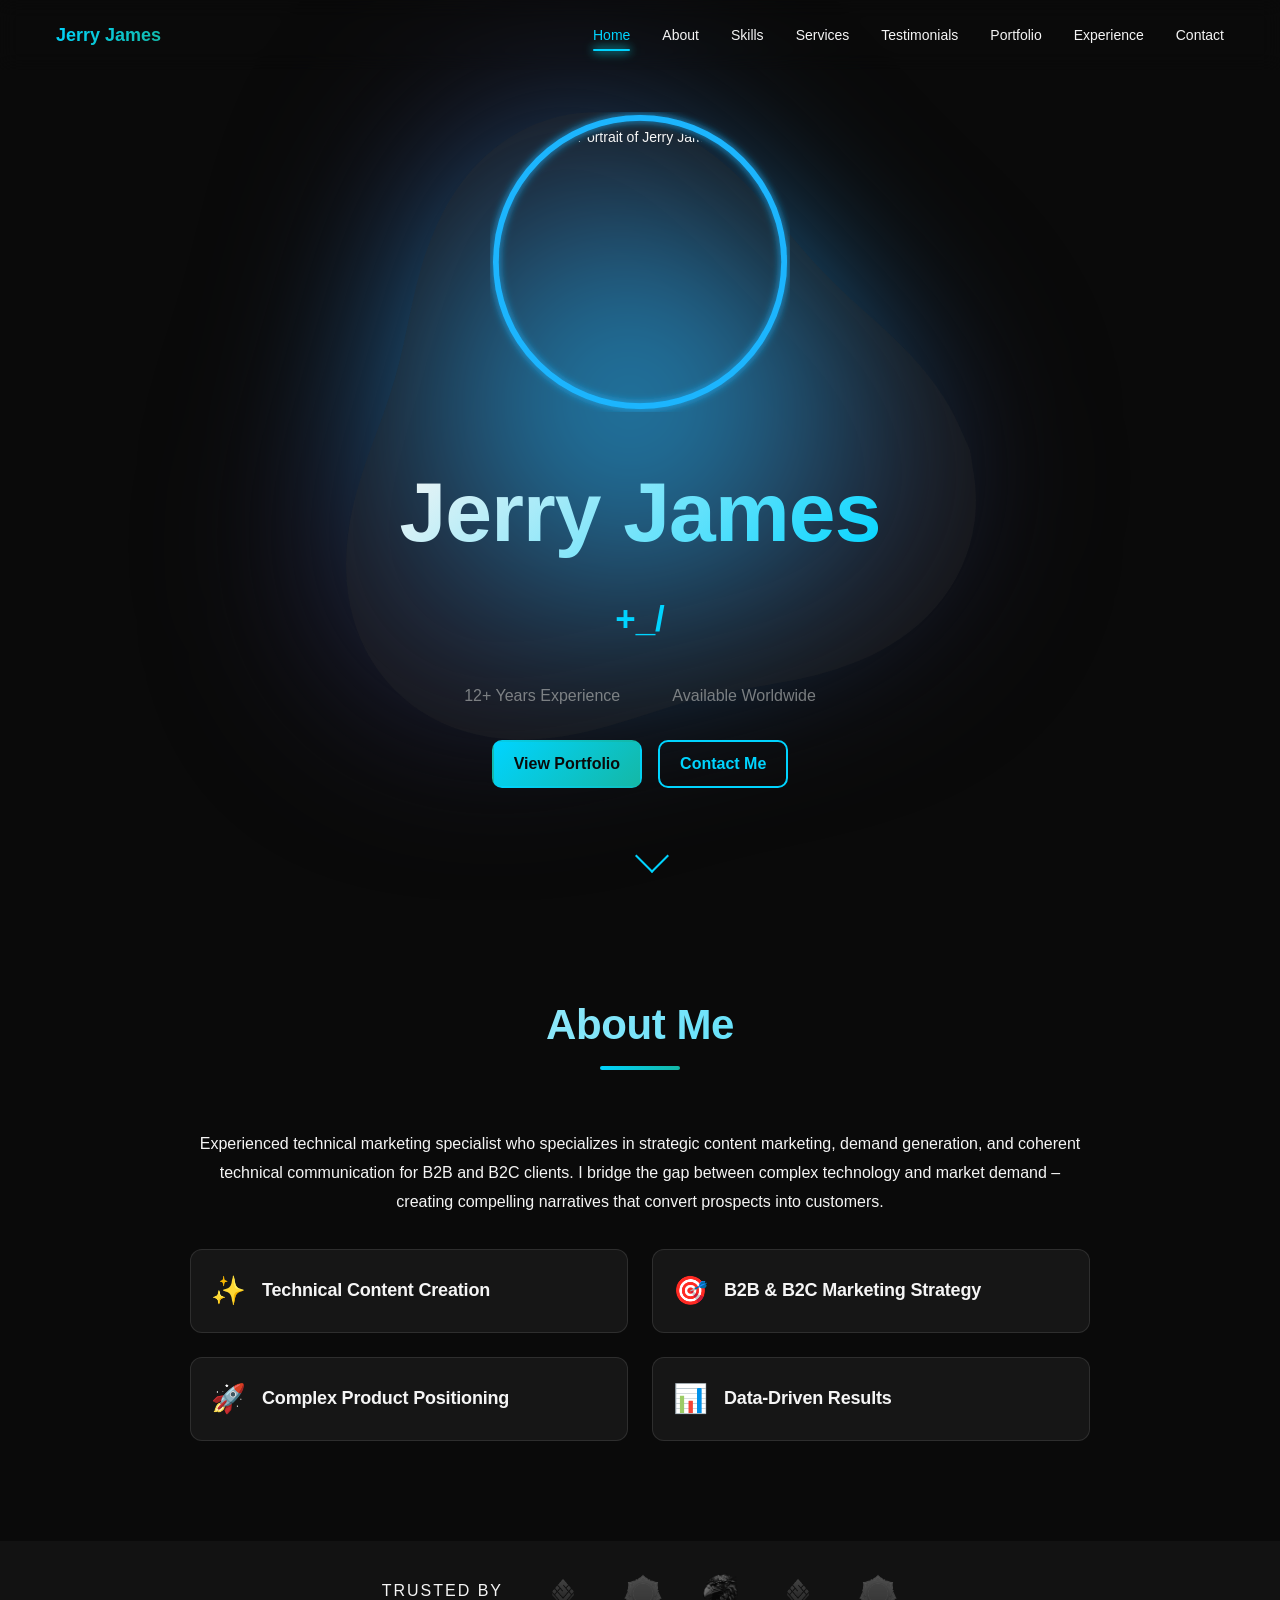
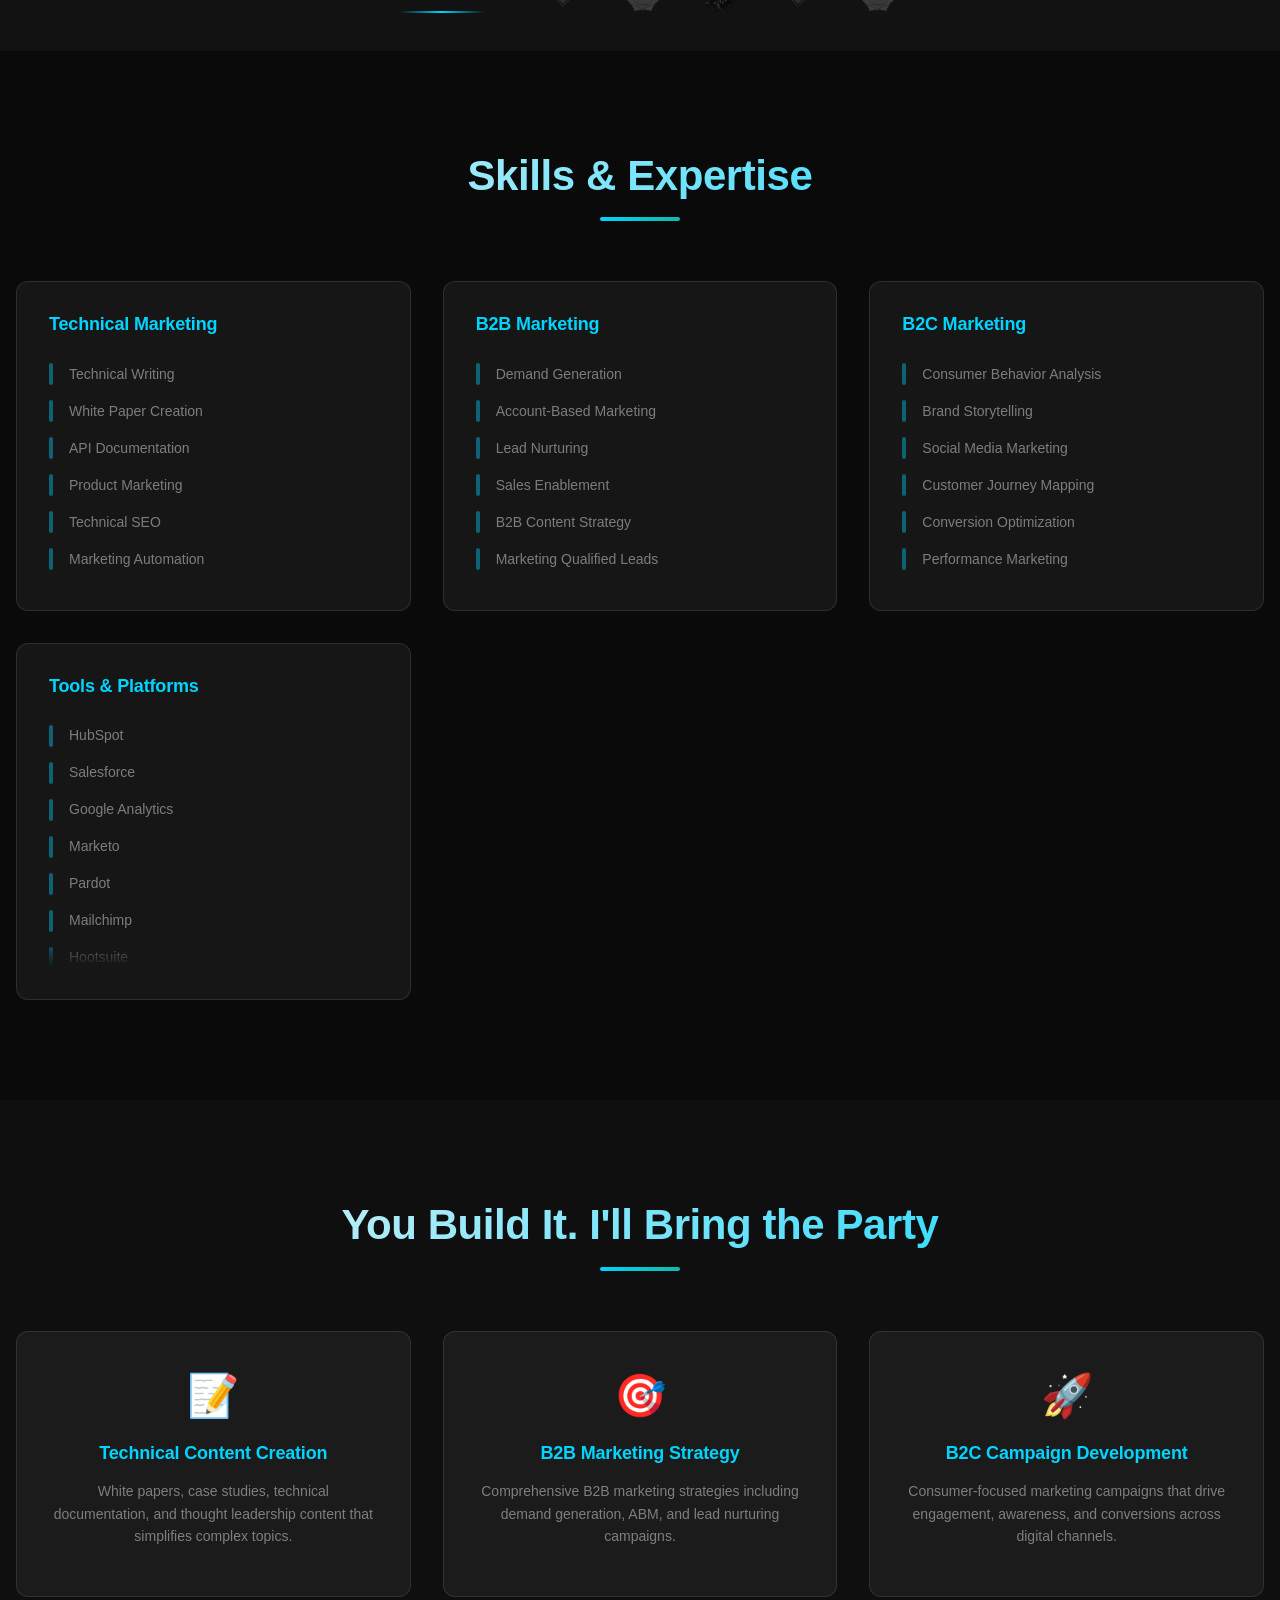
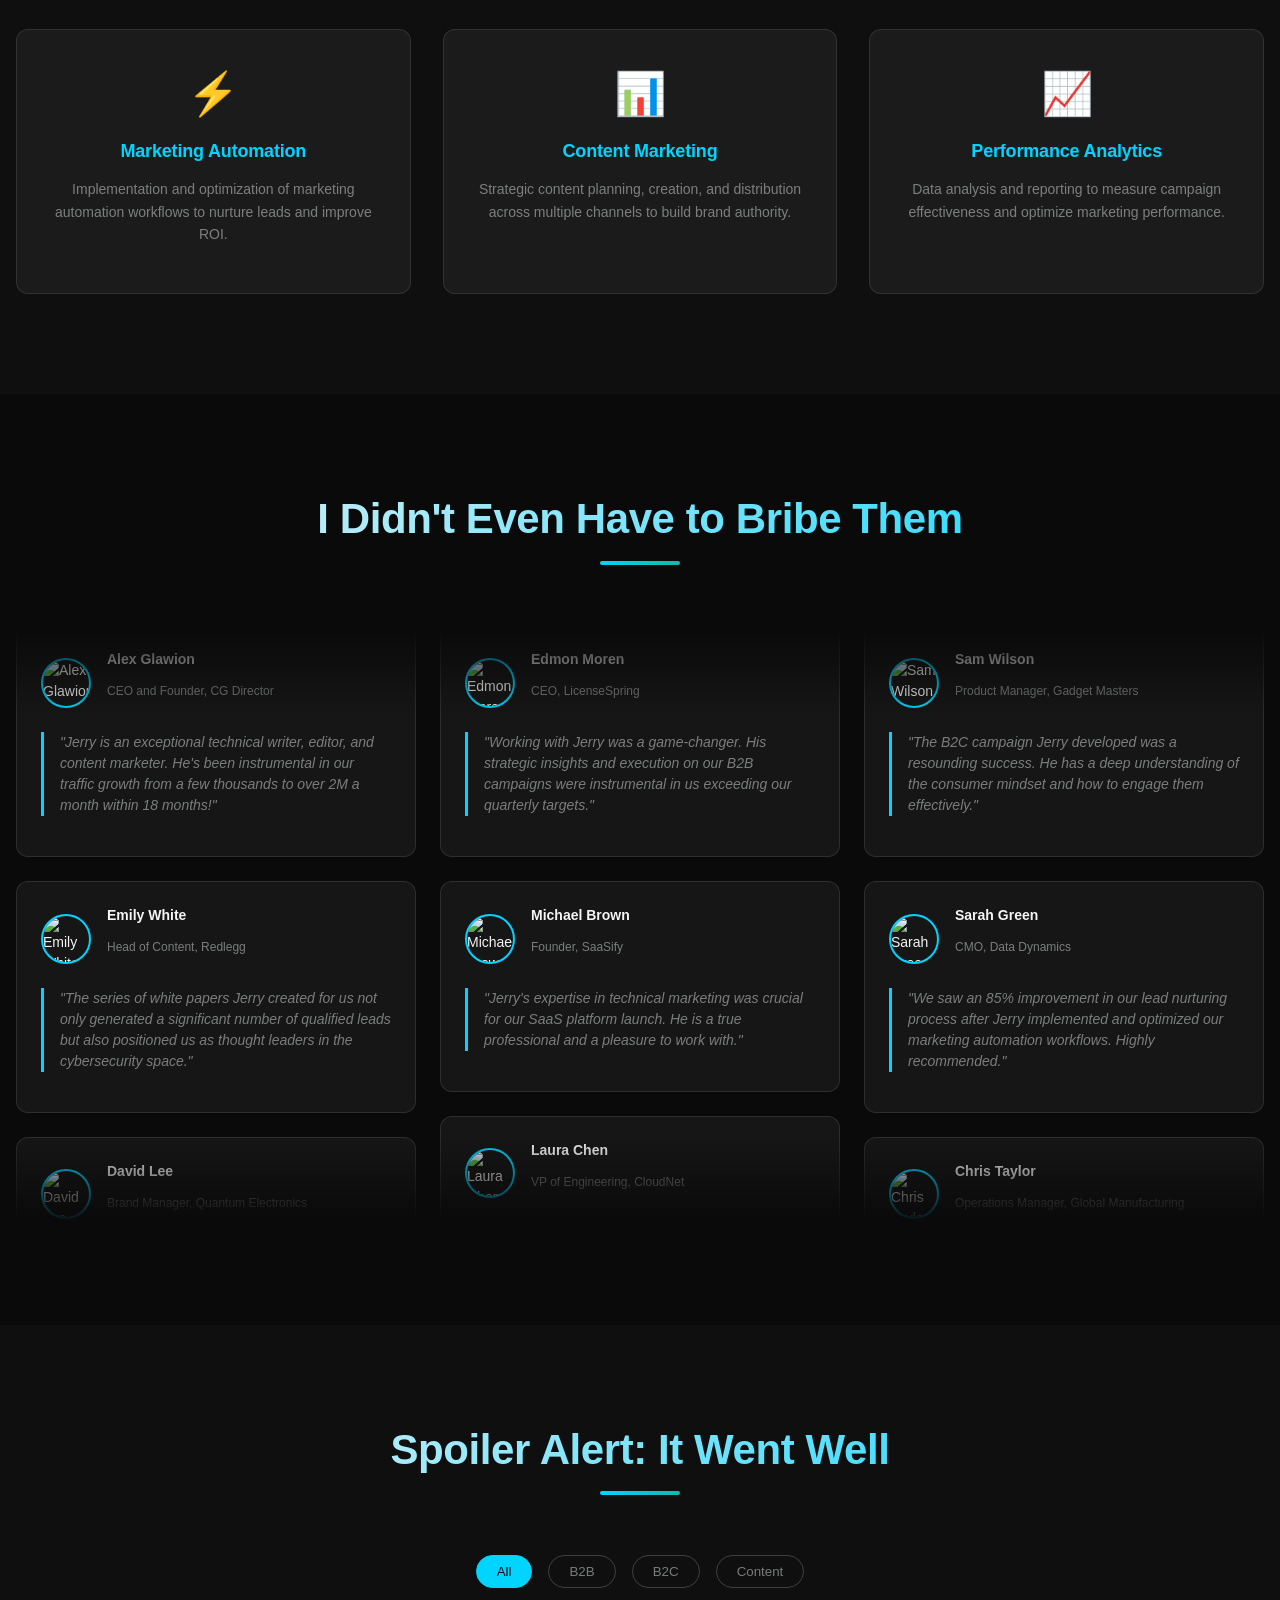
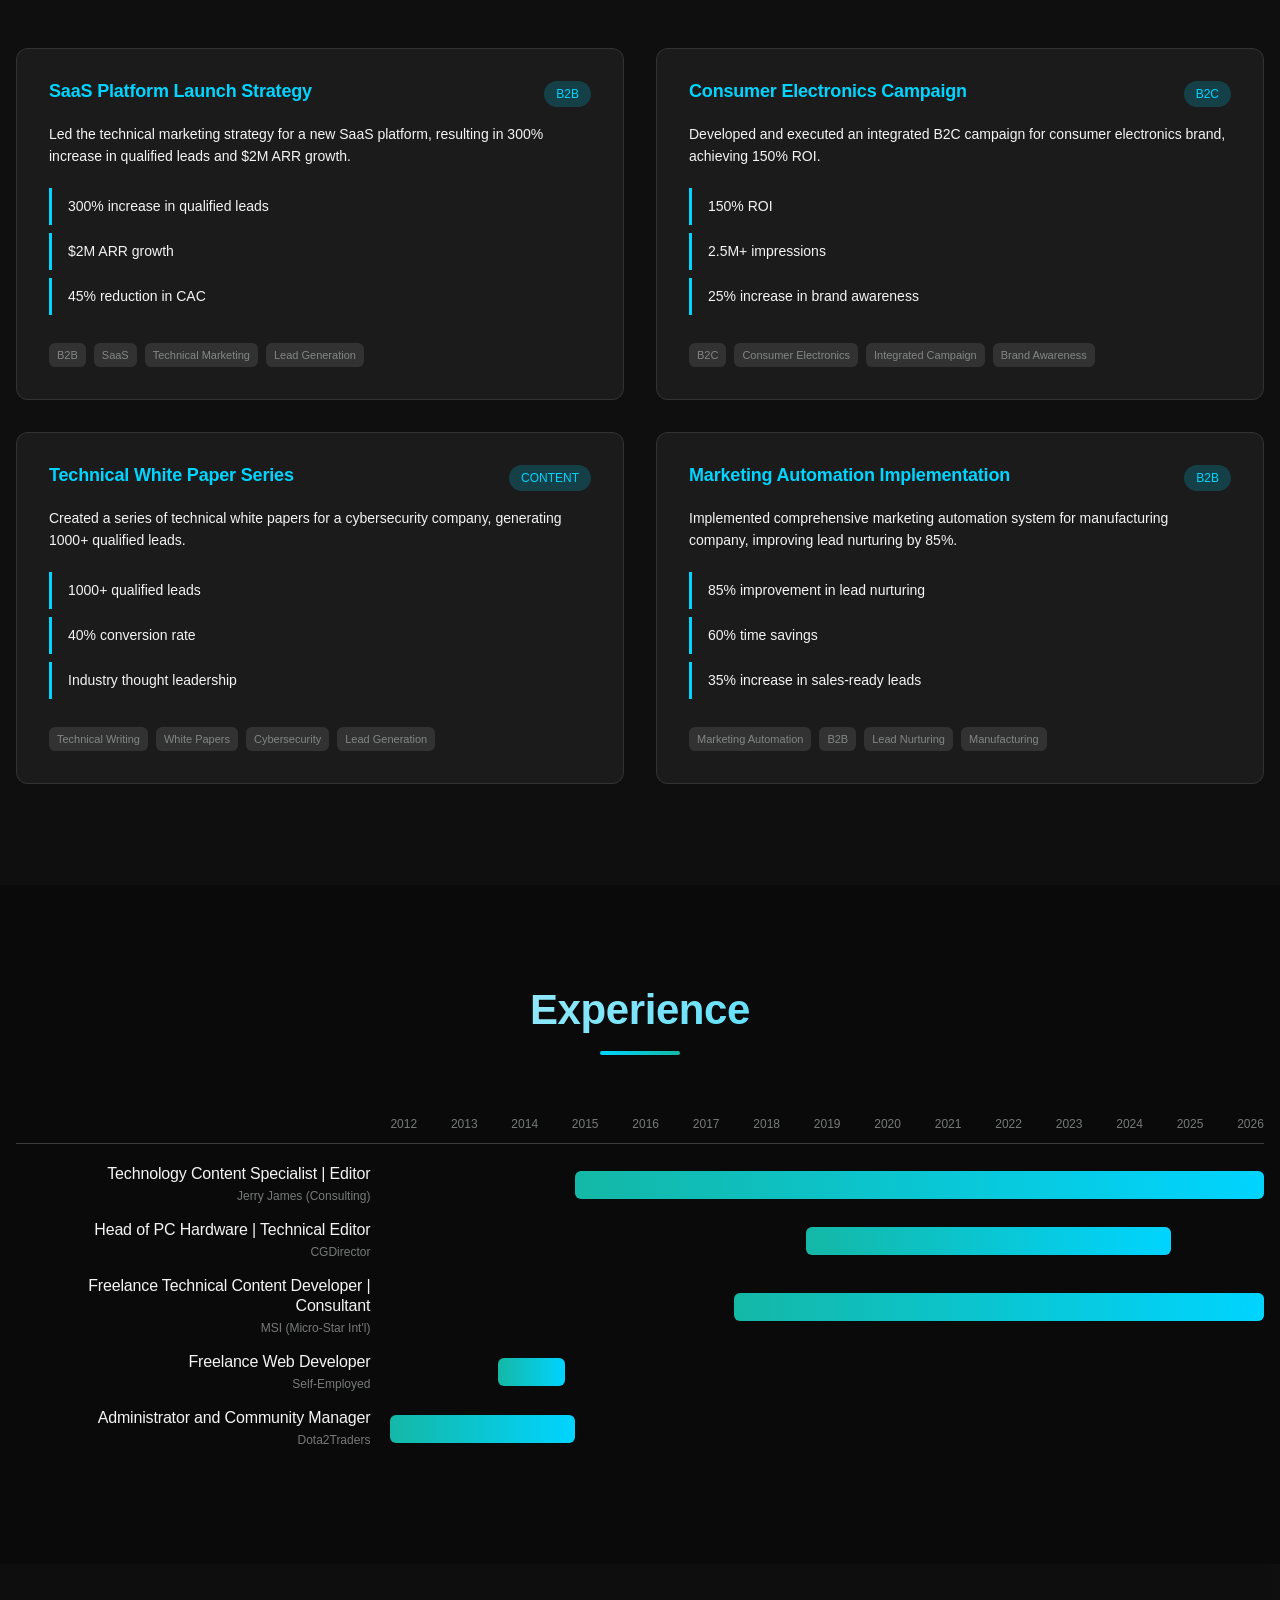
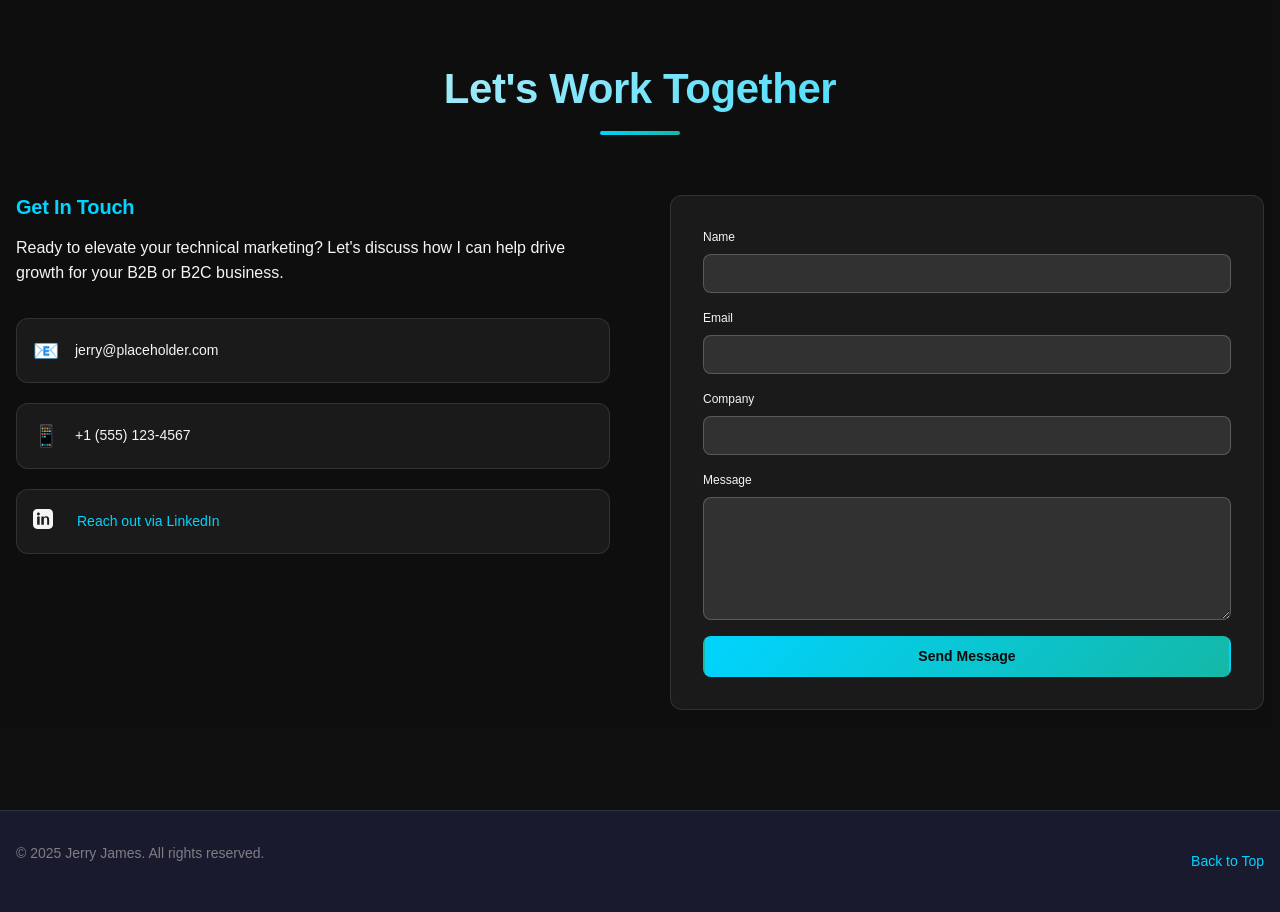
==== commit 4a54abd2: "Updated mobile responsiveness and fixed some styling issues." ====
--- a/index.html
+++ b/index.html
@@ -107,9 +107,9 @@
                 </div>
             </div>
         </div>
-        <div class="scroll-indicator">
+        <a href="#about" class="scroll-indicator" aria-label="Scroll to next section">
             <div class="scroll-arrow"></div>
-        </div>
+        </a>
     </section>
 
     <!-- About Section -->
--- a/style.css
+++ b/style.css
@@ -1394,33 +1394,51 @@
   .nav-menu {
     position: fixed;
     top: 70px;
-    left: 0; /* Changed from left: -100% */
+    left: 0;
     width: 100%;
     height: calc(100vh - 70px);
     
-    /* New "glass" background that matches the theme */
-    background: rgba(10, 10, 10, 0.8); /* Using your --color-dark-primary */
-    backdrop-filter: blur(12px);
+    /* Start with the background and filter turned OFF */
+    background: rgba(10, 10, 10, 0); /* Start fully transparent */
+    backdrop-filter: blur(0px); /* Start with no blur */
     
-    /* Center the links vertically and horizontally */
-    display: flex; /* Ensure flex is active */
+    display: flex;
     flex-direction: column;
-    justify-content: center; /* Changed from flex-start */
+    justify-content: center;
     align-items: center;
-    padding-top: 0; /* Removed old padding */
-
-    /* New performant animation: fade and move from top */
+    padding-top: 0;
     opacity: 0;
     transform: translateY(-20px);
-    pointer-events: none; /* Prevent interaction when hidden */
-    transition: opacity 0.3s ease-out, transform 0.3s ease-out;
-}
-
-  .nav-menu.active {
-      opacity: 1;
-      transform: translateY(0);
-      pointer-events: auto; /* Allow interaction when visible */
-  }
+    pointer-events: none;
+    visibility: hidden;
+
+    /* Add background and backdrop-filter to the transition list */
+    transition: 
+        opacity 0.35s ease-out, 
+        transform 0.35s ease-out, 
+        visibility 0s linear 0.35s,
+        backdrop-filter 0.35s ease-out,
+        background 0.35s ease-out;
+}
+
+.nav-menu.active {
+    opacity: 1;
+    transform: translateY(0);
+    pointer-events: auto;
+    visibility: visible;
+
+    /* Turn the background and filter ON when active */
+    background: rgba(10, 10, 10, 0.8);
+    backdrop-filter: blur(12px);
+
+    /* The reverse transition is defined above, so no change needed here */
+    transition: 
+        opacity 0.35s ease-out, 
+        transform 0.35s ease-out, 
+        visibility 0s linear 0s,
+        backdrop-filter 0.35s ease-out,
+        background 0.35s ease-out;
+}
   .nav-menu .nav-link {
       font-size: var(--font-size-2xl); /* Make links larger and easier to tap */
       padding: var(--space-16) 0;
@@ -1444,6 +1462,8 @@
   .nav-menu.active .nav-link:nth-child(6) { transition-delay: 0.35s; }
   .nav-menu.active .nav-link:nth-child(7) { transition-delay: 0.4s; }
   .nav-menu.active .nav-link:nth-child(8) { transition-delay: 0.45s; }
+
+  
   .hamburger.active span:nth-child(1) { transform: rotate(-45deg) translate(-5px, 6px); }
   .hamburger.active span:nth-child(2) { opacity: 0; }
   .hamburger.active span:nth-child(3) { transform: rotate(45deg) translate(-5px, -6px); }
@@ -1538,4 +1558,44 @@
 .shape-assembler i:nth-child(6) { animation-delay: 0.3s; }
 .shape-assembler i:nth-child(7) { animation-delay: 0.8s; }
 .shape-assembler i:nth-child(8) { animation-delay: 0.5s; }
-.shape-assembler i:nth-child(9) { animation-delay: 0.7s; }+.shape-assembler i:nth-child(9) { animation-delay: 0.7s; }
+
+.section,
+.container {
+    /* We animate the padding change that happens on smaller screens. */
+    transition: padding 0.4s ease-in-out;
+}
+
+/* 2. For the main content grids */
+/* 
+   While we can't easily animate the grid columns themselves, we can
+   smooth out the resizing of the containers that hold them, which
+   gives a much less jarring effect.
+*/
+.skills-grid,
+.services-grid,
+.portfolio-grid,
+.contact-content {
+    transition: all 0.4s ease-in-out;
+}
+
+/* 3. For specific components that resize */
+.filter-btn {
+    /* 
+       This smoothes the font-size and padding change, AND it has the
+       added benefit of making the button's hover effects animate smoothly too.
+    */
+    transition: all 0.3s ease-in-out;
+}
+
+/* 4. For the About Me highlights */
+.highlight-item {
+    /* Smoothes the transition when it stacks vertically */
+    transition: transform 0.3s ease, background 0.3s ease, border-color 0.3s ease;
+}
+
+/* 5. For the Gantt Chart rows */
+.gantt-row {
+    /* Smoothes the change when it switches from row to column on mobile */
+    transition: padding 0.4s ease-in-out, background 0.4s ease-in-out;
+}
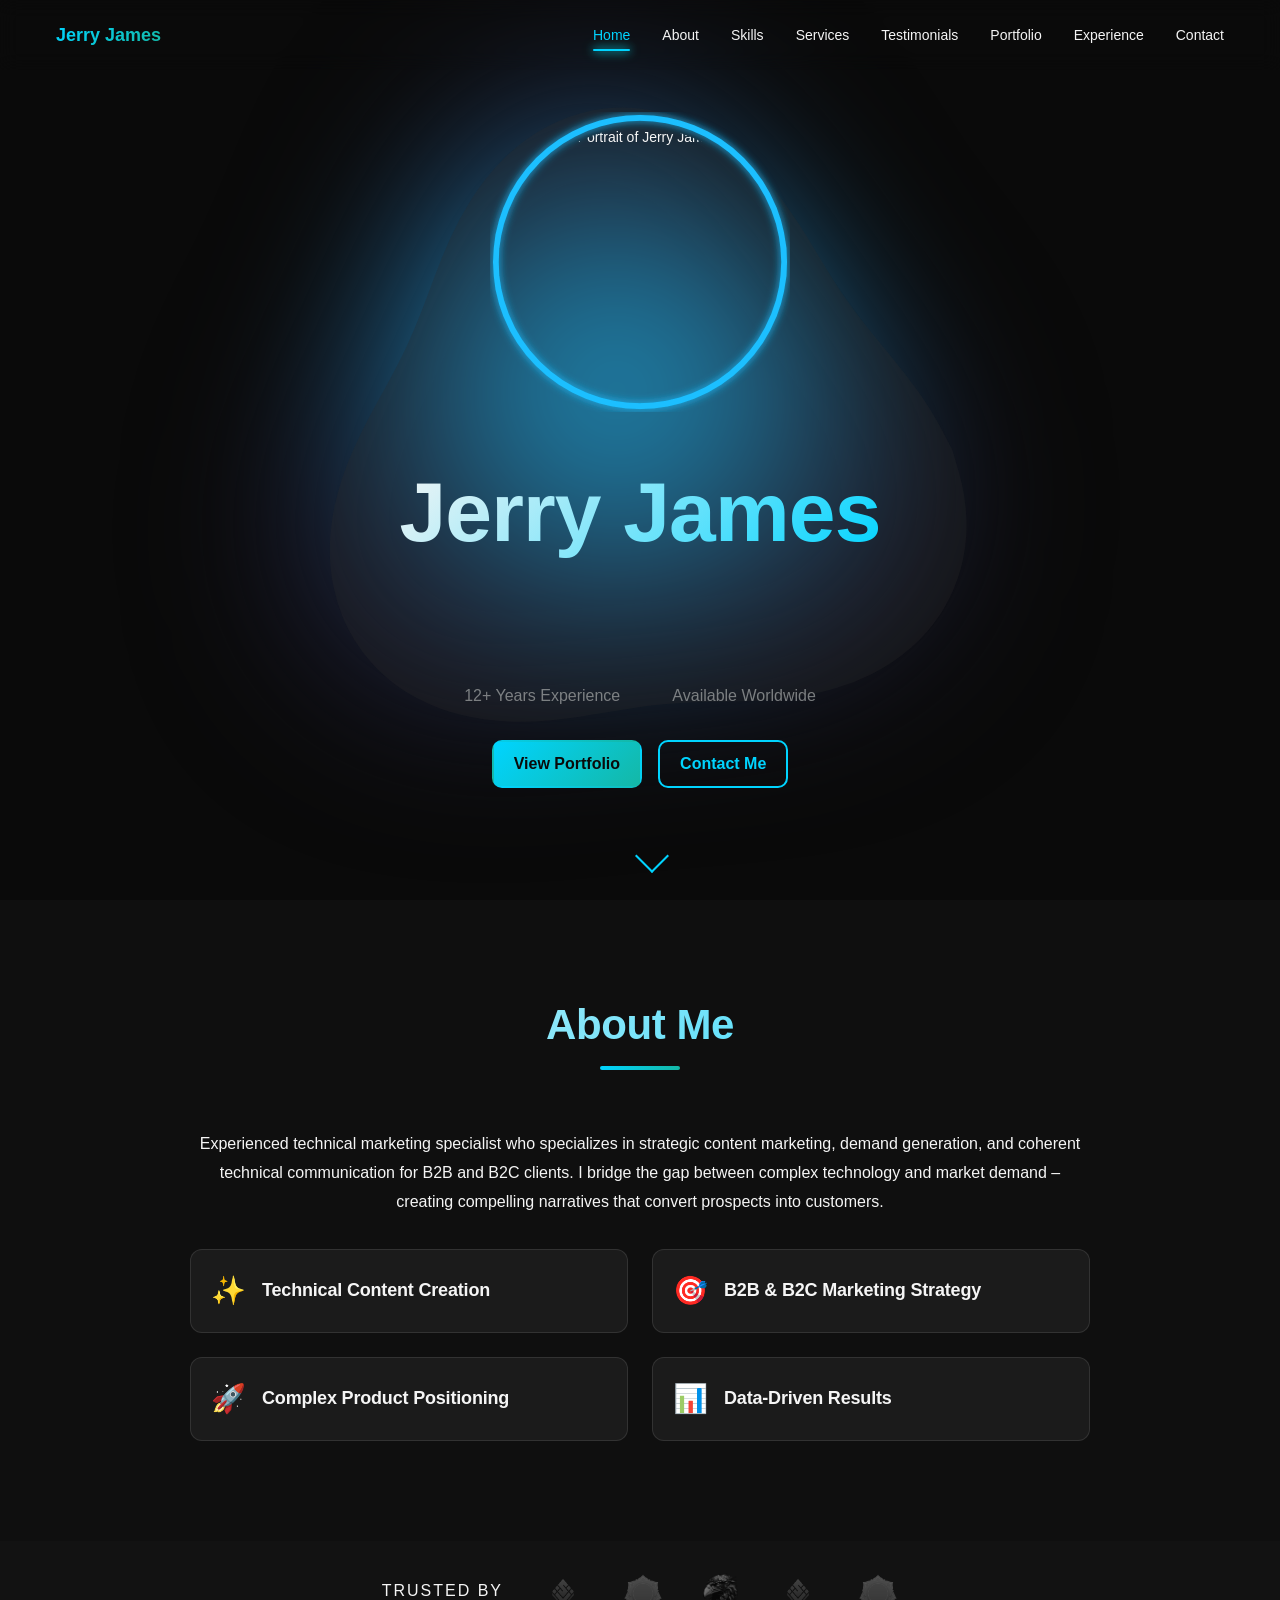
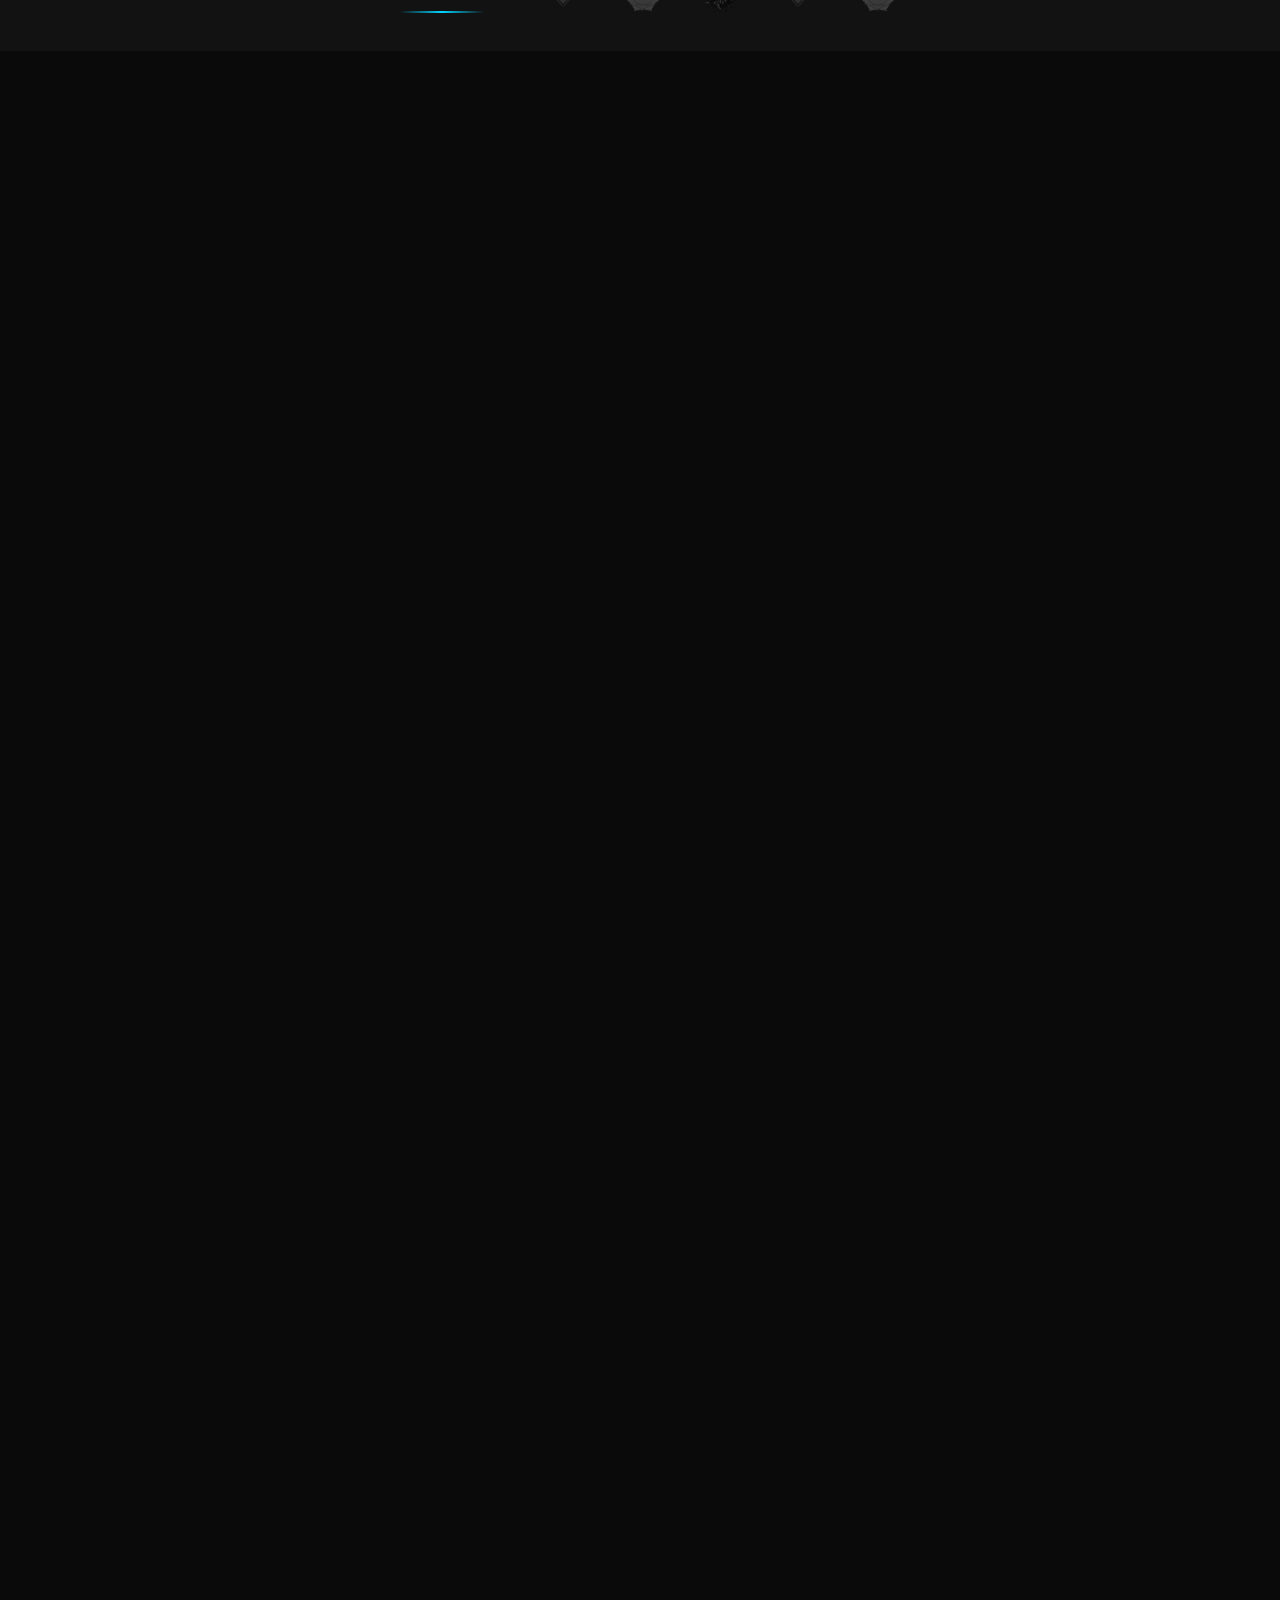
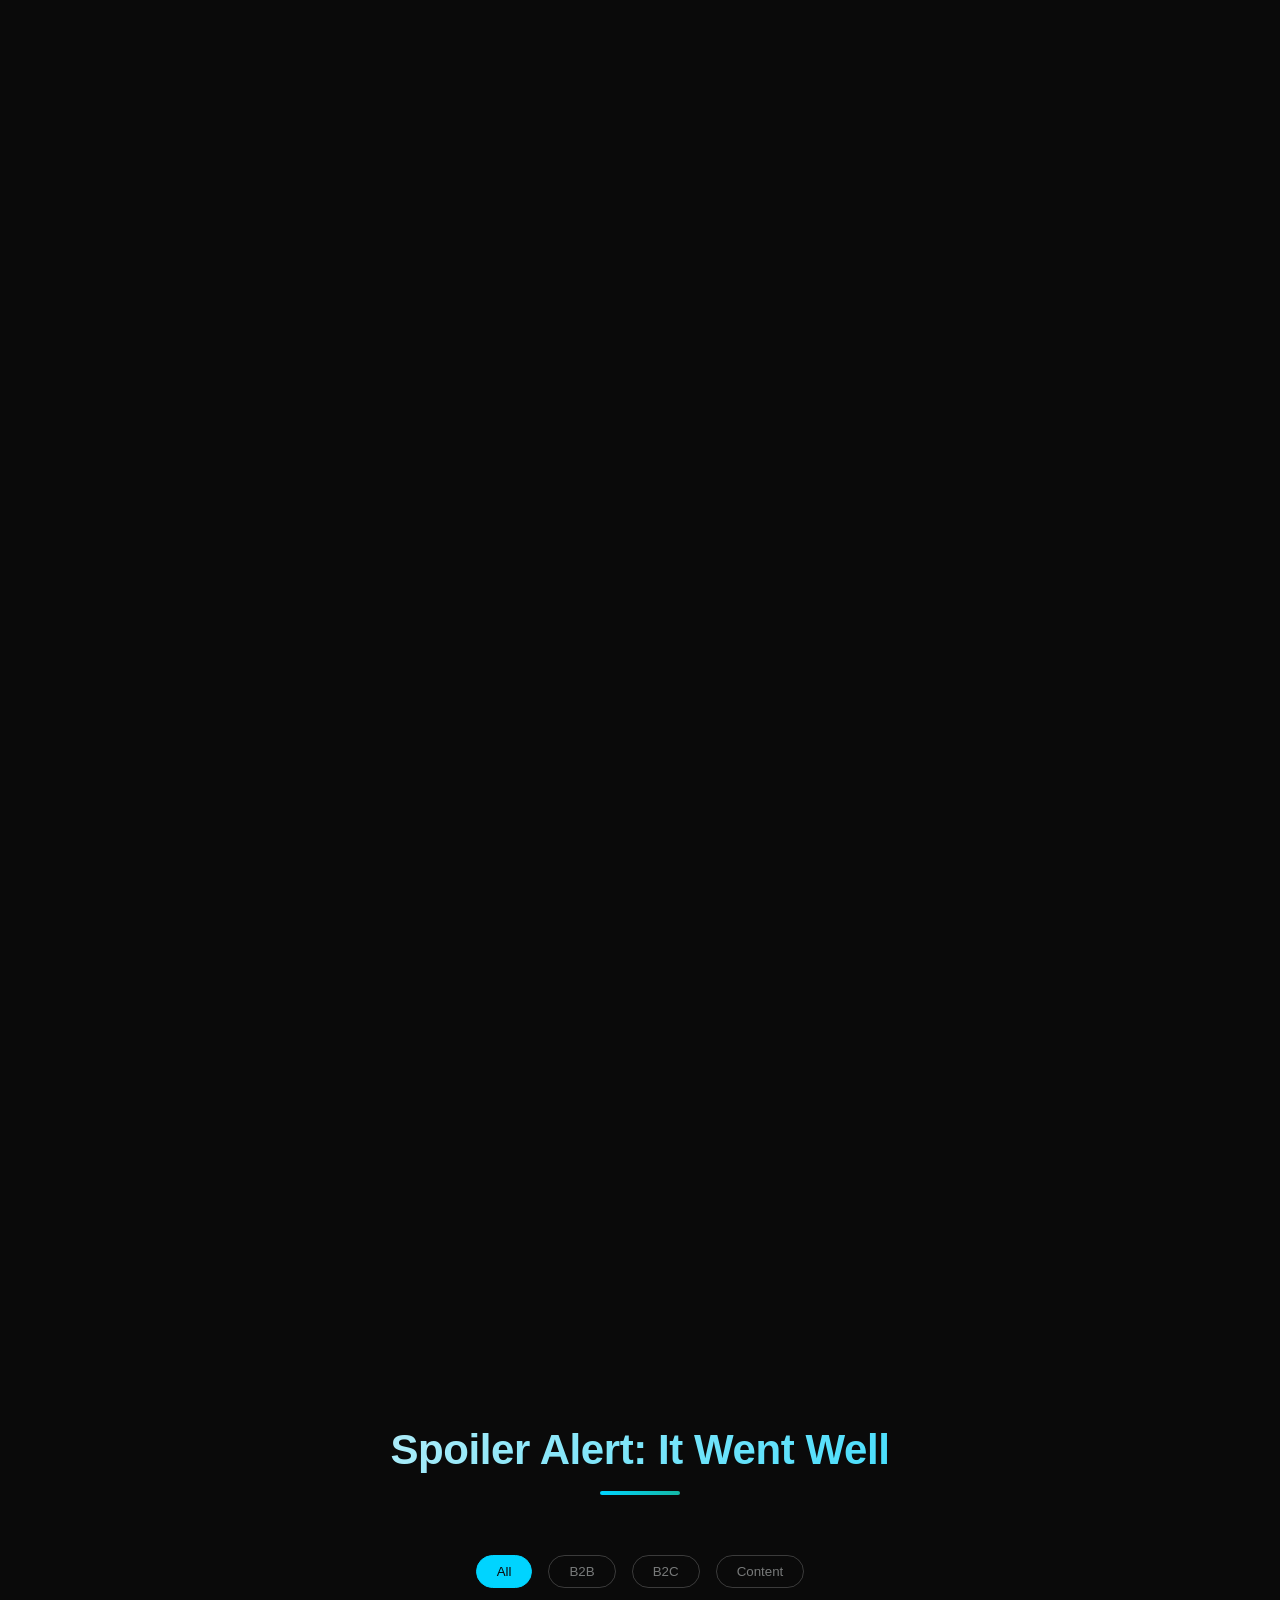
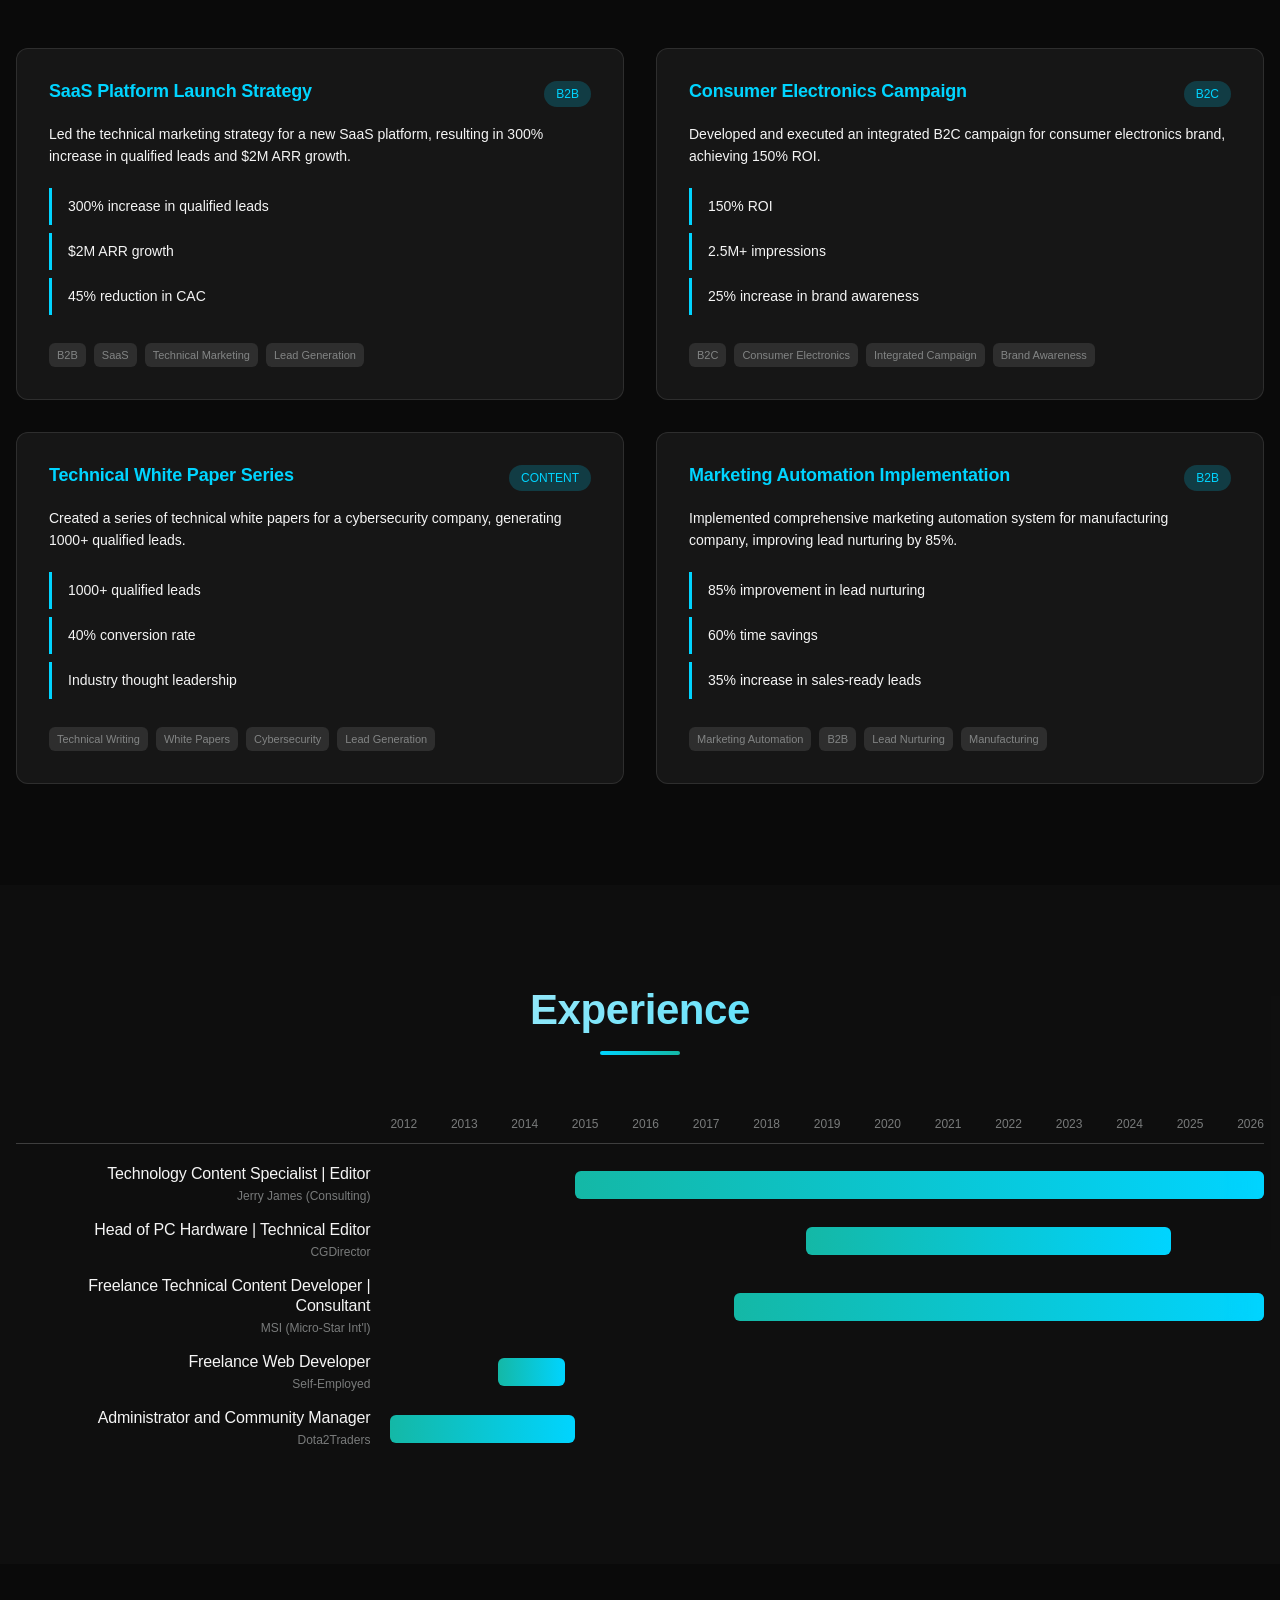
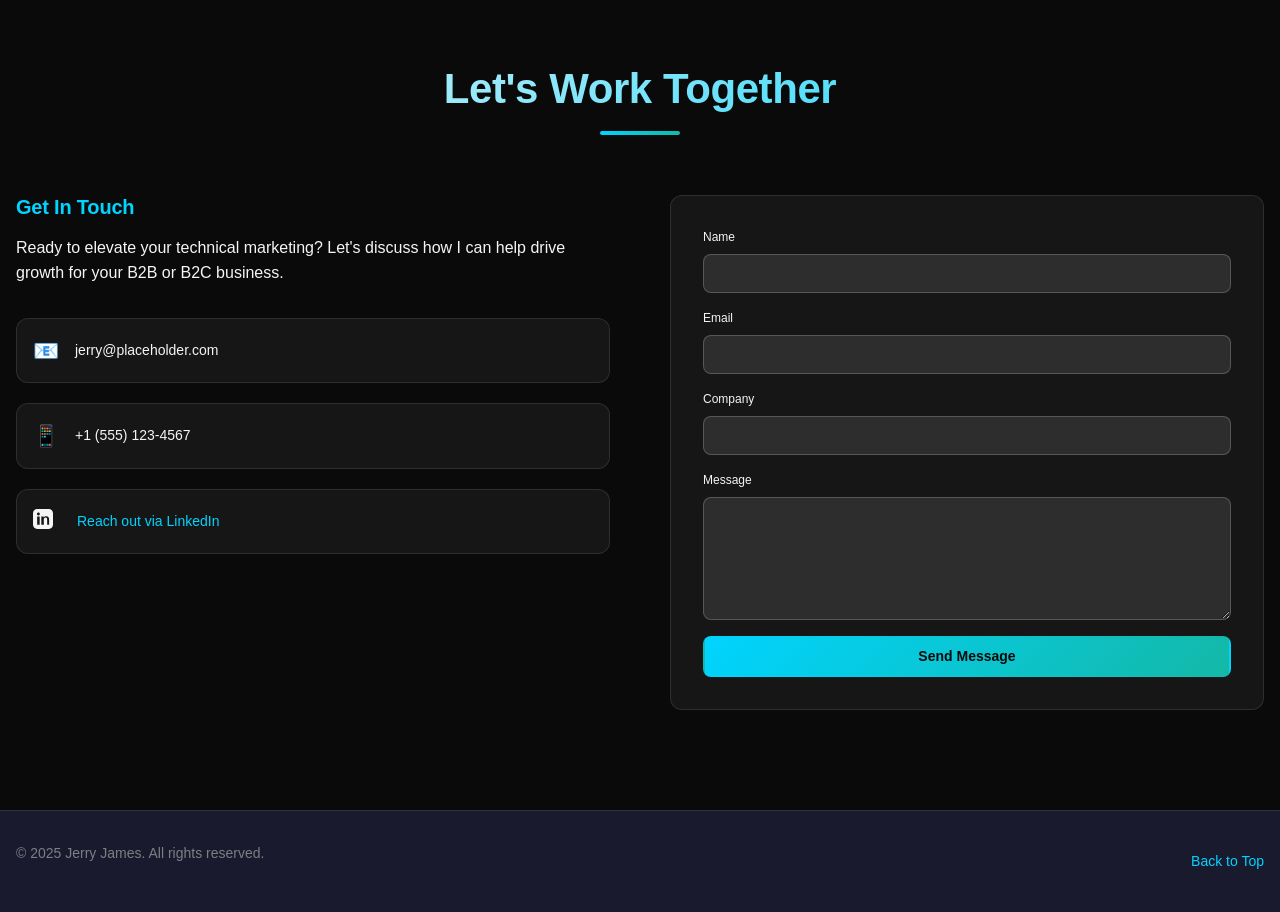
==== commit 57b6fae8: "perf: optimize rendering by adding lazy loading, will-change properties, and intersection-based anim" ====
--- a/index.html
+++ b/index.html
@@ -173,11 +173,11 @@
                     Trusted By
                 </div>
                 <div class="logo-set-container">
-                    <div class="logo-item"><img src="logos/Logo1_CompanyA.png" alt="Company A logo" class="logo-img" /></div>
-                    <div class="logo-item"><img src="logos/Logo2_CompanyB.png" alt="Company B logo" class="logo-img" /></div>
-                    <div class="logo-item"><img src="logos/Logo3_CompanyC.png" alt="Company C logo" class="logo-img" /></div>
-                    <div class="logo-item"><img src="logos/Logo4_CompanyD.png" alt="Company D logo" class="logo-img" /></div>
-                    <div class="logo-item"><img src="logos/Logo5_CompanyE.png" alt="Company E logo" class="logo-img" /></div>
+                    <div class="logo-item"><img src="logos/Logo1_CompanyA.png" alt="Company A logo" class="logo-img" loading="lazy" /></div>
+                    <div class="logo-item"><img src="logos/Logo2_CompanyB.png" alt="Company B logo" class="logo-img" loading="lazy" /></div>
+                    <div class="logo-item"><img src="logos/Logo3_CompanyC.png" alt="Company C logo" class="logo-img" loading="lazy" /></div>
+                    <div class="logo-item"><img src="logos/Logo4_CompanyD.png" alt="Company D logo" class="logo-img" loading="lazy" /></div>
+                    <div class="logo-item"><img src="logos/Logo5_CompanyE.png" alt="Company E logo" class="logo-img" loading="lazy" /></div>
                 </div>
             </div>
         </div>
--- a/style.css
+++ b/style.css
@@ -543,6 +543,7 @@
   filter: blur(70px); 
   transform: scale(1.05);
   transform-origin: center center;
+  will-change: transform, filter;
 }
 
 #hero-blob-path {
@@ -660,6 +661,16 @@
     justify-content: center;
     flex-shrink: 0;
     transition: width 0.4s ease-in-out, height 0.4s ease-in-out;
+}
+
+@media (max-width: 480px) {
+    .neon-frame-container {
+        width: 180px;
+        height: 180px;
+    }
+    .hero-content {
+        gap: 20px; /* Reduce the gap between portrait and text on mobile */
+    }
 }
 
 .neon-frame-image {
@@ -1401,6 +1412,7 @@
     /* Start with the background and filter turned OFF */
     background: rgba(10, 10, 10, 0); /* Start fully transparent */
     backdrop-filter: blur(0px); /* Start with no blur */
+    -webkit-backdrop-filter: blur(0px);
     
     display: flex;
     flex-direction: column;
@@ -1428,8 +1440,9 @@
     visibility: visible;
 
     /* Turn the background and filter ON when active */
-    background: rgba(10, 10, 10, 0.8);
+    background: rgba(10, 10, 10, 0.95);
     backdrop-filter: blur(12px);
+    -webkit-backdrop-filter: blur(12px);
 
     /* The reverse transition is defined above, so no change needed here */
     transition: 
@@ -1451,6 +1464,10 @@
   .nav-menu.active .nav-link {
       opacity: 1;
       transform: translateY(0);
+  }
+
+  #nav-menu::after {
+      display: none;
   }
 
   /* Staggered animation for each link */
@@ -1542,6 +1559,7 @@
   opacity: 0;
   transform: scale(0);
   animation: assemble-square 3s infinite ease-in-out;
+  will-change: transform, opacity, box-shadow;
 }
 
 @keyframes assemble-square {
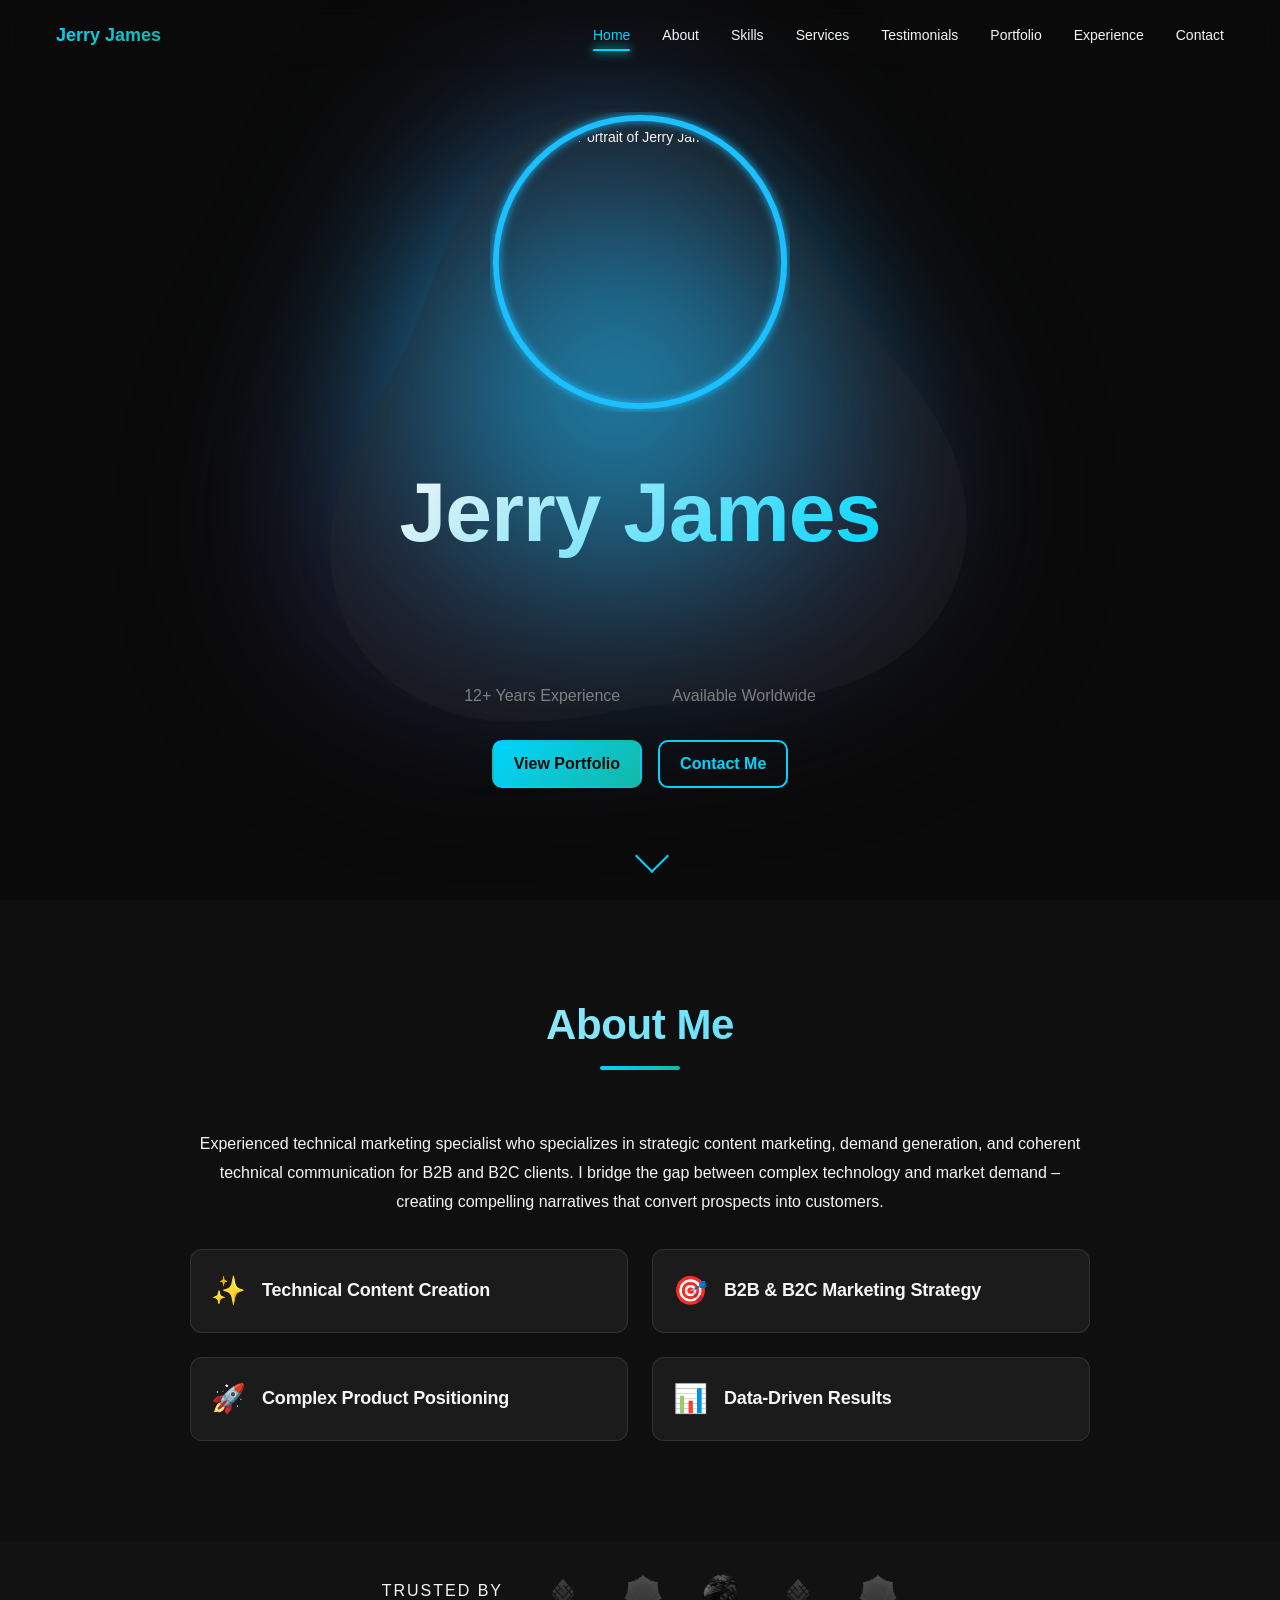
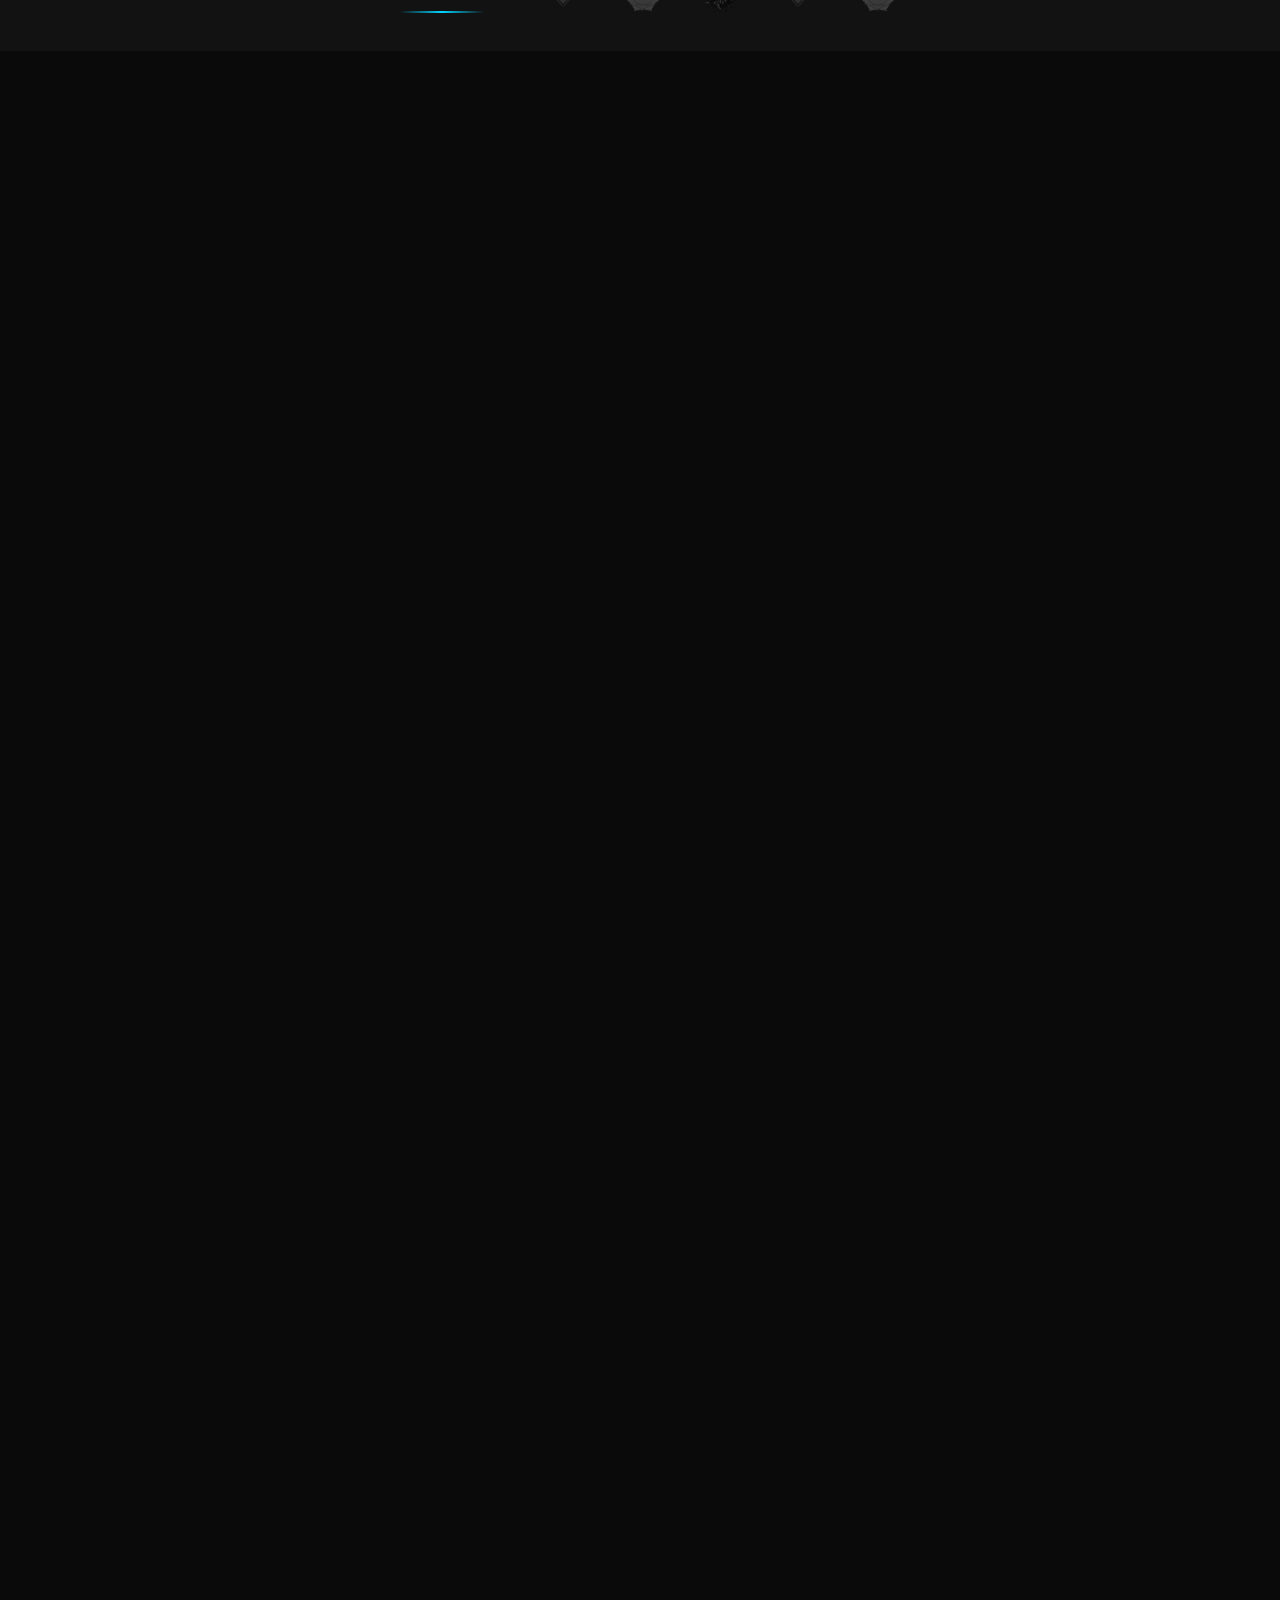
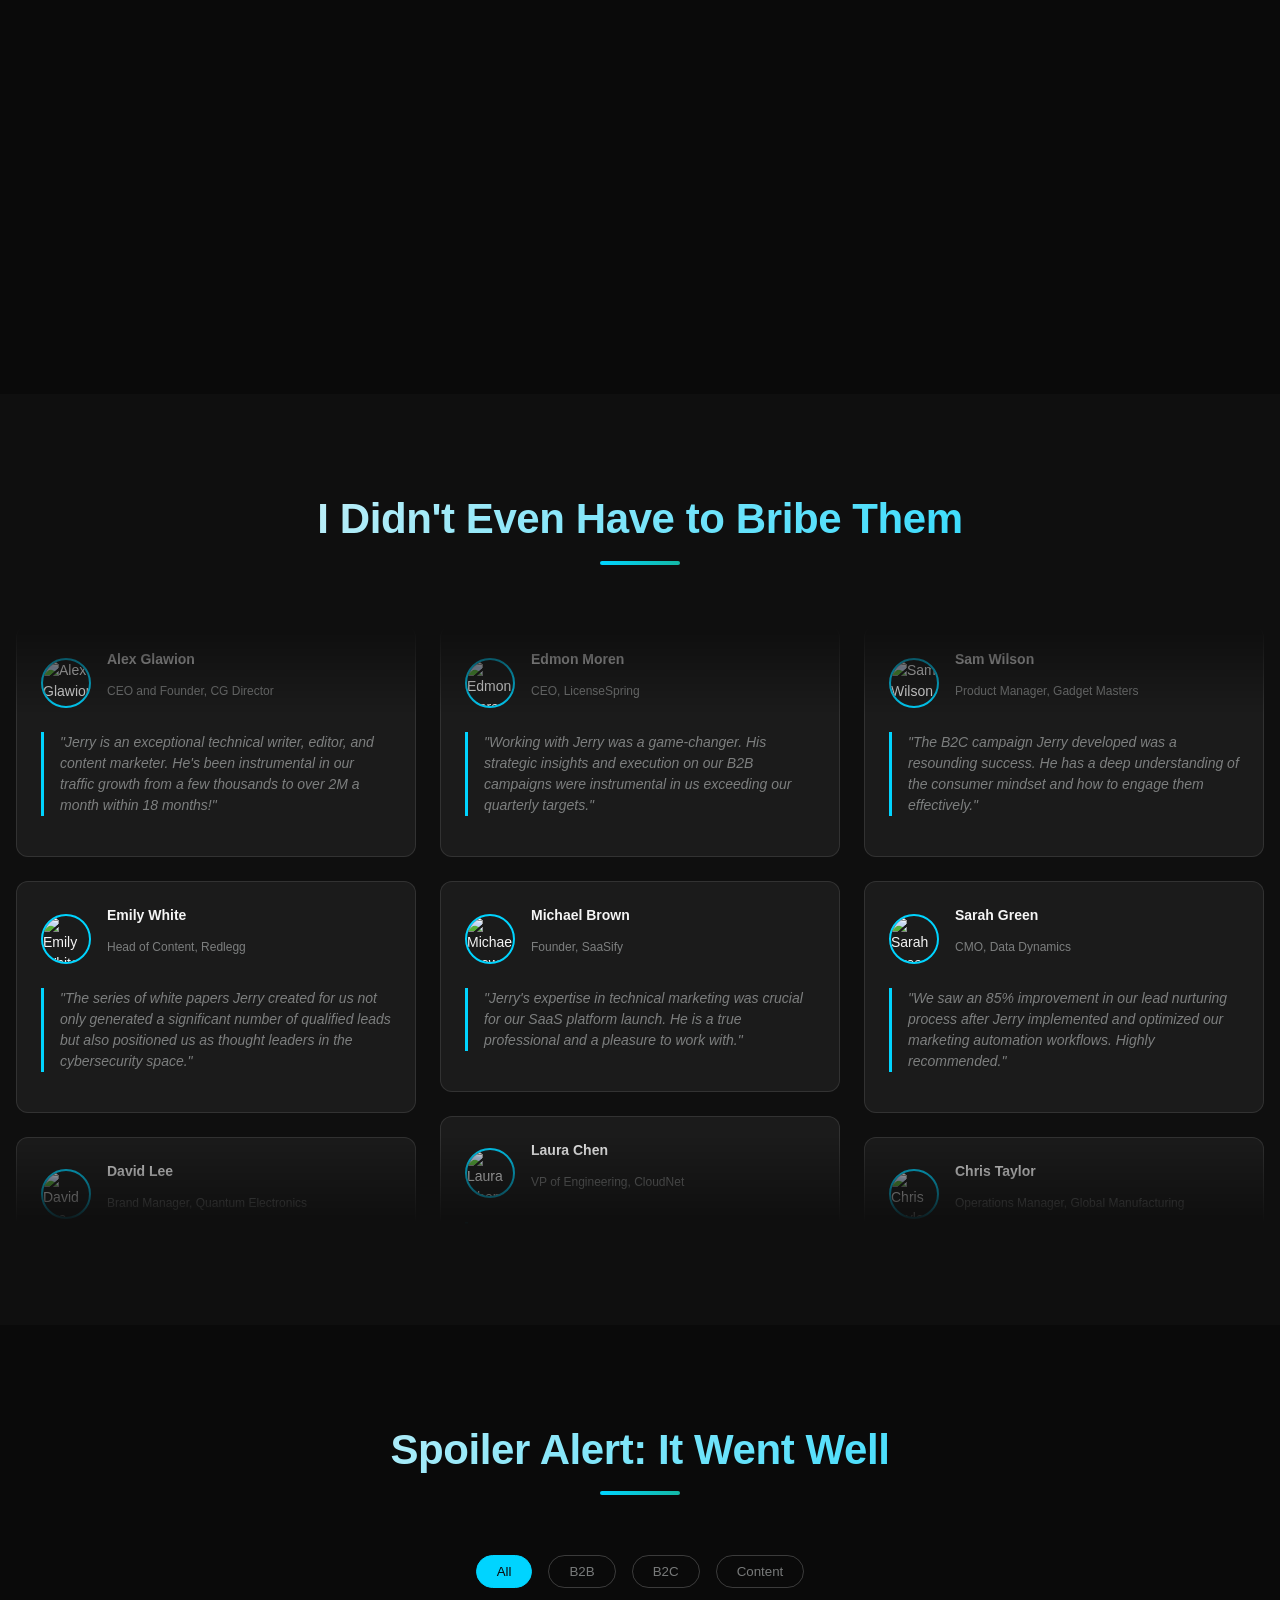
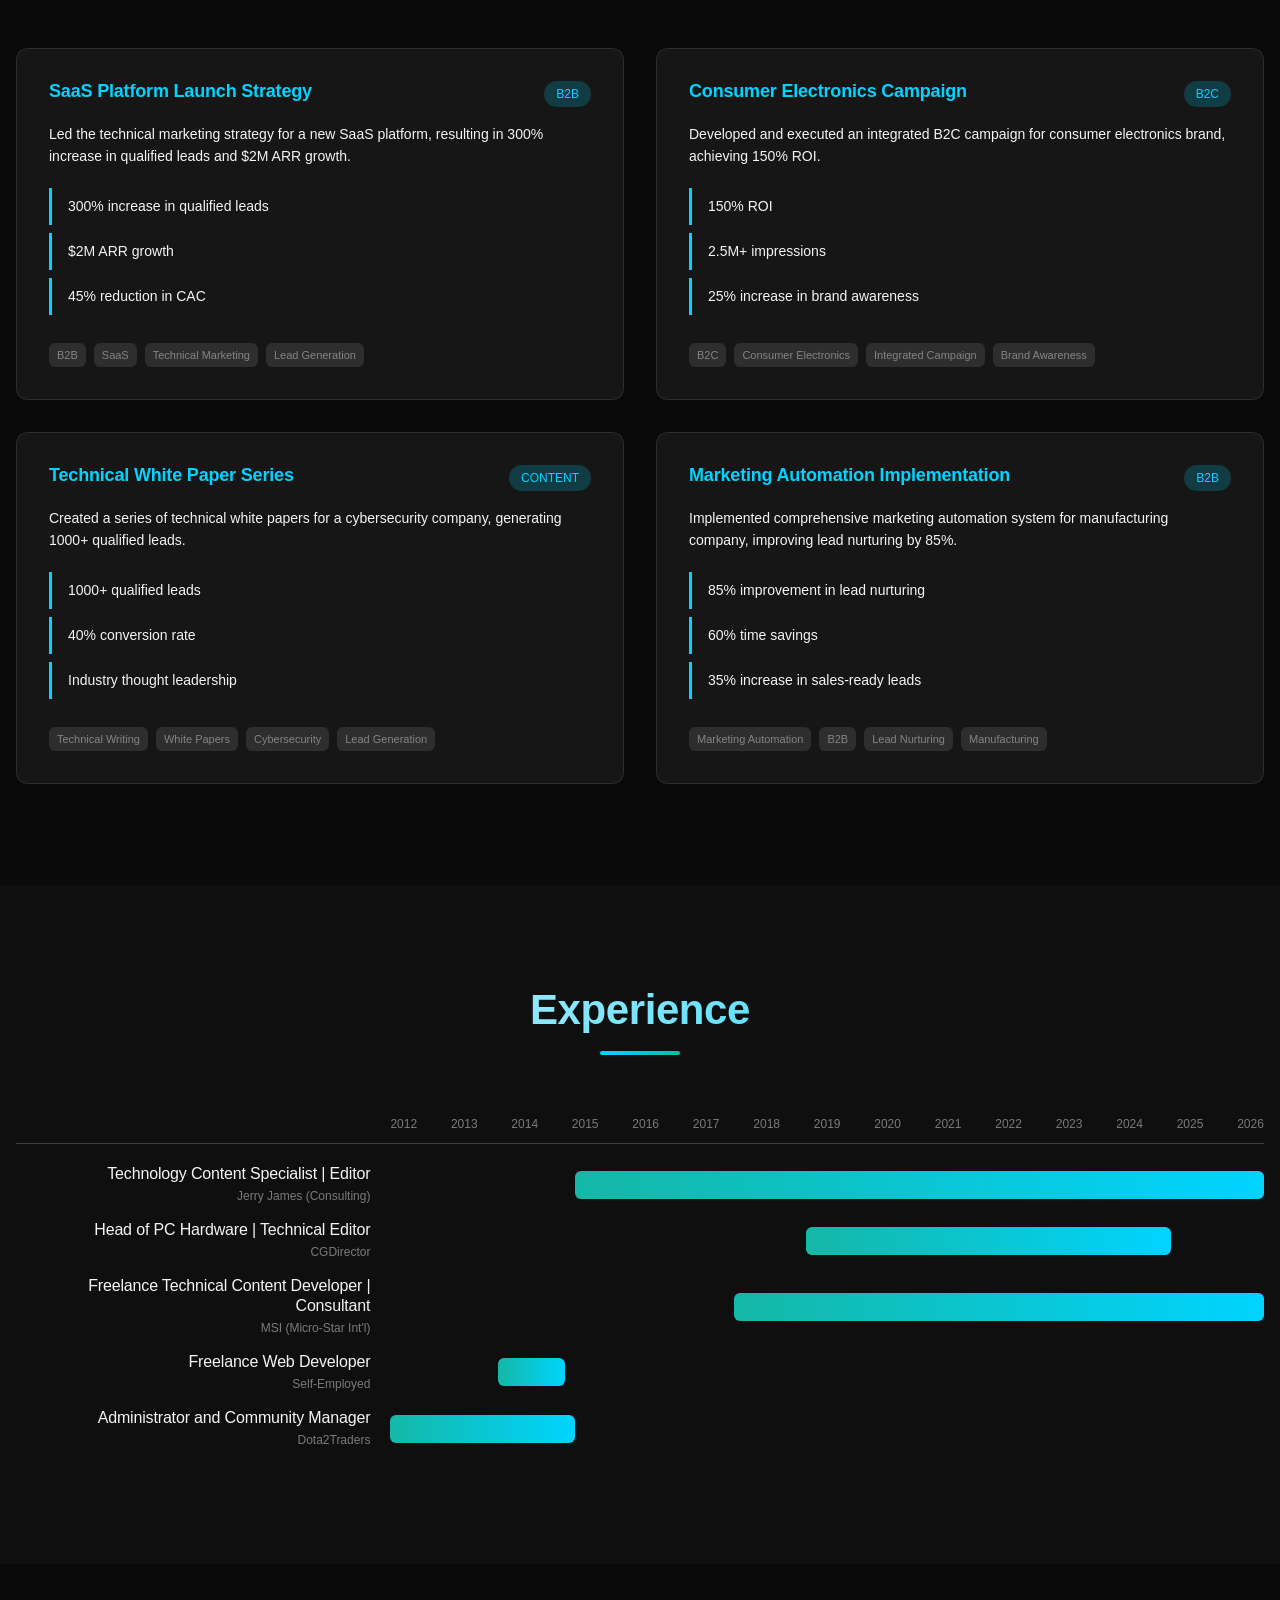
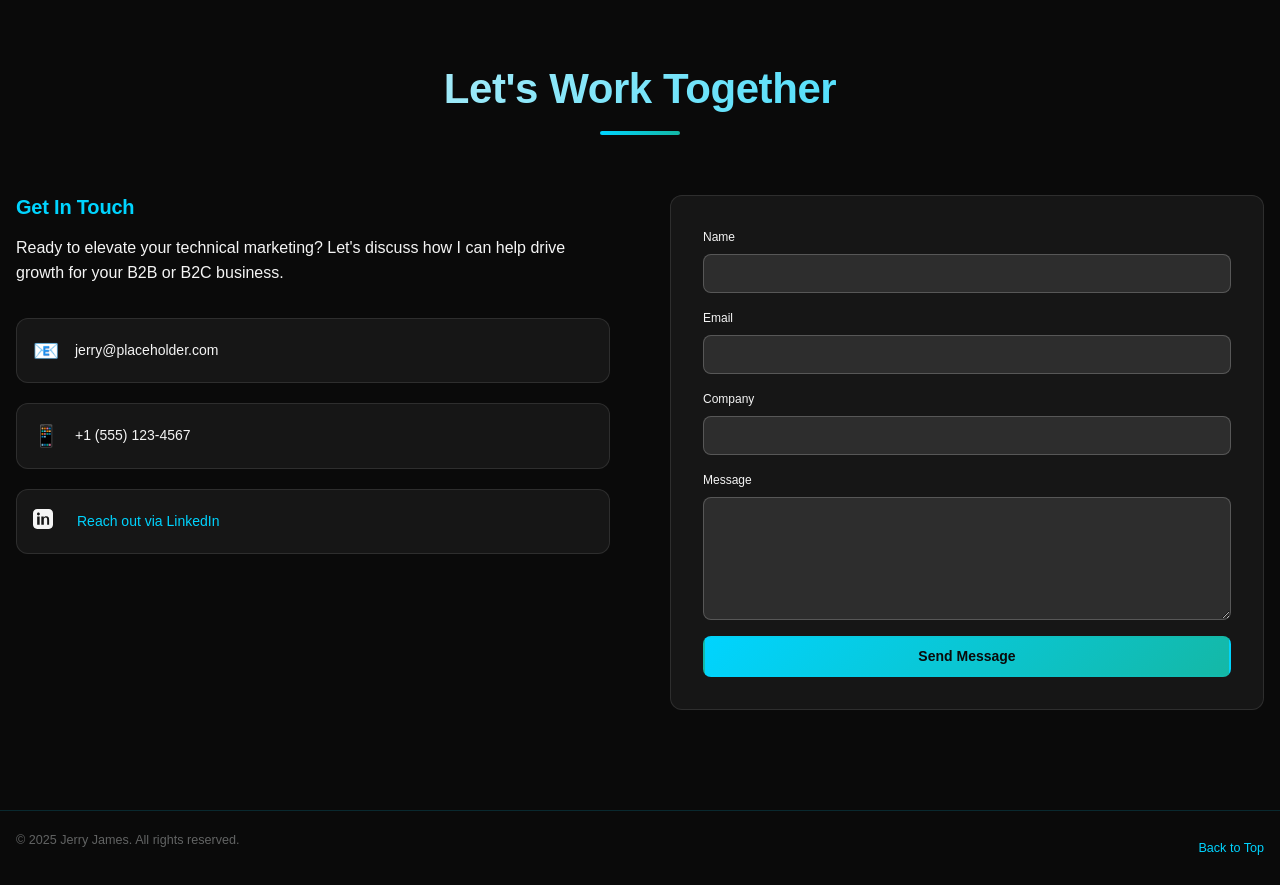
==== commit b4f9d2af: "feat: add xray-prototype.html and apply code formatting to index.html" ====
--- a/index.html
+++ b/index.html
@@ -1,5 +1,6 @@
 <!DOCTYPE html>
 <html lang="en" data-color-scheme="dark">
+
 <head>
     <meta charset="UTF-8">
     <meta name="viewport" content="width=device-width, initial-scale=1.0">
@@ -9,6 +10,7 @@
     <link href="https://fonts.googleapis.com/css2?family=Geist:wght@100..900&display=swap" rel="stylesheet">
     <link rel="stylesheet" href="style.css">
 </head>
+
 <body>
     <!-- Loading Screen -->
     <div id="loading-screen" class="loading-screen">
@@ -64,8 +66,9 @@
         </svg>
         <div class="hero-content">
             <div class="neon-frame-container">
-                <img src="https://media.licdn.com/dms/image/v2/D5603AQEUhyjoCfiYQw/profile-displayphoto-shrink_400_400/profile-displayphoto-shrink_400_400/0/1703645590071?e=1761177600&v=beta&t=E82Wj0ZMJxB6Xwj0-I_wD7GXDjmtjI4IOEeLKBDLzR8" alt="Portrait of Jerry James" class="neon-frame-image">
-                
+                <img src="https://media.licdn.com/dms/image/v2/D5603AQEUhyjoCfiYQw/profile-displayphoto-shrink_400_400/profile-displayphoto-shrink_400_400/0/1703645590071?e=1761177600&v=beta&t=E82Wj0ZMJxB6Xwj0-I_wD7GXDjmtjI4IOEeLKBDLzR8"
+                    alt="Portrait of Jerry James" class="neon-frame-image">
+
                 <!-- This SVG will draw the glowing circle -->
                 <svg class="neon-circle-svg" viewBox="0 0 102 102" xmlns="http://www.w3.org/2000/svg">
                     <defs>
@@ -91,7 +94,7 @@
                 <p class="hero-subtitle">
                     <span class="subtitle-experience">
                         <span id="years-experience"></span>+ Years Experience
-                    </span> 
+                    </span>
                     <span class="shape-assembler" id="shape-assembler">
                         <i></i><i></i><i></i>
                         <i></i><i></i><i></i>
@@ -121,7 +124,10 @@
             </div>
             <div class="about-content">
                 <div class="about-text">
-                    <p class="about-description">Experienced technical marketing specialist who specializes in strategic content marketing, demand generation, and coherent technical communication for B2B and B2C clients. I bridge the gap between complex technology and market demand – creating compelling narratives that convert prospects into customers.</p>
+                    <p class="about-description">Experienced technical marketing specialist who specializes in strategic
+                        content marketing, demand generation, and coherent technical communication for B2B and B2C
+                        clients. I bridge the gap between complex technology and market demand – creating compelling
+                        narratives that convert prospects into customers.</p>
                     <div class="about-highlights">
                         <div class="highlight-item" tabindex="0">
                             <div class="highlight-header">
@@ -129,7 +135,9 @@
                                 <h4 class="highlight-title">Technical Content Creation</h4>
                             </div>
                             <div class="highlight-description">
-                                <p>I create compelling white papers, case studies, and documentation that translate complex technical features into clear business value, driving lead generation and establishing thought leadership.</p>
+                                <p>I create compelling white papers, case studies, and documentation that translate
+                                    complex technical features into clear business value, driving lead generation and
+                                    establishing thought leadership.</p>
                             </div>
                         </div>
                         <div class="highlight-item" tabindex="0">
@@ -138,7 +146,9 @@
                                 <h4 class="highlight-title">B2B & B2C Marketing Strategy</h4>
                             </div>
                             <div class="highlight-description">
-                                <p>From account-based marketing (ABM) for enterprise clients to broad consumer campaigns, I develop and execute cohesive strategies that resonate with the target audience and achieve measurable goals.</p>
+                                <p>From account-based marketing (ABM) for enterprise clients to broad consumer
+                                    campaigns, I develop and execute cohesive strategies that resonate with the target
+                                    audience and achieve measurable goals.</p>
                             </div>
                         </div>
                         <div class="highlight-item" tabindex="0">
@@ -147,7 +157,9 @@
                                 <h4 class="highlight-title">Complex Product Positioning</h4>
                             </div>
                             <div class="highlight-description">
-                                <p>I specialize in taking multifaceted tech products and positioning them in crowded markets. I build the narrative that highlights unique strengths and solves real-world customer problems.</p>
+                                <p>I specialize in taking multifaceted tech products and positioning them in crowded
+                                    markets. I build the narrative that highlights unique strengths and solves
+                                    real-world customer problems.</p>
                             </div>
                         </div>
                         <div class="highlight-item" tabindex="0">
@@ -156,7 +168,9 @@
                                 <h4 class="highlight-title">Data-Driven Results</h4>
                             </div>
                             <div class="highlight-description">
-                                <p>Every decision is backed by data. I leverage analytics from Google, HubSpot, and other platforms to track KPIs, optimize campaign performance, and demonstrate clear marketing ROI.</p>
+                                <p>Every decision is backed by data. I leverage analytics from Google, HubSpot, and
+                                    other platforms to track KPIs, optimize campaign performance, and demonstrate clear
+                                    marketing ROI.</p>
                             </div>
                         </div>
                     </div>
@@ -173,15 +187,20 @@
                     Trusted By
                 </div>
                 <div class="logo-set-container">
-                    <div class="logo-item"><img src="logos/Logo1_CompanyA.png" alt="Company A logo" class="logo-img" loading="lazy" /></div>
-                    <div class="logo-item"><img src="logos/Logo2_CompanyB.png" alt="Company B logo" class="logo-img" loading="lazy" /></div>
-                    <div class="logo-item"><img src="logos/Logo3_CompanyC.png" alt="Company C logo" class="logo-img" loading="lazy" /></div>
-                    <div class="logo-item"><img src="logos/Logo4_CompanyD.png" alt="Company D logo" class="logo-img" loading="lazy" /></div>
-                    <div class="logo-item"><img src="logos/Logo5_CompanyE.png" alt="Company E logo" class="logo-img" loading="lazy" /></div>
-                </div>
-            </div>
-        </div>
-    </section>  
+                    <div class="logo-item"><img src="logos/Logo1_CompanyA.png" alt="Company A logo" class="logo-img"
+                            loading="lazy" /></div>
+                    <div class="logo-item"><img src="logos/Logo2_CompanyB.png" alt="Company B logo" class="logo-img"
+                            loading="lazy" /></div>
+                    <div class="logo-item"><img src="logos/Logo3_CompanyC.png" alt="Company C logo" class="logo-img"
+                            loading="lazy" /></div>
+                    <div class="logo-item"><img src="logos/Logo4_CompanyD.png" alt="Company D logo" class="logo-img"
+                            loading="lazy" /></div>
+                    <div class="logo-item"><img src="logos/Logo5_CompanyE.png" alt="Company E logo" class="logo-img"
+                            loading="lazy" /></div>
+                </div>
+            </div>
+        </div>
+    </section>
 
     <!-- Skills Section -->
     <section id="skills" class="section">
@@ -191,7 +210,7 @@
                 <div class="section-line"></div>
             </div>
             <div class="skills-grid" id="skills-grid">
-            <!-- SKILLS WILL BE INJECTED HERE BY JAVASCRIPT -->
+                <!-- SKILLS WILL BE INJECTED HERE BY JAVASCRIPT -->
             </div>
         </div>
     </section>
@@ -204,7 +223,7 @@
                 <div class="section-line"></div>
             </div>
             <div class="services-grid" id="services-grid">
-            <!-- SERVICES WILL BE INJECTED HERE BY JAVASCRIPT -->
+                <!-- SERVICES WILL BE INJECTED HERE BY JAVASCRIPT -->
             </div>
         </div>
     </section>
@@ -237,7 +256,7 @@
                 <button class="filter-btn" data-filter="content">Content</button>
             </div>
             <div class="portfolio-grid" id="portfolio-grid">
-            <!-- PORTFOLIO CARDS WILL BE INJECTED HERE BY JAVASCRIPT -->
+                <!-- PORTFOLIO CARDS WILL BE INJECTED HERE BY JAVASCRIPT -->
             </div>
         </div>
     </section>
@@ -250,7 +269,7 @@
                 <div class="section-line"></div>
             </div>
             <div id="gantt-chart-container">
-            <!-- EXPERIENCE GANTT CHART WILL BE INJECTED HERE BY JAVASCRIPT -->
+                <!-- EXPERIENCE GANTT CHART WILL BE INJECTED HERE BY JAVASCRIPT -->
             </div>
         </div>
     </section>
@@ -265,7 +284,8 @@
             <div class="contact-content">
                 <div class="contact-info">
                     <h3>Get In Touch</h3>
-                    <p>Ready to elevate your technical marketing? Let's discuss how I can help drive growth for your B2B or B2C business.</p>
+                    <p>Ready to elevate your technical marketing? Let's discuss how I can help drive growth for your B2B
+                        or B2C business.</p>
                     <div class="contact-details">
                         <div class="contact-item">
                             <div class="contact-icon">📧</div>
@@ -277,10 +297,15 @@
                         </div>
                         <div class="contact-item">
                             <div class="contact-icon" aria-label="LinkedIn">
-                                <svg xmlns="http://www.w3.org/2000/svg" width="20" height="20" viewBox="0 0 24 24" fill="currentColor" style="margin-right: 8px;"><path d="M19 0h-14c-2.761 0-5 2.239-5 5v14c0 2.761 2.239 5 5 5h14c2.761 0 5-2.239 5-5v-14c0-2.761-2.239-5-5-5zm-11 19h-3v-10h3v10zm-1.5-11.268c-.966 0-1.75-.784-1.75-1.75s.784-1.75 1.75-1.75 1.75.784 1.75 1.75-.784 1.75-1.75 1.75zm13.5 11.268h-3v-5.604c0-1.337-.026-3.063-1.868-3.063-1.868 0-2.154 1.459-2.154 2.967v5.7h-3v-10h2.881v1.367h.041c.401-.761 1.379-1.563 2.838-1.563 3.036 0 3.599 2 3.599 4.594v5.602z"/></svg>
+                                <svg xmlns="http://www.w3.org/2000/svg" width="20" height="20" viewBox="0 0 24 24"
+                                    fill="currentColor" style="margin-right: 8px;">
+                                    <path
+                                        d="M19 0h-14c-2.761 0-5 2.239-5 5v14c0 2.761 2.239 5 5 5h14c2.761 0 5-2.239 5-5v-14c0-2.761-2.239-5-5-5zm-11 19h-3v-10h3v10zm-1.5-11.268c-.966 0-1.75-.784-1.75-1.75s.784-1.75 1.75-1.75 1.75.784 1.75 1.75-.784 1.75-1.75 1.75zm13.5 11.268h-3v-5.604c0-1.337-.026-3.063-1.868-3.063-1.868 0-2.154 1.459-2.154 2.967v5.7h-3v-10h2.881v1.367h.041c.401-.761 1.379-1.563 2.838-1.563 3.036 0 3.599 2 3.599 4.594v5.602z" />
+                                </svg>
                             </div>
                             <div class="contact-text">
-                                <a href="https://linkedin.com/in/jerry-james-tech/" target="_blank" rel="noopener">Reach out via LinkedIn</a>
+                                <a href="https://linkedin.com/in/jerry-james-tech/" target="_blank" rel="noopener">Reach
+                                    out via LinkedIn</a>
                             </div>
                         </div>
                     </div>
@@ -393,4 +418,5 @@
     <script src="content.js" defer></script>
     <script src="app.js" defer></script>
 </body>
+
 </html>
--- a/style.css
+++ b/style.css
@@ -32,16 +32,43 @@
   /* Typography */
   --font-family-base: "Inter", -apple-system, BlinkMacSystemFont, "Segoe UI", Roboto, sans-serif;
   --font-family-mono: "Berkeley Mono", ui-monospace, SFMono-Regular, Menlo, Monaco, Consolas, monospace;
-  --font-size-xs: 11px; --font-size-sm: 12px; --font-size-base: 14px; --font-size-md: 14px; --font-size-lg: 16px; --font-size-xl: 18px; --font-size-2xl: 20px; --font-size-3xl: 24px; --font-size-4xl: 30px;
-  --font-weight-normal: 400; --font-weight-medium: 500; --font-weight-semibold: 550; --font-weight-bold: 600;
-  --line-height-tight: 1.2; --line-height-normal: 1.5;
+  --font-size-xs: 11px;
+  --font-size-sm: 12px;
+  --font-size-base: 14px;
+  --font-size-md: 14px;
+  --font-size-lg: 16px;
+  --font-size-xl: 18px;
+  --font-size-2xl: 20px;
+  --font-size-3xl: 24px;
+  --font-size-4xl: 30px;
+  --font-weight-normal: 400;
+  --font-weight-medium: 500;
+  --font-weight-semibold: 550;
+  --font-weight-bold: 600;
+  --line-height-tight: 1.2;
+  --line-height-normal: 1.5;
   --letter-spacing-tight: -0.01em;
 
   /* Spacing */
-  --space-0: 0; --space-1: 1px; --space-2: 2px; --space-4: 4px; --space-6: 6px; --space-8: 8px; --space-10: 10px; --space-12: 12px; --space-16: 16px; --space-20: 20px; --space-24: 24px; --space-32: 32px;
+  --space-0: 0;
+  --space-1: 1px;
+  --space-2: 2px;
+  --space-4: 4px;
+  --space-6: 6px;
+  --space-8: 8px;
+  --space-10: 10px;
+  --space-12: 12px;
+  --space-16: 16px;
+  --space-20: 20px;
+  --space-24: 24px;
+  --space-32: 32px;
 
   /* Border Radius */
-  --radius-sm: 6px; --radius-base: 8px; --radius-md: 10px; --radius-lg: 12px; --radius-full: 9999px;
+  --radius-sm: 6px;
+  --radius-base: 8px;
+  --radius-md: 10px;
+  --radius-lg: 12px;
+  --radius-full: 9999px;
 
   /* Shadows */
   --shadow-xs: 0 1px 2px rgba(0, 0, 0, 0.02);
@@ -51,10 +78,15 @@
   --shadow-inset-sm: inset 0 1px 0 rgba(255, 255, 255, 0.15), inset 0 -1px 0 rgba(0, 0, 0, 0.03);
 
   /* Animation */
-  --duration-fast: 150ms; --duration-normal: 250ms; --ease-standard: cubic-bezier(0.16, 1, 0.3, 1);
+  --duration-fast: 150ms;
+  --duration-normal: 250ms;
+  --ease-standard: cubic-bezier(0.16, 1, 0.3, 1);
 
   /* Layout */
-  --container-sm: 640px; --container-md: 768px; --container-lg: 1024px; --container-xl: 1280px;
+  --container-sm: 640px;
+  --container-md: 768px;
+  --container-lg: 1024px;
+  --container-xl: 1280px;
 
   /* Common style patterns */
   --focus-ring: 0 0 0 3px var(--color-focus-ring);
@@ -82,6 +114,11 @@
     --color-primary: var(--color-electric-blue);
     --color-primary-hover: var(--color-electric-blue-hover);
   }
+}
+
+html, body {
+  overflow-x: hidden;
+  max-width: 100vw;
 }
 
 [data-color-scheme="dark"] {
@@ -124,54 +161,88 @@
   box-sizing: border-box;
   scroll-behavior: smooth;
 }
+
 body {
   margin: 0;
   padding: 0;
 }
-*, *::before, *::after {
+
+*,
+*::before,
+*::after {
   box-sizing: inherit;
 }
 
 /* --- TYPOGRAPHY --- */
-h1, h2, h3, h4, h5, h6 {
+h1,
+h2,
+h3,
+h4,
+h5,
+h6 {
   margin: 0;
   font-weight: var(--font-weight-semibold);
   line-height: var(--line-height-tight);
   letter-spacing: var(--letter-spacing-tight);
 }
-h1 { font-size: var(--font-size-4xl); }
-h2 { font-size: var(--font-size-3xl); }
-h3 { font-size: var(--font-size-2xl); }
-h4 { font-size: var(--font-size-xl); }
-h5 { font-size: var(--font-size-lg); }
-h6 { font-size: var(--font-size-md); }
+
+h1 {
+  font-size: var(--font-size-4xl);
+}
+
+h2 {
+  font-size: var(--font-size-3xl);
+}
+
+h3 {
+  font-size: var(--font-size-2xl);
+}
+
+h4 {
+  font-size: var(--font-size-xl);
+}
+
+h5 {
+  font-size: var(--font-size-lg);
+}
+
+h6 {
+  font-size: var(--font-size-md);
+}
 
 p {
   margin: 0 0 var(--space-16) 0;
 }
+
 a {
   color: var(--color-primary);
   text-decoration: none;
   transition: color var(--duration-fast) var(--ease-standard);
 }
+
 a:hover {
   color: var(--color-primary-hover);
 }
-code, pre {
+
+code,
+pre {
   font-family: var(--font-family-mono);
   font-size: calc(var(--font-size-base) * 0.95);
   background-color: var(--color-secondary);
   border-radius: var(--radius-sm);
 }
+
 code {
   padding: var(--space-1) var(--space-4);
 }
+
 pre {
   padding: var(--space-16);
   margin: var(--space-16) 0;
   overflow: auto;
   border: 1px solid var(--color-border);
 }
+
 pre code {
   background: none;
   padding: 0;
@@ -193,32 +264,68 @@
   text-decoration: none;
   position: relative;
 }
+
 .btn:focus-visible {
   outline: none;
   box-shadow: var(--focus-ring);
 }
+
 .btn--primary {
   background: var(--color-primary);
   color: var(--color-btn-primary-text);
 }
-.btn--primary:hover { background: var(--color-primary-hover); }
-.btn--primary:active { background: var(--color-primary-active); }
+
+.btn--primary:hover {
+  background: var(--color-primary-hover);
+}
+
+.btn--primary:active {
+  background: var(--color-primary-active);
+}
+
 .btn--secondary {
   background: var(--color-secondary);
   color: var(--color-text);
 }
-.btn--secondary:hover { background: var(--color-secondary-hover); }
-.btn--secondary:active { background: var(--color-secondary-active); }
+
+.btn--secondary:hover {
+  background: var(--color-secondary-hover);
+}
+
+.btn--secondary:active {
+  background: var(--color-secondary-active);
+}
+
 .btn--outline {
   background: transparent;
   border: 1px solid var(--color-border);
   color: var(--color-text);
 }
-.btn--outline:hover { background: var(--color-secondary); }
-.btn--sm { padding: var(--space-4) var(--space-12); font-size: var(--font-size-sm); border-radius: var(--radius-sm); }
-.btn--lg { padding: var(--space-10) var(--space-20); font-size: var(--font-size-lg); border-radius: var(--radius-md); }
-.btn--full-width { width: 100%; }
-.btn:disabled { opacity: 0.5; cursor: not-allowed; }
+
+.btn--outline:hover {
+  background: var(--color-secondary);
+}
+
+.btn--sm {
+  padding: var(--space-4) var(--space-12);
+  font-size: var(--font-size-sm);
+  border-radius: var(--radius-sm);
+}
+
+.btn--lg {
+  padding: var(--space-10) var(--space-20);
+  font-size: var(--font-size-lg);
+  border-radius: var(--radius-md);
+}
+
+.btn--full-width {
+  width: 100%;
+}
+
+.btn:disabled {
+  opacity: 0.5;
+  cursor: not-allowed;
+}
 
 /* --- FORM ELEMENTS --- */
 .form-control {
@@ -233,10 +340,12 @@
   border-radius: var(--radius-base);
   transition: border-color var(--duration-fast) var(--ease-standard), box-shadow var(--duration-fast) var(--ease-standard);
 }
+
 textarea.form-control {
   font-family: var(--font-family-base);
   font-size: var(--font-size-base);
 }
+
 select.form-control {
   -webkit-appearance: none;
   -moz-appearance: none;
@@ -247,19 +356,23 @@
   background-size: 16px;
   padding-right: var(--space-32);
 }
+
 [data-color-scheme="dark"] select.form-control {
   background-image: var(--select-caret-dark);
 }
+
 .form-control:focus {
   border-color: var(--color-primary);
   outline: var(--focus-outline);
 }
+
 .form-label {
   display: block;
   margin-bottom: var(--space-8);
   font-weight: var(--font-weight-medium);
   font-size: var(--font-size-sm);
 }
+
 .form-group {
   margin-bottom: var(--space-16);
 }
@@ -271,10 +384,12 @@
   border-radius: var(--radius-lg);
   transition: transform 0.3s ease, background 0.3s ease, border-color 0.3s ease;
 }
+
 .card-base:hover {
   background: rgba(255, 255, 255, 0.08);
   border-color: var(--color-electric-blue);
 }
+
 .card {
   background-color: var(--color-surface);
   border-radius: var(--radius-lg);
@@ -283,12 +398,15 @@
   overflow: hidden;
   transition: box-shadow var(--duration-normal) var(--ease-standard);
 }
+
 .card:hover {
   box-shadow: var(--shadow-md);
 }
+
 .card__body {
   padding: var(--space-16);
 }
+
 .card__header,
 .card__footer {
   padding: var(--space-16);
@@ -304,10 +422,30 @@
   font-weight: var(--font-weight-medium);
   font-size: var(--font-size-sm);
 }
-.status--success { background-color: rgba(var(--color-success-rgb), var(--status-bg-opacity)); color: var(--color-success); border: 1px solid rgba(var(--color-success-rgb), var(--status-border-opacity)); }
-.status--error { background-color: rgba(var(--color-error-rgb), var(--status-bg-opacity)); color: var(--color-error); border: 1px solid rgba(var(--color-error-rgb), var(--status-border-opacity)); }
-.status--warning { background-color: rgba(var(--color-warning-rgb), var(--status-bg-opacity)); color: var(--color-warning); border: 1px solid rgba(var(--color-warning-rgb), var(--status-border-opacity)); }
-.status--info { background-color: rgba(var(--color-info-rgb), var(--status-bg-opacity)); color: var(--color-info); border: 1px solid rgba(var(--color-info-rgb), var(--status-border-opacity)); }
+
+.status--success {
+  background-color: rgba(var(--color-success-rgb), var(--status-bg-opacity));
+  color: var(--color-success);
+  border: 1px solid rgba(var(--color-success-rgb), var(--status-border-opacity));
+}
+
+.status--error {
+  background-color: rgba(var(--color-error-rgb), var(--status-bg-opacity));
+  color: var(--color-error);
+  border: 1px solid rgba(var(--color-error-rgb), var(--status-border-opacity));
+}
+
+.status--warning {
+  background-color: rgba(var(--color-warning-rgb), var(--status-bg-opacity));
+  color: var(--color-warning);
+  border: 1px solid rgba(var(--color-warning-rgb), var(--status-border-opacity));
+}
+
+.status--info {
+  background-color: rgba(var(--color-info-rgb), var(--status-bg-opacity));
+  color: var(--color-info);
+  border: 1px solid rgba(var(--color-info-rgb), var(--status-border-opacity));
+}
 
 /* --- LAYOUT & UTILITIES --- */
 .container {
@@ -315,30 +453,116 @@
   margin: 0 auto;
   padding: 0 var(--space-16);
 }
-@media (min-width: 640px) { .container { max-width: var(--container-sm); } }
-@media (min-width: 768px) { .container { max-width: var(--container-md); } }
-@media (min-width: 1024px) { .container { max-width: var(--container-lg); } }
-@media (min-width: 1280px) { .container { max-width: var(--container-xl); } }
-
-.flex { display: flex; }
-.flex-col { flex-direction: column; }
-.items-center { align-items: center; }
-.justify-center { justify-content: center; }
-.justify-between { justify-content: space-between; }
-.gap-4 { gap: var(--space-4); } .gap-8 { gap: var(--space-8); } .gap-16 { gap: var(--space-16); }
-.m-0 { margin: 0; } .mt-8 { margin-top: var(--space-8); } .mb-8 { margin-bottom: var(--space-8); }
-.p-0 { padding: 0; } .py-8 { padding-top: var(--space-8); padding-bottom: var(--space-8); }
-.block { display: block; }
-.hidden { display: none; }
-.sr-only { position: absolute; width: 1px; height: 1px; padding: 0; margin: -1px; overflow: hidden; clip: rect(0, 0, 0, 0); white-space: nowrap; border-width: 0; }
-:focus-visible { outline: var(--focus-outline); outline-offset: 2px; }
+
+@media (min-width: 640px) {
+  .container {
+    max-width: var(--container-sm);
+  }
+}
+
+@media (min-width: 768px) {
+  .container {
+    max-width: var(--container-md);
+  }
+}
+
+@media (min-width: 1024px) {
+  .container {
+    max-width: var(--container-lg);
+  }
+}
+
+@media (min-width: 1280px) {
+  .container {
+    max-width: var(--container-xl);
+  }
+}
+
+.flex {
+  display: flex;
+}
+
+.flex-col {
+  flex-direction: column;
+}
+
+.items-center {
+  align-items: center;
+}
+
+.justify-center {
+  justify-content: center;
+}
+
+.justify-between {
+  justify-content: space-between;
+}
+
+.gap-4 {
+  gap: var(--space-4);
+}
+
+.gap-8 {
+  gap: var(--space-8);
+}
+
+.gap-16 {
+  gap: var(--space-16);
+}
+
+.m-0 {
+  margin: 0;
+}
+
+.mt-8 {
+  margin-top: var(--space-8);
+}
+
+.mb-8 {
+  margin-bottom: var(--space-8);
+}
+
+.p-0 {
+  padding: 0;
+}
+
+.py-8 {
+  padding-top: var(--space-8);
+  padding-bottom: var(--space-8);
+}
+
+.block {
+  display: block;
+}
+
+.hidden {
+  display: none;
+}
+
+.sr-only {
+  position: absolute;
+  width: 1px;
+  height: 1px;
+  padding: 0;
+  margin: -1px;
+  overflow: hidden;
+  clip: rect(0, 0, 0, 0);
+  white-space: nowrap;
+  border-width: 0;
+}
+
+:focus-visible {
+  outline: var(--focus-outline);
+  outline-offset: 2px;
+}
 
 /* --- PORTFOLIO SPECIFIC STYLES --- */
 
 /* Loading Screen */
 .loading-screen {
   position: fixed;
-  top: 0; left: 0;
+  top: 0;
+  left: 0;
   width: 100%;
   height: 100%;
   background: linear-gradient(135deg, var(--color-dark-primary) 0%, var(--color-dark-secondary) 100%);
@@ -348,8 +572,17 @@
   z-index: 10000;
   transition: opacity 0.5s ease-out, visibility 0.5s ease-out;
 }
-.loading-screen.hidden { opacity: 0; visibility: hidden; }
-.loading-animation { display: flex; gap: 10px; }
+
+.loading-screen.hidden {
+  opacity: 0;
+  visibility: hidden;
+}
+
+.loading-animation {
+  display: flex;
+  gap: 10px;
+}
+
 .loading-dot {
   width: 12px;
   height: 12px;
@@ -357,26 +590,46 @@
   background: var(--color-electric-blue);
   animation: loadingPulse 1.4s infinite ease-in-out both;
 }
-.loading-dot:nth-child(1) { animation-delay: -0.32s; }
-.loading-dot:nth-child(2) { animation-delay: -0.16s; }
+
+.loading-dot:nth-child(1) {
+  animation-delay: -0.32s;
+}
+
+.loading-dot:nth-child(2) {
+  animation-delay: -0.16s;
+}
+
 @keyframes loadingPulse {
-  0%, 80%, 100% { transform: scale(0); opacity: 0.5; }
-  40% { transform: scale(1); opacity: 1; }
+
+  0%,
+  80%,
+  100% {
+    transform: scale(0);
+    opacity: 0.5;
+  }
+
+  40% {
+    transform: scale(1);
+    opacity: 1;
+  }
 }
 
 /* Navigation */
 .navbar {
   position: fixed;
-  top: 0; left: 0;
+  top: 0;
+  left: 0;
   width: 100%;
   backdrop-filter: blur(10px);
   z-index: 1000;
   transition: background-color 0.4s ease, box-shadow 0.4s ease;
 }
+
 .navbar.scrolled {
   background-color: rgba(10, 10, 10, 0.85);
   box-shadow: 0 6px 50px rgba(245, 245, 245, 0.1);
 }
+
 .navbar::after {
   content: '';
   position: absolute;
@@ -388,6 +641,7 @@
   opacity: var(--glow-opacity, 0);
   transition: opacity 0.5s ease-in-out;
 }
+
 .nav-container {
   max-width: 1200px;
   margin: 0 auto;
@@ -397,6 +651,7 @@
   align-items: center;
   height: 70px;
 }
+
 .nav-brand {
   font-size: var(--font-size-xl);
   font-weight: var(--font-weight-bold);
@@ -405,12 +660,14 @@
   -webkit-text-fill-color: transparent;
   background-clip: text;
 }
+
 .nav-menu {
   display: flex;
   gap: var(--space-32);
   align-items: center;
-  position: relative; 
-}
+  position: relative;
+}
+
 .nav-link {
   color: var(--color-text);
   text-decoration: none;
@@ -418,17 +675,22 @@
   transition: all var(--animation-speed) var(--animation-curve);
   position: relative;
 }
+
 .nav-link.active {
   color: var(--color-electric-blue);
 }
+
 .nav-link:hover {
-  color: var(--color-electric-blue); /* Uses the existing teal color variable */
+  color: var(--color-electric-blue);
+  /* Uses the existing teal color variable */
   transition: color 0.2s ease-in-out;
 }
+
 #nav-menu::after {
   content: '';
   position: absolute;
-  bottom: -5px; /* Position it below the nav links */
+  bottom: -5px;
+  /* Position it below the nav links */
   height: 2px;
   background: var(--color-electric-blue);
   box-shadow: 0 0 8px var(--color-electric-blue), 0 0 12px var(--color-accent-teal);
@@ -440,17 +702,19 @@
   opacity: var(--glow-opacity, 0);
 
   /* This is the key to the smooth transition */
-  transition: 
-    left 0.4s cubic-bezier(0.65, 0, 0.35, 1), 
+  transition:
+    left 0.4s cubic-bezier(0.65, 0, 0.35, 1),
     width 0.4s cubic-bezier(0.65, 0, 0.35, 1),
     opacity 0.2s ease-out;
 }
+
 .hamburger {
   display: none;
   flex-direction: column;
   cursor: pointer;
   gap: 4px;
 }
+
 .hamburger span {
   width: 25px;
   height: 3px;
@@ -468,7 +732,8 @@
   border-radius: 8px;
   box-shadow: 0 10px 30px rgba(0, 0, 0, 0.2);
   z-index: 10000;
-  transform: translateX(120%); /* Start further off-screen */
+  transform: translateX(120%);
+  /* Start further off-screen */
   transition: transform 0.4s cubic-bezier(0.25, 1, 0.5, 1);
   backdrop-filter: blur(10px);
   max-width: 350px;
@@ -525,14 +790,17 @@
 
 .hero-background {
   position: absolute;
-  top: 0; left: 0;
+  top: 0;
+  left: 0;
   width: 100%;
   height: 100%;
   z-index: 1;
 }
+
 .hero-blob-svg {
   position: absolute;
-  top: 0; left: 0;
+  top: 0;
+  left: 0;
   width: 100%;
   height: 100%;
   pointer-events: none;
@@ -540,7 +808,7 @@
 }
 
 #hero-blob-glow-path {
-  filter: blur(70px); 
+  filter: blur(70px);
   transform: scale(1.05);
   transform-origin: center center;
   will-change: transform, filter;
@@ -549,6 +817,7 @@
 #hero-blob-path {
   fill: rgba(43, 43, 43, 0.28);
 }
+
 .hero-name {
   font-size: clamp(3rem, 8vw, 6rem);
   font-weight: var(--font-weight-bold);
@@ -559,6 +828,7 @@
   background-clip: text;
   animation: fadeInUp 1s ease-out 0.5s both;
 }
+
 .hero-title {
   font-size: clamp(1.5rem, 4vw, 2.5rem);
   margin-bottom: var(--space-24);
@@ -569,28 +839,34 @@
   gap: 5px;
   flex-wrap: wrap;
 }
+
 .typing-text {
   color: var(--color-electric-blue);
   font-weight: var(--font-weight-semibold);
 }
+
 #typing-text {
   transition: opacity 0.3s ease-out, transform 0.3s ease-out;
 }
+
 #typing-text.scramble-fade-out {
   opacity: 0;
   transform: translateY(10px);
 }
+
 .hero-subtitle {
   font-size: var(--font-size-lg);
   color: var(--color-text-secondary);
   margin-bottom: var(--space-32);
   animation: fadeInUp 1s ease-out 1s both;
 }
+
 .hero-subtitle .subtitle-experience,
 .hero-subtitle .subtitle-location {
   display: inline-block;
   vertical-align: middle;
 }
+
 .hero-buttons {
   display: flex;
   gap: var(--space-16);
@@ -598,6 +874,7 @@
   flex-wrap: wrap;
   animation: fadeInUp 1s ease-out 1.2s both;
 }
+
 .scroll-indicator {
   position: absolute;
   bottom: var(--space-32);
@@ -606,6 +883,7 @@
   z-index: 2;
   animation: fadeInUp 1s ease-out 1.5s both;
 }
+
 .scroll-arrow {
   width: 24px;
   height: 24px;
@@ -615,106 +893,137 @@
   transform: rotate(45deg);
   animation: bounce 2s infinite;
 }
+
 @keyframes bounce {
-  0%, 20%, 50%, 80%, 100% { transform: translateY(0) rotate(45deg); }
-  40% { transform: translateY(-10px) rotate(45deg); }
-  60% { transform: translateY(-5px) rotate(45deg); }
-}
+
+  0%,
+  20%,
+  50%,
+  80%,
+  100% {
+    transform: translateY(0) rotate(45deg);
+  }
+
+  40% {
+    transform: translateY(-10px) rotate(45deg);
+  }
+
+  60% {
+    transform: translateY(-5px) rotate(45deg);
+  }
+}
+
 @keyframes fadeInUp {
-  from { opacity: 0; transform: translateY(30px); }
-  to { opacity: 1; transform: translateY(0); }
+  from {
+    opacity: 0;
+    transform: translateY(30px);
+  }
+
+  to {
+    opacity: 1;
+    transform: translateY(0);
+  }
 }
 
 .hero-content {
-    position: relative;
-    z-index: 2;
-    padding: 0 16px; 
-    max-width: 800px; /* Constrains the width of the text on large screens */
-    margin: 0 auto;
-    /* This creates the stacked, centered column layout */
-    display: flex;
-    flex-direction: column; 
-    align-items: center;
-    text-align: center;
-    gap: 40px; /* Vertical space between portrait and text */
-    transition: gap 0.4s ease-in-out;
+  position: relative;
+  z-index: 2;
+  padding: 0 16px;
+  max-width: 800px;
+  /* Constrains the width of the text on large screens */
+  margin: 0 auto;
+  /* This creates the stacked, centered column layout */
+  display: flex;
+  flex-direction: column;
+  align-items: center;
+  text-align: center;
+  gap: 40px;
+  /* Vertical space between portrait and text */
+  transition: gap 0.4s ease-in-out;
 }
 
 .hero-text {
-    width: 100%;
-}
-
-.hero-title, 
+  width: 100%;
+}
+
+.hero-title,
 .hero-buttons {
-    justify-content: center;
+  justify-content: center;
 }
 
 /* --- 2. Portrait Component Styles --- */
 /* These rules ensure the portrait and its neon circle are styled correctly. */
 .neon-frame-container {
-    /* We set a fixed size to prevent stretching */
-    width: 240px;
-    height: 240px;
-    position: relative;
-    display: flex;
-    align-items: center;
-    justify-content: center;
-    flex-shrink: 0;
-    transition: width 0.4s ease-in-out, height 0.4s ease-in-out;
+  /* We set a fixed size to prevent stretching */
+  width: 240px;
+  height: 240px;
+  position: relative;
+  display: flex;
+  align-items: center;
+  justify-content: center;
+  flex-shrink: 0;
+  transition: width 0.4s ease-in-out, height 0.4s ease-in-out;
 }
 
 @media (max-width: 480px) {
-    .neon-frame-container {
-        width: 180px;
-        height: 180px;
-    }
-    .hero-content {
-        gap: 20px; /* Reduce the gap between portrait and text on mobile */
-    }
+  .neon-frame-container {
+    width: 180px;
+    height: 180px;
+  }
+
+  .hero-content {
+    gap: 20px;
+    /* Reduce the gap between portrait and text on mobile */
+  }
 }
 
 .neon-frame-image {
-    width: 90%;
-    height: 90%;
-    object-fit: cover;
-    border-radius: 50%; /* This will now work correctly */
-    filter: grayscale(30%);
+  width: 90%;
+  height: 90%;
+  object-fit: cover;
+  border-radius: 50%;
+  /* This will now work correctly */
+  filter: grayscale(30%);
 }
 
 .neon-circle-svg {
-    position: absolute;
-    top: 0;
-    left: 0;
-    width: 100%;
-    height: 100%;
-    transform: rotate(-90deg);
+  position: absolute;
+  top: 0;
+  left: 0;
+  width: 100%;
+  height: 100%;
+  transform: rotate(-90deg);
 }
 
 .neon-circle {
-    fill: none;
-    stroke-width: 2;
-    stroke-dasharray: 308;
-    stroke-dashoffset: 308;
-    animation: draw-circle 1.5s 0.5s ease-out forwards;
-    filter: url(#neon-glow);
-}
-
-@keyframes draw-circle { to { stroke-dashoffset: 0; } }
+  fill: none;
+  stroke-width: 2;
+  stroke-dasharray: 308;
+  stroke-dashoffset: 308;
+  animation: draw-circle 1.5s 0.5s ease-out forwards;
+  filter: url(#neon-glow);
+}
+
+@keyframes draw-circle {
+  to {
+    stroke-dashoffset: 0;
+  }
+}
 
 
 /* --- 3. Desktop Scaling Adjustments --- */
 /* We no longer change the layout, we just scale things up for a better look. */
 @media (min-width: 820px) {
-    .neon-frame-container {
-        /* Make the portrait larger on desktop for more impact */
-        width: 300px;
-        height: 300px;
-    }
-    
-    .hero-content {
-        /* Add a bit more vertical spacing on larger screens */
-        gap: 50px;
-    }
+  .neon-frame-container {
+    /* Make the portrait larger on desktop for more impact */
+    width: 300px;
+    height: 300px;
+  }
+
+  .hero-content {
+    /* Add a bit more vertical spacing on larger screens */
+    gap: 50px;
+  }
 }
 
 
@@ -727,17 +1036,21 @@
   transform: translateY(50px);
   transition: all 0.8s var(--animation-curve);
 }
+
 .section.visible {
   opacity: 1;
   transform: translateY(0);
 }
+
 .section:nth-child(even) {
   background: rgba(255, 255, 255, 0.02);
 }
+
 .section-header {
   text-align: center;
   margin-bottom: 60px;
 }
+
 .section-title {
   font-size: clamp(2rem, 5vw, 3rem);
   margin-bottom: var(--space-16);
@@ -746,6 +1059,7 @@
   -webkit-text-fill-color: transparent;
   background-clip: text;
 }
+
 .section-line {
   width: 80px;
   height: 4px;
@@ -753,26 +1067,31 @@
   margin: 0 auto;
   border-radius: 2px;
 }
+
 section[id] {
   scroll-margin-top: 80px;
 }
+
 /* About Section */
 .about-content {
   max-width: 900px;
   margin: 0 auto;
 }
+
 .about-description {
   font-size: var(--font-size-lg);
   line-height: 1.8;
   margin-bottom: var(--space-32);
   text-align: center;
 }
+
 .about-highlights {
   display: flex;
   flex-wrap: wrap;
   gap: var(--space-24);
   align-items: flex-start;
 }
+
 .highlight-item {
   flex: 1 1 calc(50% - 12px);
   padding: var(--space-20);
@@ -782,16 +1101,19 @@
   border: 1px solid rgba(255, 255, 255, 0.1);
   transition: transform 0.3s ease, background 0.3s ease, border-color 0.3s ease;
 }
+
 .highlight-item:hover {
   transform: translateY(-5px);
   background: rgba(255, 255, 255, 0.1);
   border-color: var(--color-electric-blue);
 }
+
 .highlight-header {
   display: flex;
   align-items: center;
   gap: var(--space-16);
 }
+
 .highlight-description {
   max-height: 0;
   opacity: 0;
@@ -799,30 +1121,41 @@
   margin-top: 0;
   transition: max-height 0.5s ease-out, opacity 0.5s ease-out, margin-top 0.5s ease-out;
 }
+
 .highlight-item.expanded {
   cursor: default;
   border-color: var(--color-electric-blue);
   box-shadow: 0 0 20px rgba(0, 212, 255, 0.15);
   transform: translateY(0);
 }
+
 .highlight-item.expanded .highlight-description {
   max-height: 200px;
   opacity: 1;
   margin-top: var(--space-20);
 }
-.highlight-icon { font-size: 2rem; }
-.highlight-text { font-weight: var(--font-weight-medium); font-size: var(--font-size-lg); }
+
+.highlight-icon {
+  font-size: 2rem;
+}
+
+.highlight-text {
+  font-weight: var(--font-weight-medium);
+  font-size: var(--font-size-lg);
+}
 
 /* Logo Bar */
 .logo-bar-section {
   padding: 32px 0;
-  background: rgba(255,255,255,0.03);
-}
+  background: rgba(255, 255, 255, 0.03);
+}
+
 .logo-bar-wrapper {
   max-width: 1200px;
   margin: 0 auto;
   padding: 0 20px;
 }
+
 .logo-bar {
   display: flex;
   justify-content: center;
@@ -830,6 +1163,7 @@
   flex-wrap: nowrap;
   gap: 40px;
 }
+
 .logo-bar-label {
   color: var(--color-text);
   font-weight: var(--font-weight-medium);
@@ -840,6 +1174,7 @@
   position: relative;
   padding-bottom: 10px;
 }
+
 .logo-bar-label::after {
   content: '';
   position: absolute;
@@ -850,15 +1185,18 @@
   height: 2px;
   background: linear-gradient(to right, transparent 0%, var(--color-electric-blue) 50%, transparent 100%);
 }
+
 .logo-set-container {
   display: flex;
   justify-content: center;
   align-items: center;
   gap: 40px;
 }
+
 .logo-item {
   position: relative;
 }
+
 .logo-item::after {
   content: '';
   position: absolute;
@@ -872,6 +1210,7 @@
   opacity: 0;
   transition: opacity 0.5s ease;
 }
+
 .logo-img {
   height: 40px;
   max-width: 150px;
@@ -882,12 +1221,14 @@
   transform: scale(1);
   transition: all 0.5s cubic-bezier(0.4, 0, 0.2, 1);
 }
+
 .logo-item.active .logo-img,
 .logo-item:hover .logo-img {
   opacity: 1;
   filter: grayscale(0) brightness(1) drop-shadow(0 5px 15px rgba(0, 212, 255, 0.2));
   transform: scale(1.1);
 }
+
 .logo-item.active::after,
 .logo-item:hover::after {
   opacity: 1;
@@ -899,14 +1240,17 @@
   grid-template-columns: repeat(auto-fit, minmax(300px, 1fr));
   gap: var(--space-32);
 }
+
 .skill-category {
   padding: var(--space-32);
 }
+
 .skill-category-title {
   font-size: var(--font-size-xl);
   margin-bottom: var(--space-20);
   color: var(--color-electric-blue);
 }
+
 .skill-tags .skill-tag {
   display: block;
   padding: var(--space-8) 0 var(--space-8) 20px;
@@ -915,6 +1259,7 @@
   position: relative;
   transition: all var(--animation-speed) var(--animation-curve);
 }
+
 .skill-tags .skill-tag::before {
   content: '';
   position: absolute;
@@ -928,14 +1273,17 @@
   border-radius: 2px;
   transition: all var(--animation-speed) var(--animation-curve);
 }
+
 .skill-tags .skill-tag:hover {
   color: var(--color-electric-blue);
 }
+
 .skill-tags .skill-tag:hover::before {
   opacity: 1;
   box-shadow: 0 0 8px rgba(0, 212, 255, 0.5);
   height: 80%;
 }
+
 .skill-pane-container {
   max-height: 250px;
   overflow-y: auto;
@@ -943,22 +1291,40 @@
   -webkit-mask-image: linear-gradient(to bottom, black 90%, transparent 100%);
   mask-image: linear-gradient(to bottom, black 90%, transparent 100%);
 }
-.skill-pane-container::-webkit-scrollbar { width: 5px; }
-.skill-pane-container::-webkit-scrollbar-track { background: transparent; }
-.skill-pane-container::-webkit-scrollbar-thumb { background: rgba(98, 108, 113, 0.4); border-radius: 10px; transition: background 0.2s ease-in-out; }
-.skill-pane-container::-webkit-scrollbar-thumb:hover { background: rgba(98, 108, 113, 0.7); }
-.section.visible .skill-tag { transform: translateY(0) scale(1); }
+
+.skill-pane-container::-webkit-scrollbar {
+  width: 5px;
+}
+
+.skill-pane-container::-webkit-scrollbar-track {
+  background: transparent;
+}
+
+.skill-pane-container::-webkit-scrollbar-thumb {
+  background: rgba(98, 108, 113, 0.4);
+  border-radius: 10px;
+  transition: background 0.2s ease-in-out;
+}
+
+.skill-pane-container::-webkit-scrollbar-thumb:hover {
+  background: rgba(98, 108, 113, 0.7);
+}
+
+.section.visible .skill-tag {
+  transform: translateY(0) scale(1);
+}
 
 /* --- CONSOLIDATED HOVER EFFECT for Cards --- */
 .service-card:hover,
 .skill-category:hover {
   transform: translateY(-5px);
-  border-color: var(--color-electric-blue); 
+  border-color: var(--color-electric-blue);
 }
 
 .portfolio-card:hover {
   transform: translateY(-10px);
-  border-color: var(--color-electric-blue); /* Make border consistent */
+  border-color: var(--color-electric-blue);
+  /* Make border consistent */
   box-shadow: 0 20px 40px rgba(0, 212, 255, 0.1);
 }
 
@@ -968,15 +1334,18 @@
   grid-template-columns: repeat(auto-fit, minmax(350px, 1fr));
   gap: var(--space-32);
 }
+
 .service-card {
   padding: var(--space-32);
   text-align: center;
   position: relative;
   overflow: hidden;
 }
+
 .service-card:hover {
   box-shadow: 0 20px 40px rgba(0, 212, 255, 0.1);
 }
+
 .service-card::before {
   content: '';
   position: absolute;
@@ -987,18 +1356,22 @@
   background: linear-gradient(90deg, transparent, rgba(0, 212, 255, 0.1), transparent);
   transition: left 0.5s ease;
 }
+
 .service-card:hover::before {
   left: 100%;
 }
+
 .service-icon {
   font-size: 3rem;
   margin-bottom: var(--space-16);
 }
+
 .service-title {
   font-size: var(--font-size-xl);
   margin-bottom: var(--space-16);
   color: var(--color-electric-blue);
 }
+
 .service-description {
   line-height: 1.6;
   color: var(--color-text-secondary);
@@ -1008,11 +1381,13 @@
 #testimonials {
   position: relative;
 }
+
 .testimonials-scroller {
   display: flex;
   gap: var(--space-24);
   height: 600px;
 }
+
 .testimonials-scroller-column {
   flex: 1;
   display: flex;
@@ -1021,6 +1396,7 @@
   -webkit-mask-image: linear-gradient(to bottom, transparent, black 15%, black 85%, transparent);
   mask-image: linear-gradient(to bottom, transparent, black 15%, black 85%, transparent);
 }
+
 .testimonials-scroller-inner {
   display: flex;
   flex-direction: column;
@@ -1028,16 +1404,25 @@
   animation: scroll-vertical var(--scroll-duration, 100s) linear infinite;
   will-change: transform;
 }
+
 .testimonials-scroller-column:nth-child(even) .testimonials-scroller-inner {
   animation-direction: reverse;
 }
+
 .testimonials-scroller:hover .testimonials-scroller-inner {
   animation-play-state: paused;
 }
+
 @keyframes scroll-vertical {
-  from { transform: translateY(0); }
-  to { transform: translateY(-50%); }
-}
+  from {
+    transform: translateY(0);
+  }
+
+  to {
+    transform: translateY(-50%);
+  }
+}
+
 .testimonial-card {
   background: rgba(255, 255, 255, 0.05);
   border: 1px solid rgba(255, 255, 255, 0.1);
@@ -1047,11 +1432,13 @@
   flex-direction: column;
   gap: var(--space-16);
 }
+
 .testimonial-header {
   display: flex;
   align-items: center;
   gap: var(--space-16);
 }
+
 .testimonial-image {
   width: 50px;
   height: 50px;
@@ -1059,9 +1446,20 @@
   object-fit: cover;
   border: 2px solid var(--color-electric-blue);
 }
-.testimonial-author-info { line-height: 1.3; }
-.testimonial-author { font-weight: var(--font-weight-bold); }
-.testimonial-title { font-size: var(--font-size-sm); color: var(--color-text-secondary); }
+
+.testimonial-author-info {
+  line-height: 1.3;
+}
+
+.testimonial-author {
+  font-weight: var(--font-weight-bold);
+}
+
+.testimonial-title {
+  font-size: var(--font-size-sm);
+  color: var(--color-text-secondary);
+}
+
 .testimonial-quote {
   font-style: italic;
   color: var(--color-text-secondary);
@@ -1077,6 +1475,7 @@
   margin-bottom: 60px;
   flex-wrap: wrap;
 }
+
 .filter-btn {
   padding: var(--space-8) var(--space-20);
   background: transparent;
@@ -1087,32 +1486,38 @@
   transition: all var(--animation-speed) var(--animation-curve);
   font-weight: var(--font-weight-medium);
 }
+
 .filter-btn:hover,
 .filter-btn.active {
   background: var(--color-electric-blue);
   color: var(--color-dark-primary);
   border-color: var(--color-electric-blue);
 }
+
 .portfolio-grid {
   display: grid;
   grid-template-columns: repeat(auto-fit, minmax(400px, 1fr));
   gap: var(--space-32);
 }
+
 .portfolio-item {
   transition: all var(--animation-speed) var(--animation-curve);
   will-change: opacity, transform;
 }
+
 .portfolio-item.hidden {
   opacity: 0;
   transform: scale(0.8);
   pointer-events: none;
 }
+
 .portfolio-card {
   padding: var(--space-32);
   height: 100%;
   display: flex;
   flex-direction: column;
 }
+
 .portfolio-header {
   display: flex;
   justify-content: space-between;
@@ -1120,11 +1525,13 @@
   margin-bottom: var(--space-16);
   gap: var(--space-16);
 }
+
 .portfolio-title {
   font-size: var(--font-size-xl);
   color: var(--color-electric-blue);
   flex: 1;
 }
+
 .portfolio-category {
   padding: var(--space-4) var(--space-12);
   background: rgba(0, 212, 255, 0.2);
@@ -1134,19 +1541,30 @@
   font-weight: var(--font-weight-medium);
   white-space: nowrap;
 }
+
 .portfolio-description {
   margin-bottom: var(--space-20);
   line-height: 1.6;
   flex: 1;
 }
-.portfolio-results { margin-bottom: var(--space-20); }
+
+.portfolio-results {
+  margin-bottom: var(--space-20);
+}
+
 .result-item {
   padding: var(--space-8) 0 var(--space-8) var(--space-16);
   border-left: 3px solid var(--color-electric-blue);
   margin-bottom: var(--space-8);
   font-weight: var(--font-weight-medium);
 }
-.portfolio-tags { display: flex; flex-wrap: wrap; gap: var(--space-8); }
+
+.portfolio-tags {
+  display: flex;
+  flex-wrap: wrap;
+  gap: var(--space-8);
+}
+
 .tag {
   padding: var(--space-4) var(--space-8);
   background: rgba(255, 255, 255, 0.1);
@@ -1157,171 +1575,185 @@
 
 /* Experience Section */
 #gantt-chart-container {
-    width: 100%;
-    margin: 0 auto;
-    opacity: 0; /* Initially hidden for scroll animation */
-    transition: opacity 0.8s ease-out;
+  width: 100%;
+  margin: 0 auto;
+  opacity: 0;
+  /* Initially hidden for scroll animation */
+  transition: opacity 0.8s ease-out;
 }
 
 #gantt-chart-container.visible {
-    opacity: 1;
+  opacity: 1;
 }
 
 .gantt-timeline {
-    display: flex;
-    justify-content: space-between;
-    padding: 0 0 10px 30%; /* Align with bars, left padding = label width */
-    border-bottom: 1px solid rgba(255, 255, 255, 0.2);
-    margin-bottom: 20px;
-    font-size: var(--font-size-sm);
-    color: var(--color-text-secondary);
+  display: flex;
+  justify-content: space-between;
+  padding: 0 0 10px 30%;
+  /* Align with bars, left padding = label width */
+  border-bottom: 1px solid rgba(255, 255, 255, 0.2);
+  margin-bottom: 20px;
+  font-size: var(--font-size-sm);
+  color: var(--color-text-secondary);
 }
 
 .gantt-row {
-    display: flex;
-    align-items: center;
-    margin-bottom: 15px;
-    position: relative;
+  display: flex;
+  align-items: center;
+  margin-bottom: 15px;
+  position: relative;
 }
 
 .gantt-label {
-    width: 30%;
-    padding-right: 20px;
-    flex-shrink: 0;
-    text-align: right;
-    transition: color 0.3s ease;
+  width: 30%;
+  padding-right: 20px;
+  flex-shrink: 0;
+  text-align: right;
+  transition: color 0.3s ease;
 }
 
 .gantt-label h3 {
-    font-size: var(--font-size-lg);
-    font-weight: 500;
-    margin-bottom: 4px;
-    color: var(--color-text);
-    transition: color 0.3s ease;
+  font-size: var(--font-size-lg);
+  font-weight: 500;
+  margin-bottom: 4px;
+  color: var(--color-text);
+  transition: color 0.3s ease;
 }
 
 .gantt-label p {
-    font-size: var(--font-size-sm);
-    color: var(--color-text-secondary);
-    margin: 0;
+  font-size: var(--font-size-sm);
+  color: var(--color-text-secondary);
+  margin: 0;
 }
 
 .gantt-bar-area {
-    width: 70%;
-    position: relative;
+  width: 70%;
+  position: relative;
 }
 
 .gantt-bar {
-    height: 28px;
-    border-radius: 6px;
-    background: linear-gradient(90deg, var(--color-accent-teal) 0%, var(--color-electric-blue) 100%);
-    position: relative;
-    overflow: hidden;
+  height: 28px;
+  border-radius: 6px;
+  background: linear-gradient(90deg, var(--color-accent-teal) 0%, var(--color-electric-blue) 100%);
+  position: relative;
+  overflow: hidden;
+  transform: scaleX(0);
+  transform-origin: left;
+}
+
+#gantt-chart-container.visible .gantt-bar {
+  animation: drawBar 1s cubic-bezier(0.645, 0.045, 0.355, 1) forwards;
+}
+
+.gantt-bar.present::after {
+  content: '';
+  position: absolute;
+  right: 0;
+  top: 0;
+  height: 100%;
+  width: 20px;
+  background: linear-gradient(90deg, rgba(0, 212, 255, 0), rgba(0, 212, 255, 0.8));
+  box-shadow: 0 0 12px 4px rgba(0, 212, 255, 0.5);
+  filter: blur(3px);
+  border-radius: 0 6px 6px 0;
+}
+
+.gantt-tooltip {
+  position: absolute;
+  bottom: 110%;
+  /* Position above the bar */
+  left: 10px;
+  background: rgba(36, 36, 60, 0.95);
+  border: 1px solid rgba(255, 255, 255, 0.2);
+  padding: 15px;
+  border-radius: var(--radius-lg);
+  width: 350px;
+  z-index: 10;
+  opacity: 0;
+  visibility: hidden;
+  transform: translateY(10px);
+  transition: all 0.3s var(--animation-curve);
+  backdrop-filter: blur(5px);
+}
+
+.gantt-bar-area:hover .gantt-tooltip {
+  opacity: 1;
+  visibility: visible;
+  transform: translateY(0);
+}
+
+.gantt-row:hover .gantt-label h3 {
+  color: var(--color-electric-blue);
+}
+
+.tooltip-period {
+  font-size: var(--font-size-sm);
+  font-weight: 500;
+  color: var(--color-accent-teal);
+  margin-bottom: 12px;
+}
+
+.tooltip-achievements {
+  list-style: none;
+  padding: 0;
+  margin: 0;
+}
+
+.tooltip-achievements li {
+  display: flex;
+  align-items: center;
+  gap: 10px;
+  margin-bottom: 8px;
+  font-size: var(--font-size-sm);
+}
+
+@keyframes drawBar {
+  from {
     transform: scaleX(0);
-    transform-origin: left;
-}
-
-#gantt-chart-container.visible .gantt-bar {
-    animation: drawBar 1s cubic-bezier(0.645, 0.045, 0.355, 1) forwards;
-}
-
-.gantt-bar.present::after {
-    content: '';
-    position: absolute;
-    right: 0;
-    top: 0;
-    height: 100%;
-    width: 20px;
-    background: linear-gradient(90deg, rgba(0, 212, 255, 0), rgba(0, 212, 255, 0.8));
-    box-shadow: 0 0 12px 4px rgba(0, 212, 255, 0.5);
-    filter: blur(3px);
-    border-radius: 0 6px 6px 0;
-}
-
-.gantt-tooltip {
-    position: absolute;
-    bottom: 110%; /* Position above the bar */
-    left: 10px;
-    background: rgba(36, 36, 60, 0.95);
-    border: 1px solid rgba(255, 255, 255, 0.2);
-    padding: 15px;
-    border-radius: var(--radius-lg);
-    width: 350px;
-    z-index: 10;
-    opacity: 0;
-    visibility: hidden;
-    transform: translateY(10px);
-    transition: all 0.3s var(--animation-curve);
-    backdrop-filter: blur(5px);
-}
-
-.gantt-bar-area:hover .gantt-tooltip {
-    opacity: 1;
-    visibility: visible;
-    transform: translateY(0);
-}
-
-.gantt-row:hover .gantt-label h3 {
-    color: var(--color-electric-blue);
-}
-
-.tooltip-period {
-    font-size: var(--font-size-sm);
-    font-weight: 500;
-    color: var(--color-accent-teal);
-    margin-bottom: 12px;
-}
-
-.tooltip-achievements {
-    list-style: none;
-    padding: 0;
-    margin: 0;
-}
-
-.tooltip-achievements li {
-    display: flex;
-    align-items: center;
-    gap: 10px;
-    margin-bottom: 8px;
-    font-size: var(--font-size-sm);
-}
-
-@keyframes drawBar {
-    from { transform: scaleX(0); }
-    to { transform: scaleX(1); }
+  }
+
+  to {
+    transform: scaleX(1);
+  }
 }
 
 /* Responsive adjustments for Gantt Chart */
 @media (max-width: 768px) {
-    .gantt-row {
-        flex-direction: column;
-        align-items: flex-start;
-        background: rgba(255, 255, 255, 0.03);
-        padding: 15px;
-        border-radius: var(--radius-md);
-        margin-bottom: 20px;
-    }
-    .gantt-label {
-        width: 100%;
-        text-align: left;
-        margin-bottom: 15px;
-        padding-right: 0;
-    }
-    .gantt-bar-area {
-        width: 100%;
-        height: 28px;
-    }
-    .gantt-timeline {
-        padding: 0 0 10px 0; /* Remove left padding on mobile */
-    }
-    .gantt-tooltip {
-       width: 90%;
-       left: 50%;
-       transform: translateX(-50%) translateY(10px);
-    }
-    .gantt-bar-area:hover .gantt-tooltip {
-       transform: translateX(-50%) translateY(0);
-    }
+  .gantt-row {
+    flex-direction: column;
+    align-items: flex-start;
+    background: rgba(255, 255, 255, 0.03);
+    padding: 15px;
+    border-radius: var(--radius-md);
+    margin-bottom: 20px;
+  }
+
+  .gantt-label {
+    width: 100%;
+    text-align: left;
+    margin-bottom: 15px;
+    padding-right: 0;
+  }
+
+  .gantt-bar-area {
+    width: 100%;
+    height: 28px;
+  }
+
+  .gantt-timeline {
+    padding: 0 0 10px 0;
+    /* Remove left padding on mobile */
+  }
+
+  .gantt-tooltip {
+    width: 90%;
+    left: 50%;
+    transform: translateX(-50%) translateY(10px);
+  }
+
+  .gantt-bar-area:hover .gantt-tooltip {
+    transform: translateX(-50%) translateY(0);
+  }
 }
 
 /* Contact Section */
@@ -1331,17 +1763,25 @@
   gap: 60px;
   align-items: start;
 }
+
 .contact-info h3 {
   font-size: var(--font-size-2xl);
   margin-bottom: var(--space-16);
   color: var(--color-electric-blue);
 }
+
 .contact-info p {
   font-size: var(--font-size-lg);
   line-height: 1.6;
   margin-bottom: var(--space-32);
 }
-.contact-details { display: flex; flex-direction: column; gap: var(--space-20); }
+
+.contact-details {
+  display: flex;
+  flex-direction: column;
+  gap: var(--space-20);
+}
+
 .contact-item {
   display: flex;
   align-items: center;
@@ -1352,24 +1792,34 @@
   border: 1px solid rgba(255, 255, 255, 0.1);
   transition: all var(--animation-speed) var(--animation-curve);
 }
+
 .contact-item:hover {
   background: rgba(255, 255, 255, 0.08);
   border-color: var(--color-electric-blue);
   transform: translateX(5px);
 }
-.contact-icon { font-size: 1.5rem; }
-.contact-text { font-weight: var(--font-weight-medium); }
+
+.contact-icon {
+  font-size: 1.5rem;
+}
+
+.contact-text {
+  font-weight: var(--font-weight-medium);
+}
+
 .contact-form-container {
   background: rgba(255, 255, 255, 0.05);
   padding: var(--space-32);
   border-radius: var(--radius-lg);
   border: 1px solid rgba(255, 255, 255, 0.1);
 }
+
 .contact-form .form-control {
   background: rgba(255, 255, 255, 0.1);
   border: 1px solid rgba(255, 255, 255, 0.2);
   color: var(--color-text);
 }
+
 .contact-form .form-control:focus {
   border-color: var(--color-electric-blue);
   box-shadow: 0 0 0 3px rgba(0, 212, 255, 0.1);
@@ -1377,43 +1827,54 @@
 
 /* Footer */
 .footer {
-  background: var(--color-dark-secondary);
-  padding: var(--space-32) 0;
-  border-top: 1px solid rgba(255, 255, 255, 0.1);
-}
+  background: transparent;
+  padding: var(--space-20) 0;
+  border-top: 1px solid rgba(0, 212, 255, 0.15);
+  font-size: 0.9rem;
+}
+
 .footer-content {
   display: flex;
   justify-content: space-between;
   align-items: center;
 }
+
 .footer-text {
   color: var(--color-text-secondary);
-}
+  opacity: 0.8;
+}
+
 .footer-link {
   color: var(--color-electric-blue);
   text-decoration: none;
   font-weight: var(--font-weight-medium);
   transition: color var(--animation-speed) var(--animation-curve);
 }
+
 .footer-link:hover {
   color: var(--color-accent-teal);
 }
 
 /* --- RESPONSIVE DESIGN --- */
 @media (max-width: 768px) {
-  .hamburger { display: flex; }
+  .hamburger {
+    display: flex;
+  }
+
   .nav-menu {
     position: fixed;
     top: 70px;
     left: 0;
     width: 100%;
     height: calc(100vh - 70px);
-    
+
     /* Start with the background and filter turned OFF */
-    background: rgba(10, 10, 10, 0); /* Start fully transparent */
-    backdrop-filter: blur(0px); /* Start with no blur */
+    background: rgba(10, 10, 10, 0);
+    /* Start fully transparent */
+    backdrop-filter: blur(0px);
+    /* Start with no blur */
     -webkit-backdrop-filter: blur(0px);
-    
+
     display: flex;
     flex-direction: column;
     justify-content: center;
@@ -1425,15 +1886,15 @@
     visibility: hidden;
 
     /* Add background and backdrop-filter to the transition list */
-    transition: 
-        opacity 0.35s ease-out, 
-        transform 0.35s ease-out, 
-        visibility 0s linear 0.35s,
-        backdrop-filter 0.35s ease-out,
-        background 0.35s ease-out;
-}
-
-.nav-menu.active {
+    transition:
+      opacity 0.35s ease-out,
+      transform 0.35s ease-out,
+      visibility 0s linear 0.35s,
+      backdrop-filter 0.35s ease-out,
+      background 0.35s ease-out;
+  }
+
+  .nav-menu.active {
     opacity: 1;
     transform: translateY(0);
     pointer-events: auto;
@@ -1445,64 +1906,143 @@
     -webkit-backdrop-filter: blur(12px);
 
     /* The reverse transition is defined above, so no change needed here */
-    transition: 
-        opacity 0.35s ease-out, 
-        transform 0.35s ease-out, 
-        visibility 0s linear 0s,
-        backdrop-filter 0.35s ease-out,
-        background 0.35s ease-out;
-}
+    transition:
+      opacity 0.35s ease-out,
+      transform 0.35s ease-out,
+      visibility 0s linear 0s,
+      backdrop-filter 0.35s ease-out,
+      background 0.35s ease-out;
+  }
+
   .nav-menu .nav-link {
-      font-size: var(--font-size-2xl); /* Make links larger and easier to tap */
-      padding: var(--space-16) 0;
-      opacity: 0;
-      transform: translateY(-10px);
-      transition: opacity 0.3s ease-out, transform 0.3s ease-out;
+    font-size: var(--font-size-2xl);
+    /* Make links larger and easier to tap */
+    padding: var(--space-16) 0;
+    opacity: 0;
+    transform: translateY(-10px);
+    transition: opacity 0.3s ease-out, transform 0.3s ease-out;
   }
 
   /* When the menu is active, animate the links into view */
   .nav-menu.active .nav-link {
-      opacity: 1;
-      transform: translateY(0);
+    opacity: 1;
+    transform: translateY(0);
   }
 
   #nav-menu::after {
-      display: none;
+    display: none;
   }
 
   /* Staggered animation for each link */
-  .nav-menu.active .nav-link:nth-child(1) { transition-delay: 0.1s; }
-  .nav-menu.active .nav-link:nth-child(2) { transition-delay: 0.15s; }
-  .nav-menu.active .nav-link:nth-child(3) { transition-delay: 0.2s; }
-  .nav-menu.active .nav-link:nth-child(4) { transition-delay: 0.25s; }
-  .nav-menu.active .nav-link:nth-child(5) { transition-delay: 0.3s; }
-  .nav-menu.active .nav-link:nth-child(6) { transition-delay: 0.35s; }
-  .nav-menu.active .nav-link:nth-child(7) { transition-delay: 0.4s; }
-  .nav-menu.active .nav-link:nth-child(8) { transition-delay: 0.45s; }
-
-  
-  .hamburger.active span:nth-child(1) { transform: rotate(-45deg) translate(-5px, 6px); }
-  .hamburger.active span:nth-child(2) { opacity: 0; }
-  .hamburger.active span:nth-child(3) { transform: rotate(45deg) translate(-5px, -6px); }
-  .hero-buttons { flex-direction: column; align-items: center; }
-  .hero-buttons .btn { width: 100%; max-width: 300px; }
+  .nav-menu.active .nav-link:nth-child(1) {
+    transition-delay: 0.1s;
+  }
+
+  .nav-menu.active .nav-link:nth-child(2) {
+    transition-delay: 0.15s;
+  }
+
+  .nav-menu.active .nav-link:nth-child(3) {
+    transition-delay: 0.2s;
+  }
+
+  .nav-menu.active .nav-link:nth-child(4) {
+    transition-delay: 0.25s;
+  }
+
+  .nav-menu.active .nav-link:nth-child(5) {
+    transition-delay: 0.3s;
+  }
+
+  .nav-menu.active .nav-link:nth-child(6) {
+    transition-delay: 0.35s;
+  }
+
+  .nav-menu.active .nav-link:nth-child(7) {
+    transition-delay: 0.4s;
+  }
+
+  .nav-menu.active .nav-link:nth-child(8) {
+    transition-delay: 0.45s;
+  }
+
+
+  .hamburger.active span:nth-child(1) {
+    transform: translateY(7px) rotate(45deg);
+  }
+
+  .hamburger.active span:nth-child(2) {
+    opacity: 0;
+  }
+
+  .hamburger.active span:nth-child(3) {
+    transform: translateY(-7px) rotate(-45deg);
+  }
+
+  .hero-buttons {
+    flex-direction: column;
+    align-items: center;
+  }
+
+  .hero-buttons .btn {
+    width: 100%;
+    max-width: 300px;
+  }
+
   .skills-grid,
   .services-grid,
   .portfolio-grid,
-  .contact-content { grid-template-columns: 1fr; }
-  .footer-content { flex-direction: column; gap: var(--space-16); text-align: center; }
-  .logo-bar { flex-direction: column; gap: 35px; }
-  .logo-bar-label { font-size: var(--font-size-base); }
-  .logo-set-container { flex-wrap: wrap; justify-content: center; }
-  .testimonials-scroller { height: 500px; }
-  .testimonials-scroller-column:nth-child(n+2) { display: none; }
+  .contact-content {
+    grid-template-columns: 1fr;
+  }
+
+  .footer-content {
+    flex-direction: column;
+    gap: var(--space-16);
+    text-align: center;
+  }
+
+  .logo-bar {
+    flex-direction: column;
+    gap: 35px;
+  }
+
+  .logo-bar-label {
+    font-size: var(--font-size-base);
+  }
+
+  .logo-set-container {
+    flex-wrap: wrap;
+    justify-content: center;
+  }
+
+  .testimonials-scroller {
+    height: 500px;
+  }
+
+  .testimonials-scroller-column:nth-child(n+2) {
+    display: none;
+  }
 }
 
 @media (max-width: 480px) {
-  .section { padding: 60px 0; }
-  .container { padding: 0 var(--space-20); }
-  .highlight-item { flex-direction: column; text-align: center; }
-  .filter-btn { padding: var(--space-6) var(--space-16); font-size: var(--font-size-sm); }
+  .section {
+    padding: 60px 0;
+  }
+
+  .container {
+    padding: 0 var(--space-20);
+  }
+
+  .highlight-item {
+    flex-direction: column;
+    text-align: center;
+  }
+
+  .filter-btn {
+    padding: var(--space-6) var(--space-16);
+    font-size: var(--font-size-sm);
+  }
 }
 
 /* Custom button overrides */
@@ -1514,25 +2054,30 @@
   overflow: hidden;
   transition: all 0.3s cubic-bezier(0.4, 0, 0.2, 1);
 }
+
 .btn--primary:hover,
 .btn--outline:hover {
   transform: translateY(-3px);
   box-shadow: 0 8px 25px rgba(0, 212, 255, 0.2);
 }
+
 .btn--primary {
   background: linear-gradient(135deg, var(--color-electric-blue) 0%, var(--color-accent-teal) 100%);
   color: var(--color-dark-primary);
 }
+
 .btn--primary:hover {
   background: transparent;
   border-color: var(--color-electric-blue);
   color: var(--color-electric-blue);
 }
+
 .btn--outline {
   background: transparent;
   border-color: var(--color-electric-blue);
   color: var(--color-electric-blue);
 }
+
 .btn--outline:hover {
   background: linear-gradient(135deg, var(--color-electric-blue) 0%, var(--color-accent-teal) 100%);
   border-color: transparent;
@@ -1563,25 +2108,74 @@
 }
 
 @keyframes assemble-square {
-  5%, 15% { opacity: 0.5; transform: scale(1); }
-  10%, 20% { opacity: 0; transform: scale(0); }
-  45%, 90% { opacity: 1; transform: scale(1); box-shadow: 0 0 4px var(--color-electric-blue); }
-  95%, 100% { opacity: 0; transform: scale(0); box-shadow: none; }
-}
-.shape-assembler i:nth-child(1) { animation-delay: 0s; }
-.shape-assembler i:nth-child(2) { animation-delay: 0.1s; }
-.shape-assembler i:nth-child(3) { animation-delay: 0.2s; }
-.shape-assembler i:nth-child(4) { animation-delay: 0.6s; }
-.shape-assembler i:nth-child(5) { animation-delay: 0.4s; }
-.shape-assembler i:nth-child(6) { animation-delay: 0.3s; }
-.shape-assembler i:nth-child(7) { animation-delay: 0.8s; }
-.shape-assembler i:nth-child(8) { animation-delay: 0.5s; }
-.shape-assembler i:nth-child(9) { animation-delay: 0.7s; }
+
+  5%,
+  15% {
+    opacity: 0.5;
+    transform: scale(1);
+  }
+
+  10%,
+  20% {
+    opacity: 0;
+    transform: scale(0);
+  }
+
+  45%,
+  90% {
+    opacity: 1;
+    transform: scale(1);
+    box-shadow: 0 0 4px var(--color-electric-blue);
+  }
+
+  95%,
+  100% {
+    opacity: 0;
+    transform: scale(0);
+    box-shadow: none;
+  }
+}
+
+.shape-assembler i:nth-child(1) {
+  animation-delay: 0s;
+}
+
+.shape-assembler i:nth-child(2) {
+  animation-delay: 0.1s;
+}
+
+.shape-assembler i:nth-child(3) {
+  animation-delay: 0.2s;
+}
+
+.shape-assembler i:nth-child(4) {
+  animation-delay: 0.6s;
+}
+
+.shape-assembler i:nth-child(5) {
+  animation-delay: 0.4s;
+}
+
+.shape-assembler i:nth-child(6) {
+  animation-delay: 0.3s;
+}
+
+.shape-assembler i:nth-child(7) {
+  animation-delay: 0.8s;
+}
+
+.shape-assembler i:nth-child(8) {
+  animation-delay: 0.5s;
+}
+
+.shape-assembler i:nth-child(9) {
+  animation-delay: 0.7s;
+}
 
 .section,
 .container {
-    /* We animate the padding change that happens on smaller screens. */
-    transition: padding 0.4s ease-in-out;
+  /* We animate the padding change that happens on smaller screens. */
+  transition: padding 0.4s ease-in-out;
 }
 
 /* 2. For the main content grids */
@@ -1594,26 +2188,26 @@
 .services-grid,
 .portfolio-grid,
 .contact-content {
-    transition: all 0.4s ease-in-out;
+  transition: all 0.4s ease-in-out;
 }
 
 /* 3. For specific components that resize */
 .filter-btn {
-    /* 
+  /* 
        This smoothes the font-size and padding change, AND it has the
        added benefit of making the button's hover effects animate smoothly too.
     */
-    transition: all 0.3s ease-in-out;
+  transition: all 0.3s ease-in-out;
 }
 
 /* 4. For the About Me highlights */
 .highlight-item {
-    /* Smoothes the transition when it stacks vertically */
-    transition: transform 0.3s ease, background 0.3s ease, border-color 0.3s ease;
+  /* Smoothes the transition when it stacks vertically */
+  transition: transform 0.3s ease, background 0.3s ease, border-color 0.3s ease;
 }
 
 /* 5. For the Gantt Chart rows */
 .gantt-row {
-    /* Smoothes the change when it switches from row to column on mobile */
-    transition: padding 0.4s ease-in-out, background 0.4s ease-in-out;
+  /* Smoothes the change when it switches from row to column on mobile */
+  transition: padding 0.4s ease-in-out, background 0.4s ease-in-out;
 }
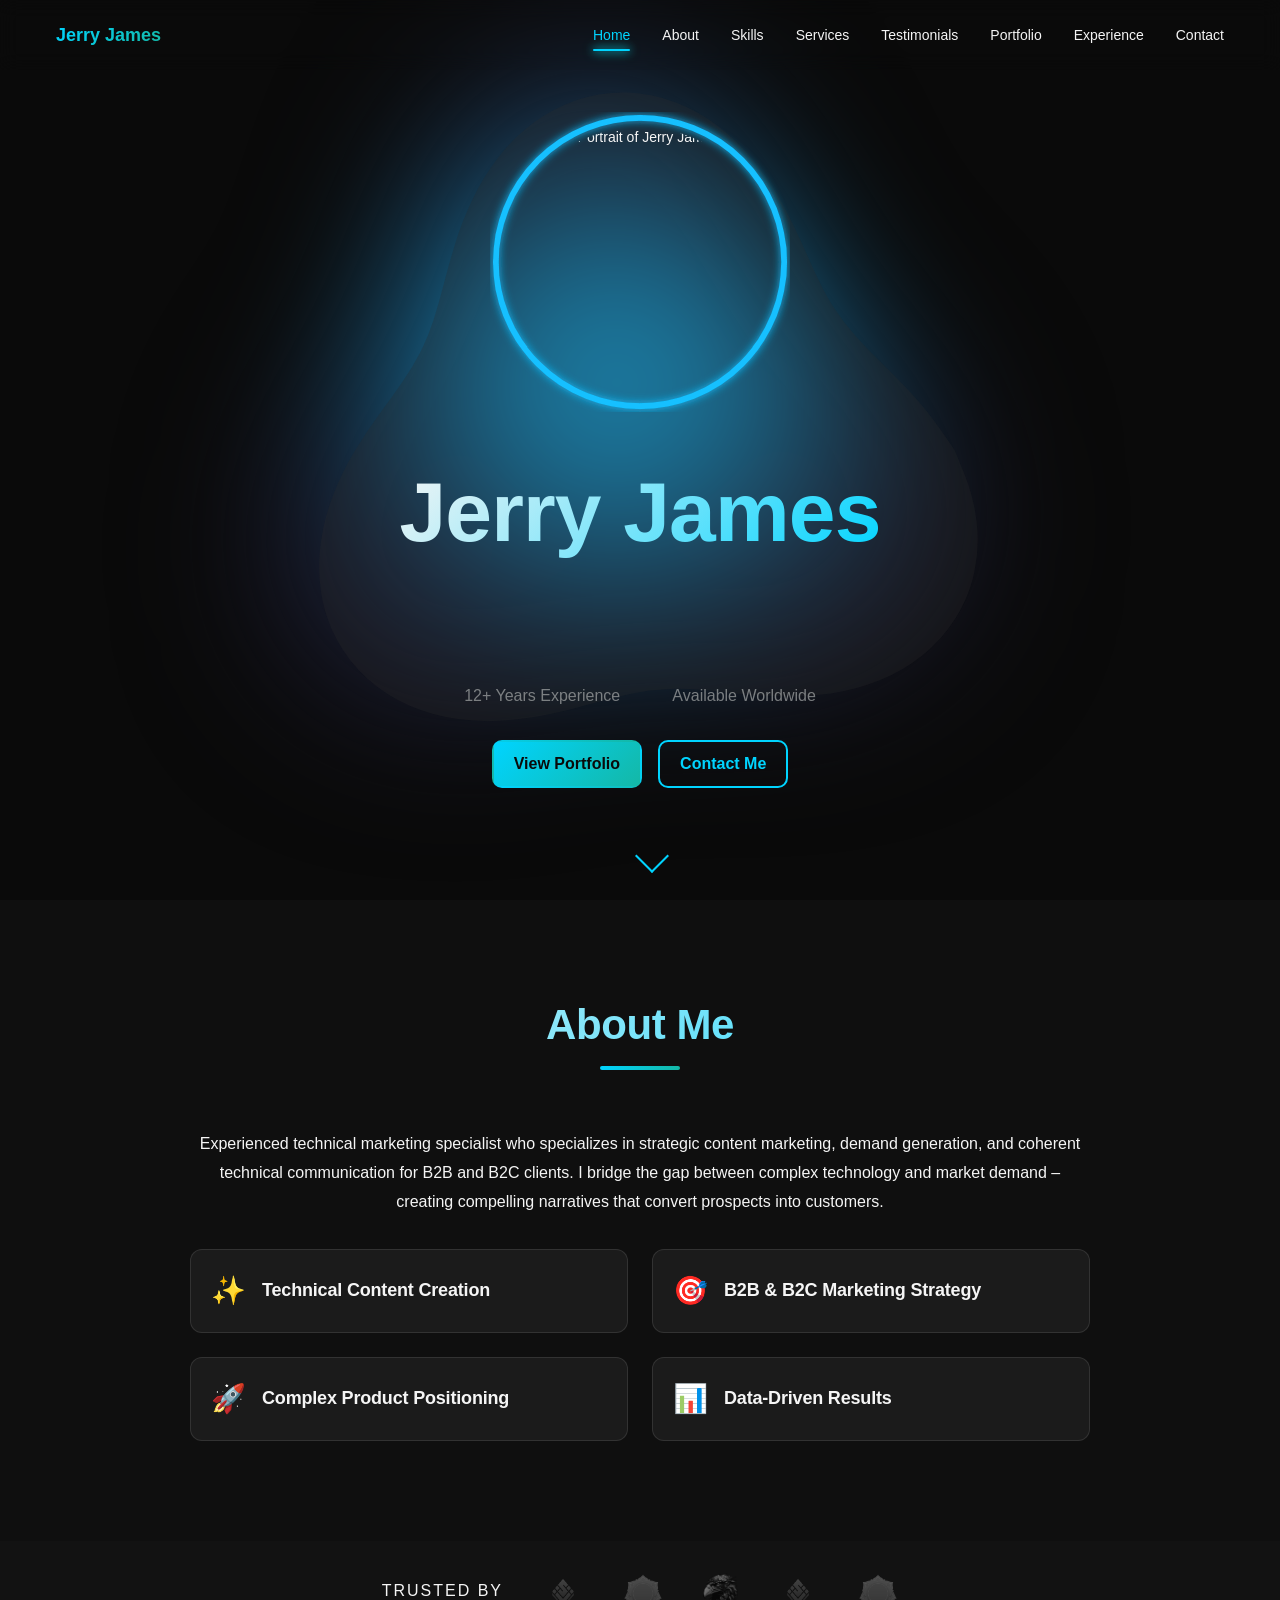
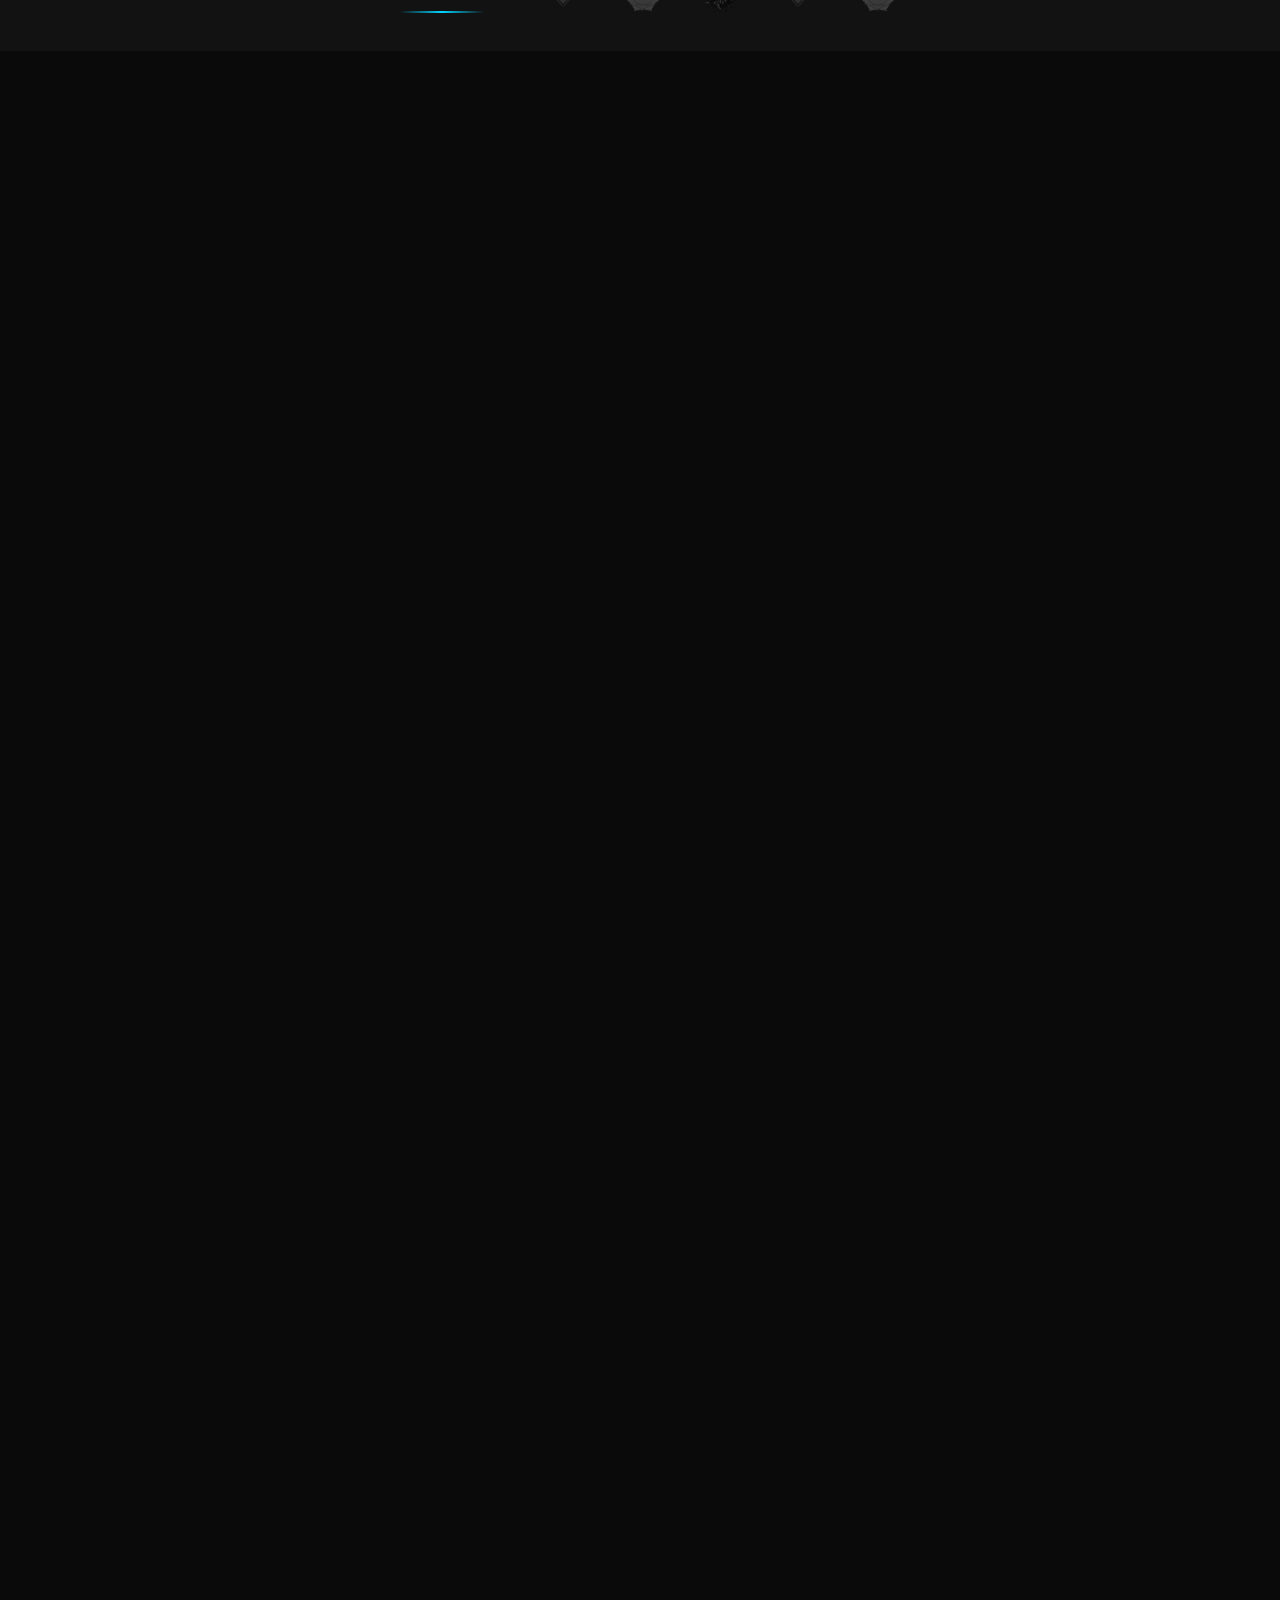
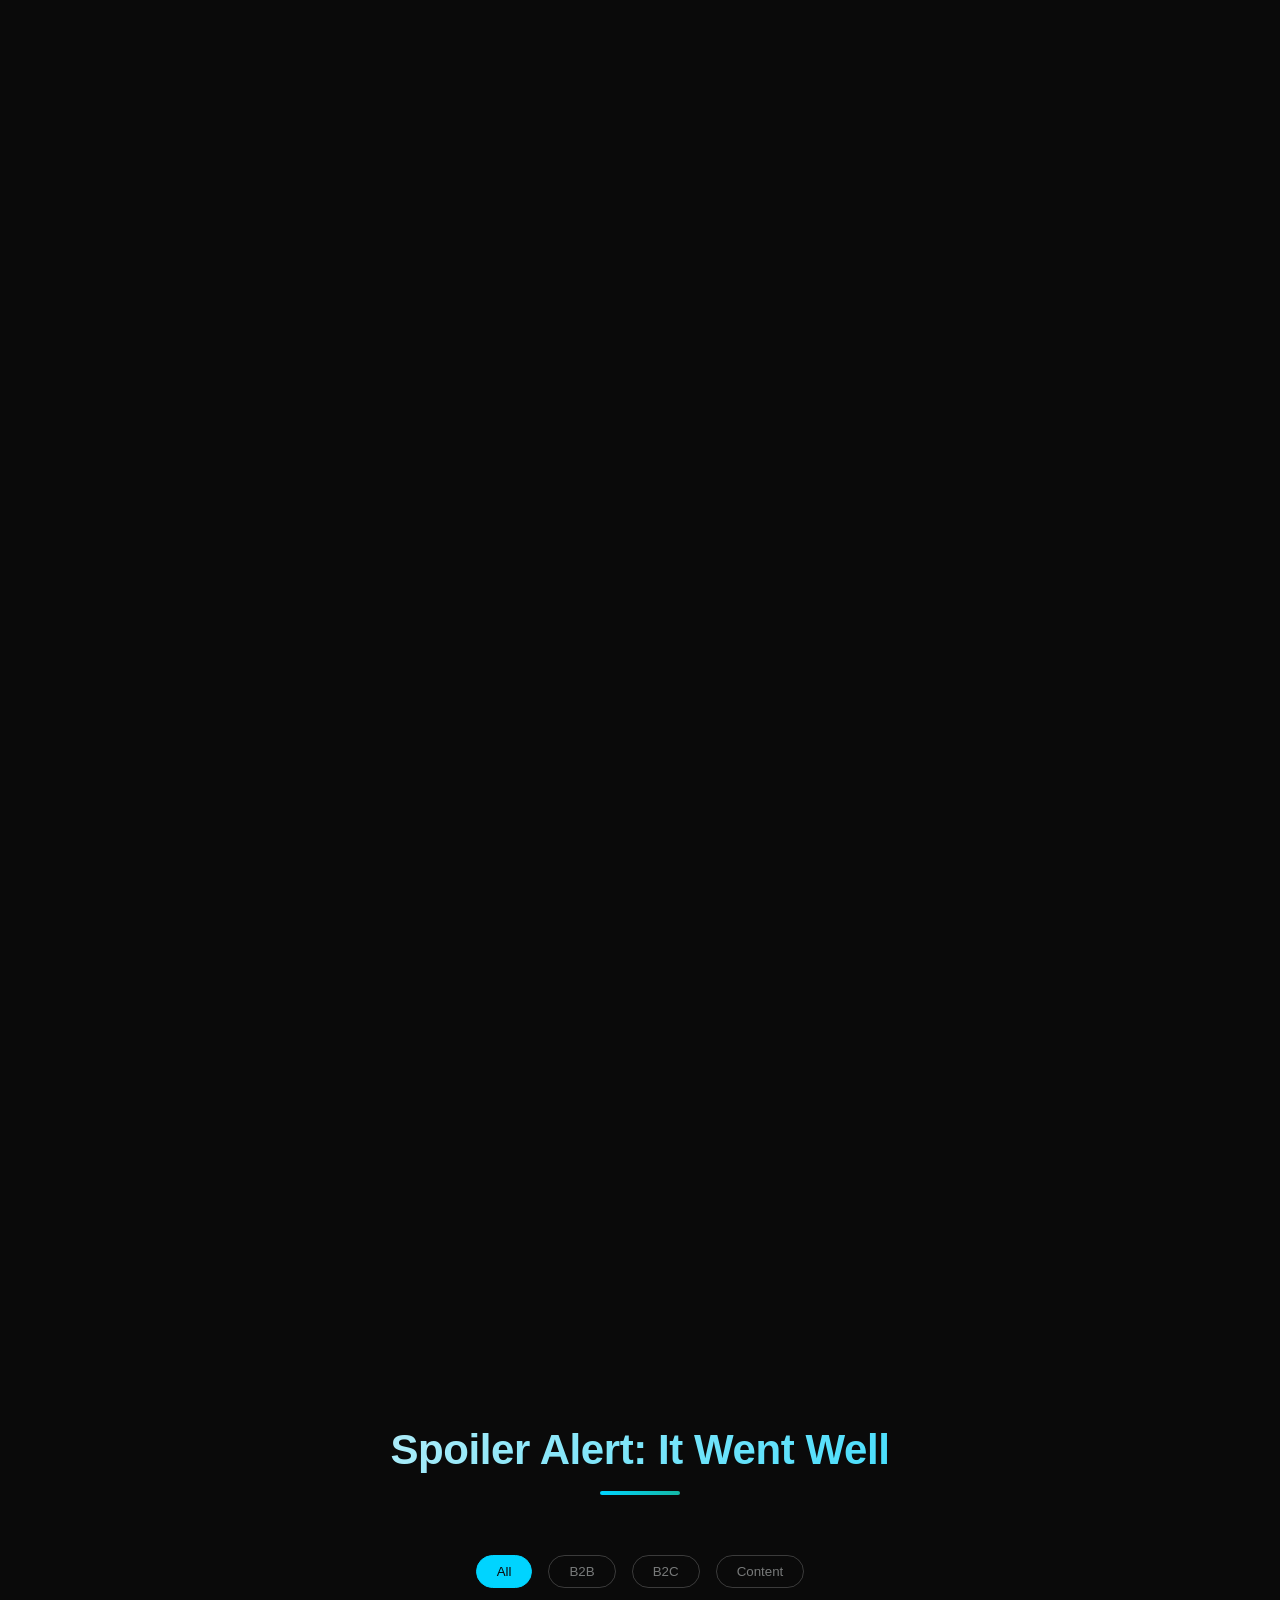
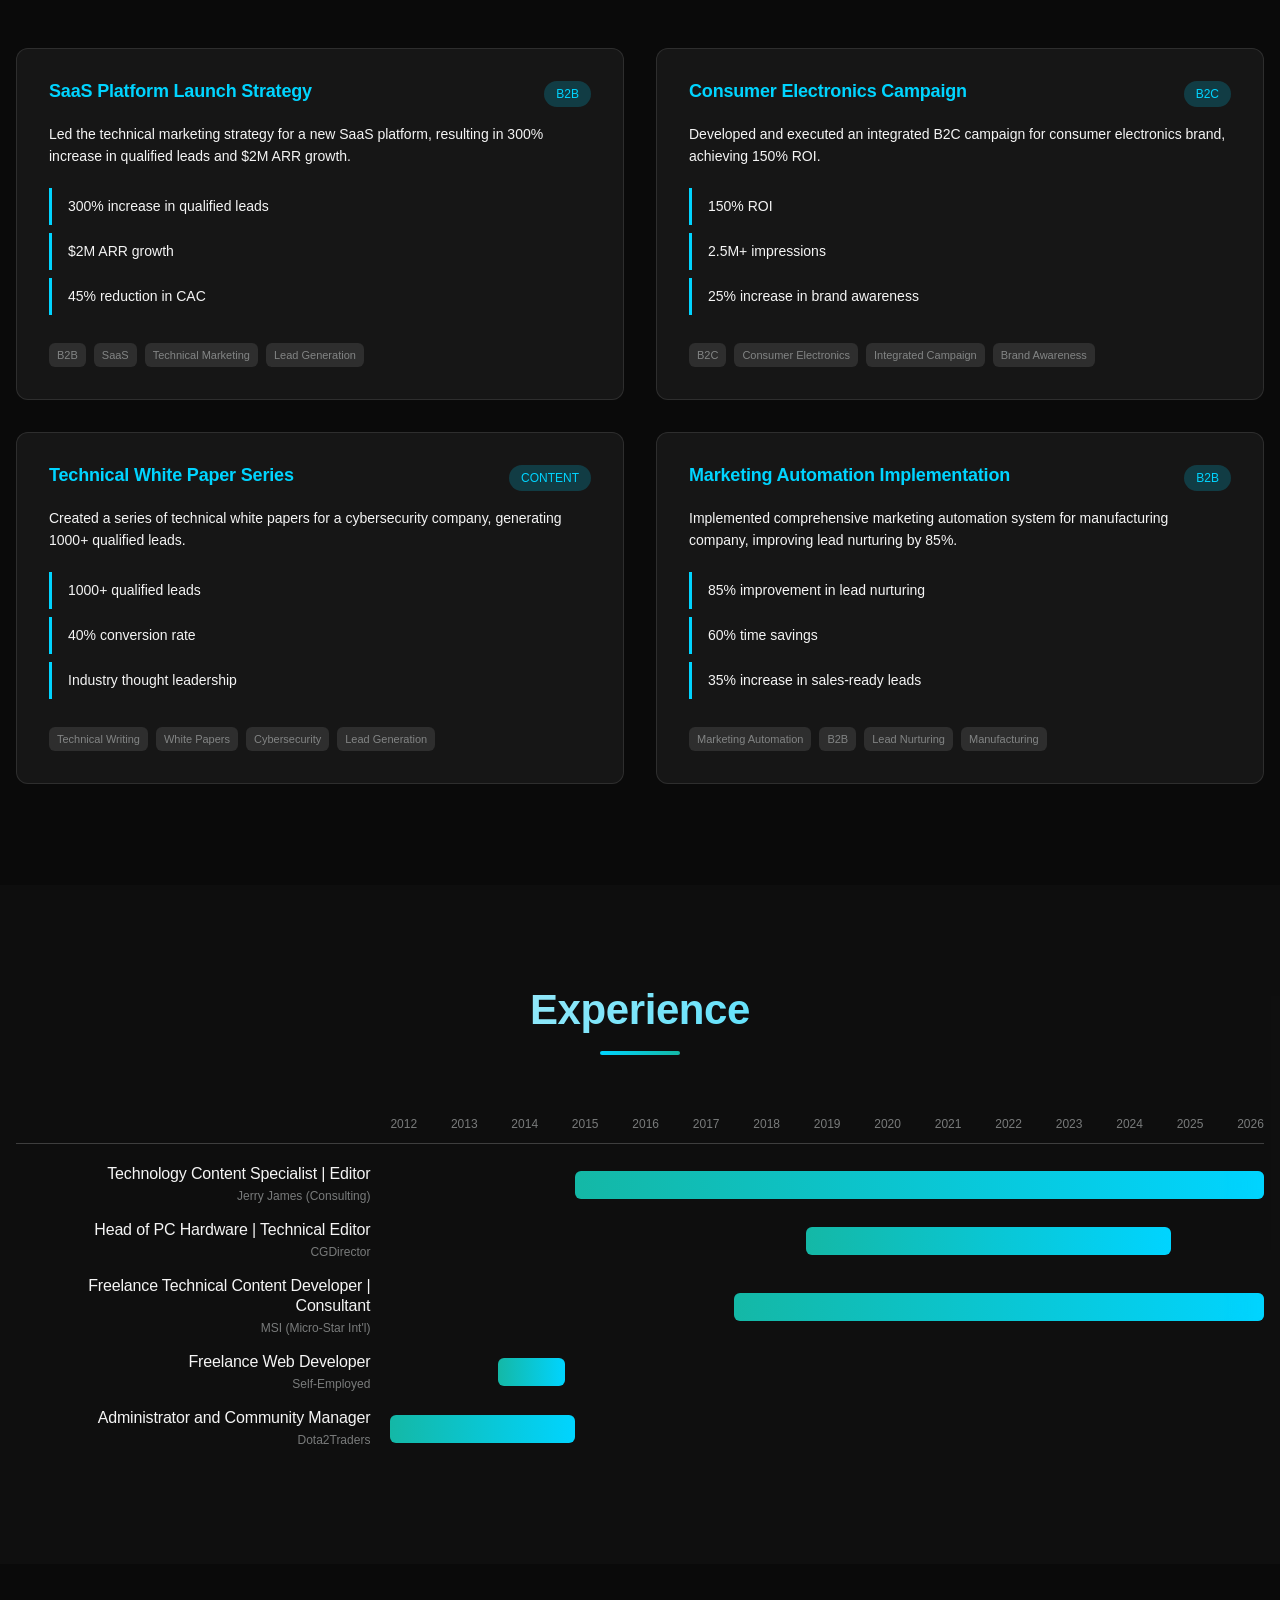
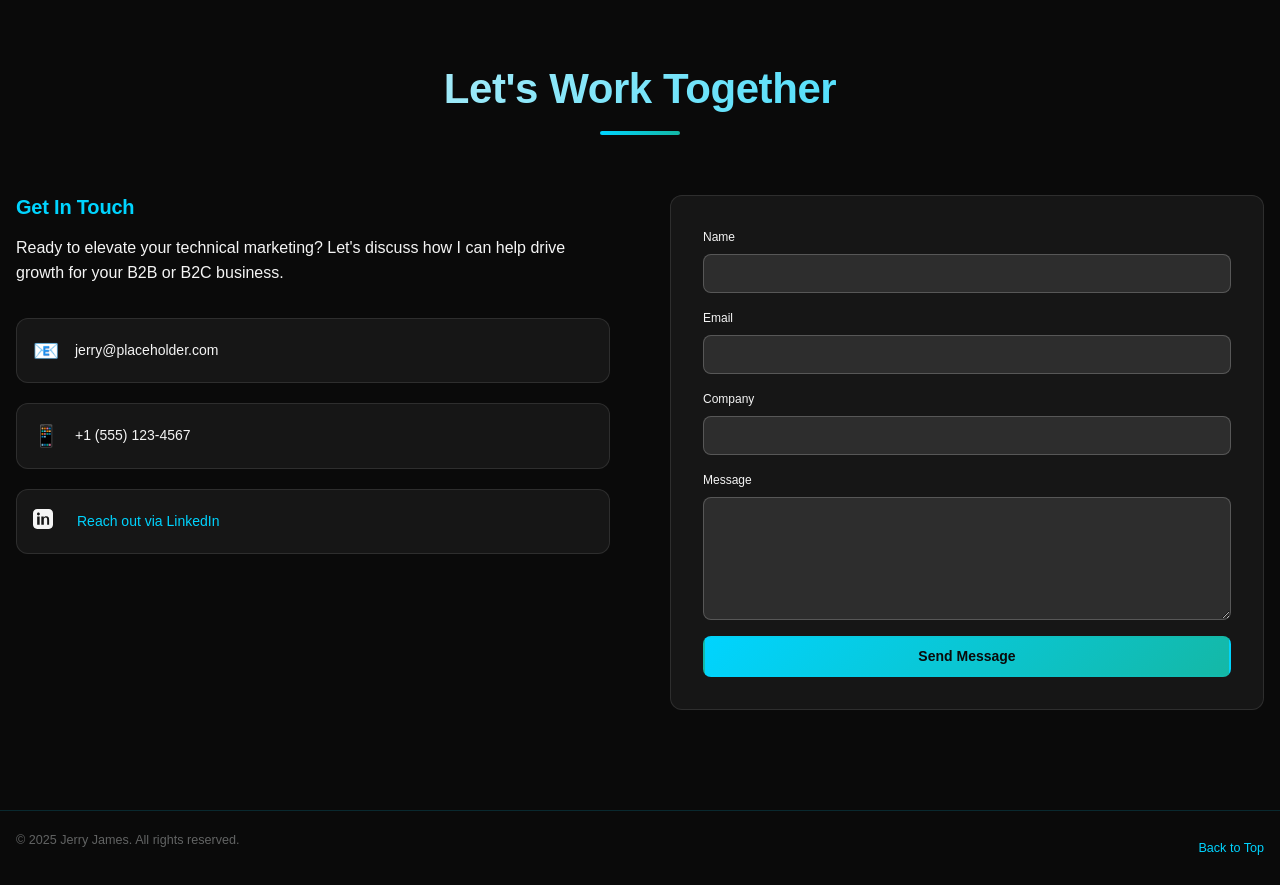
==== commit 1c38d0b8: "chore: update profile image source to unavatar for improved reliability" ====
--- a/index.html
+++ b/index.html
@@ -66,7 +66,7 @@
         </svg>
         <div class="hero-content">
             <div class="neon-frame-container">
-                <img src="https://media.licdn.com/dms/image/v2/D5603AQEUhyjoCfiYQw/profile-displayphoto-shrink_400_400/profile-displayphoto-shrink_400_400/0/1703645590071?e=1761177600&v=beta&t=E82Wj0ZMJxB6Xwj0-I_wD7GXDjmtjI4IOEeLKBDLzR8"
+                <img src="https://unavatar.io/linkedin/jerry-james-tech"
                     alt="Portrait of Jerry James" class="neon-frame-image">
 
                 <!-- This SVG will draw the glowing circle -->
